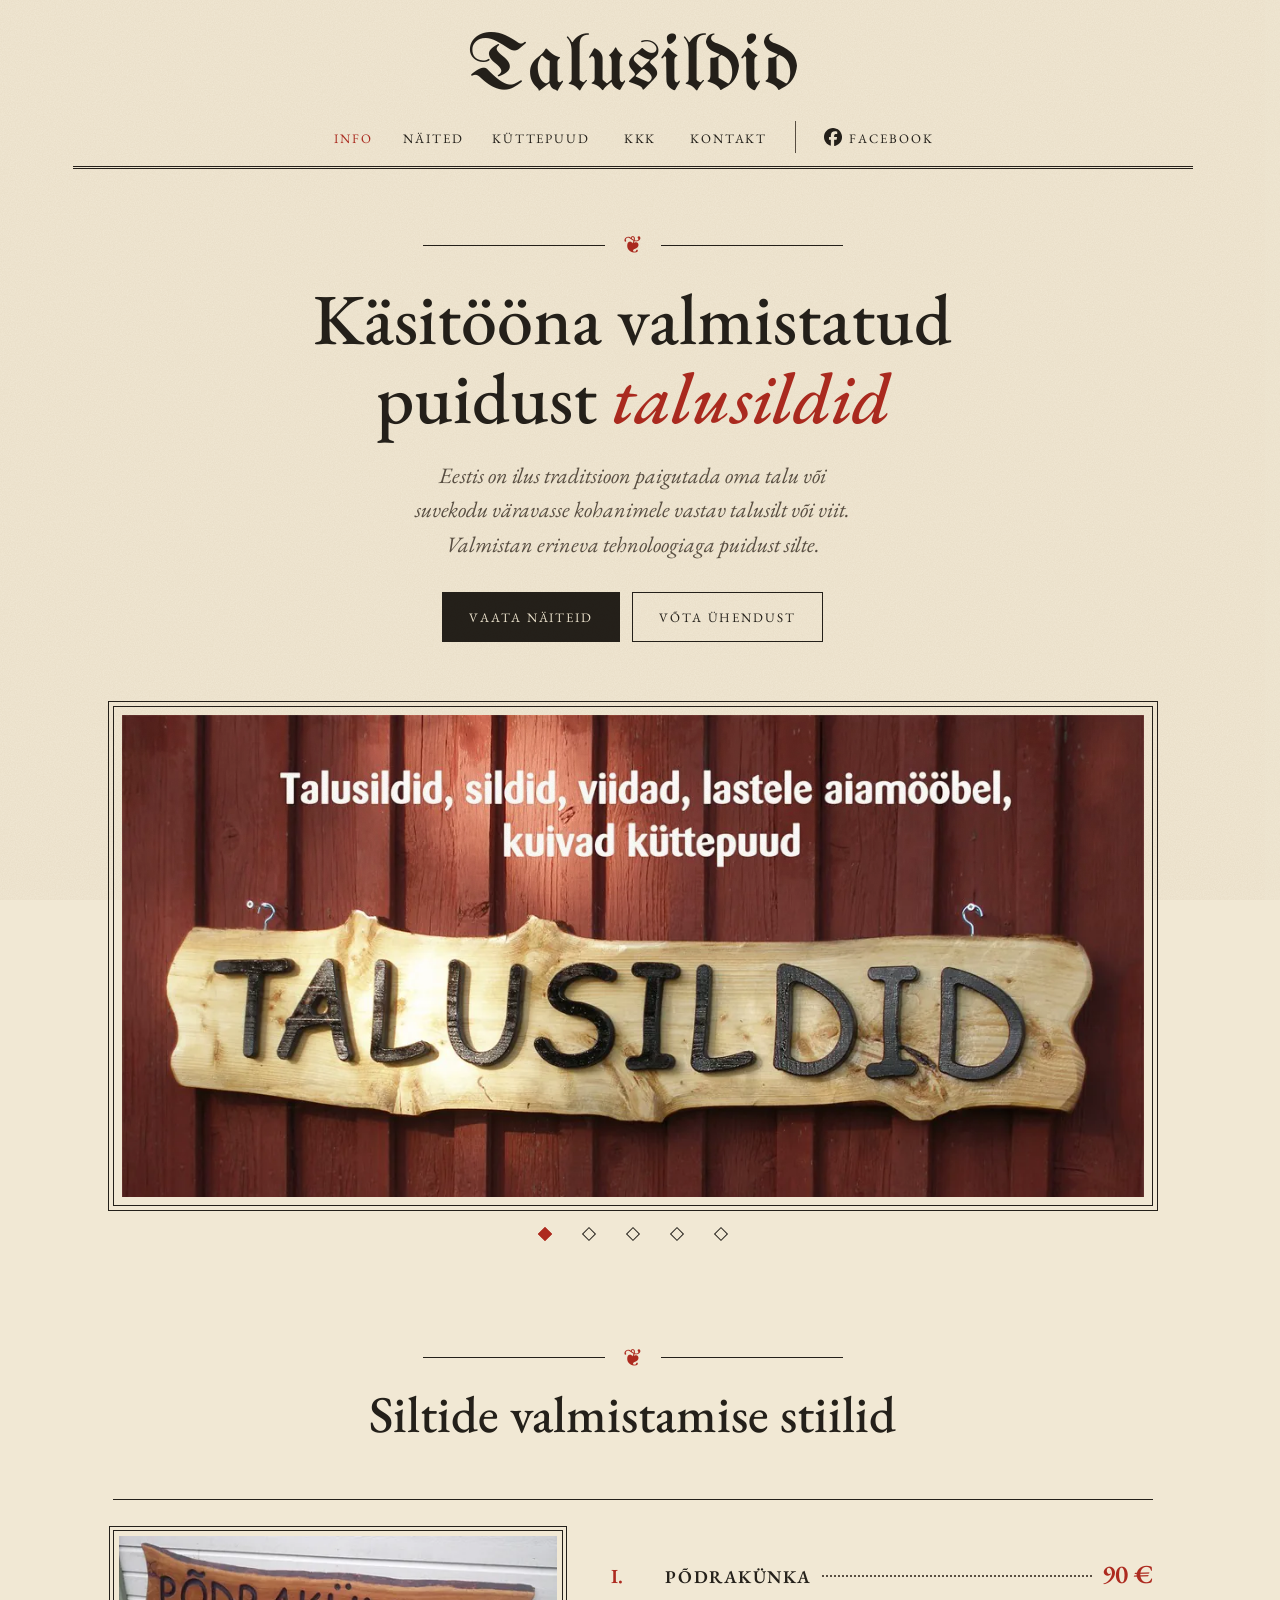
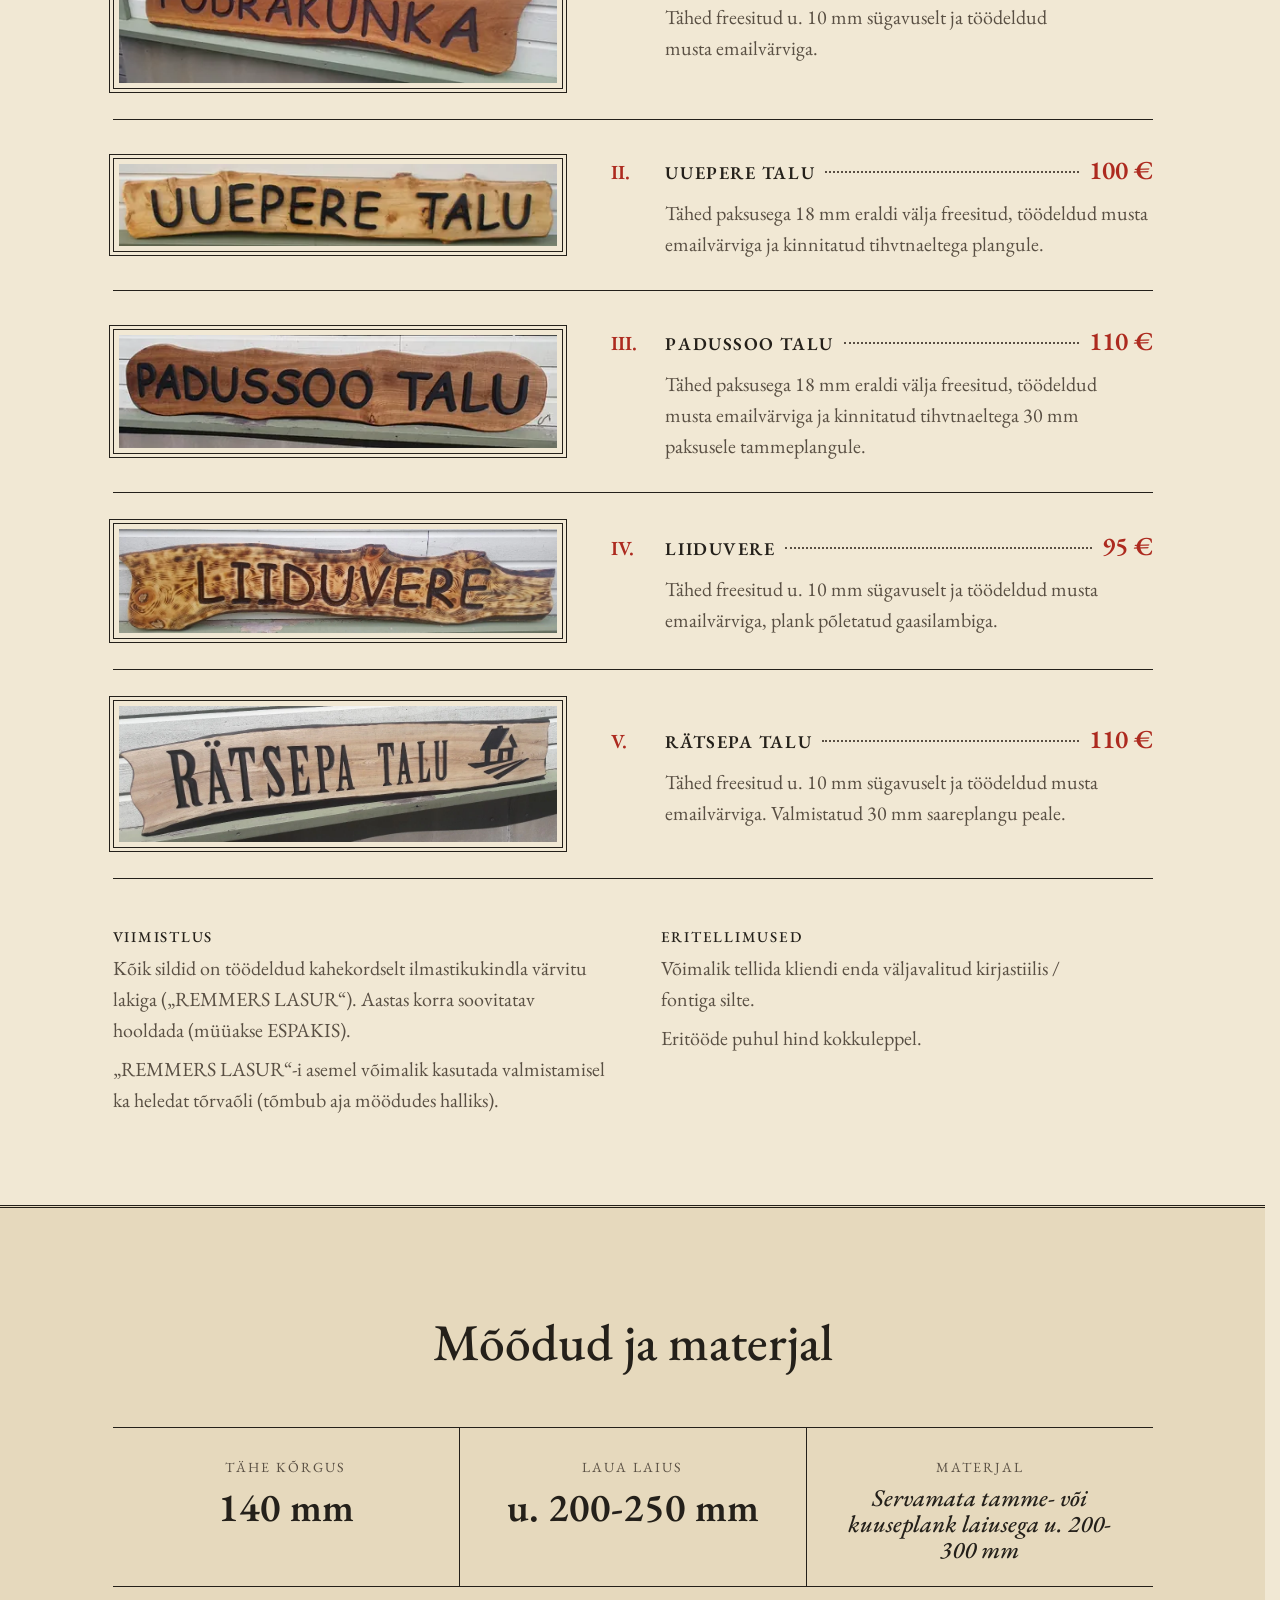
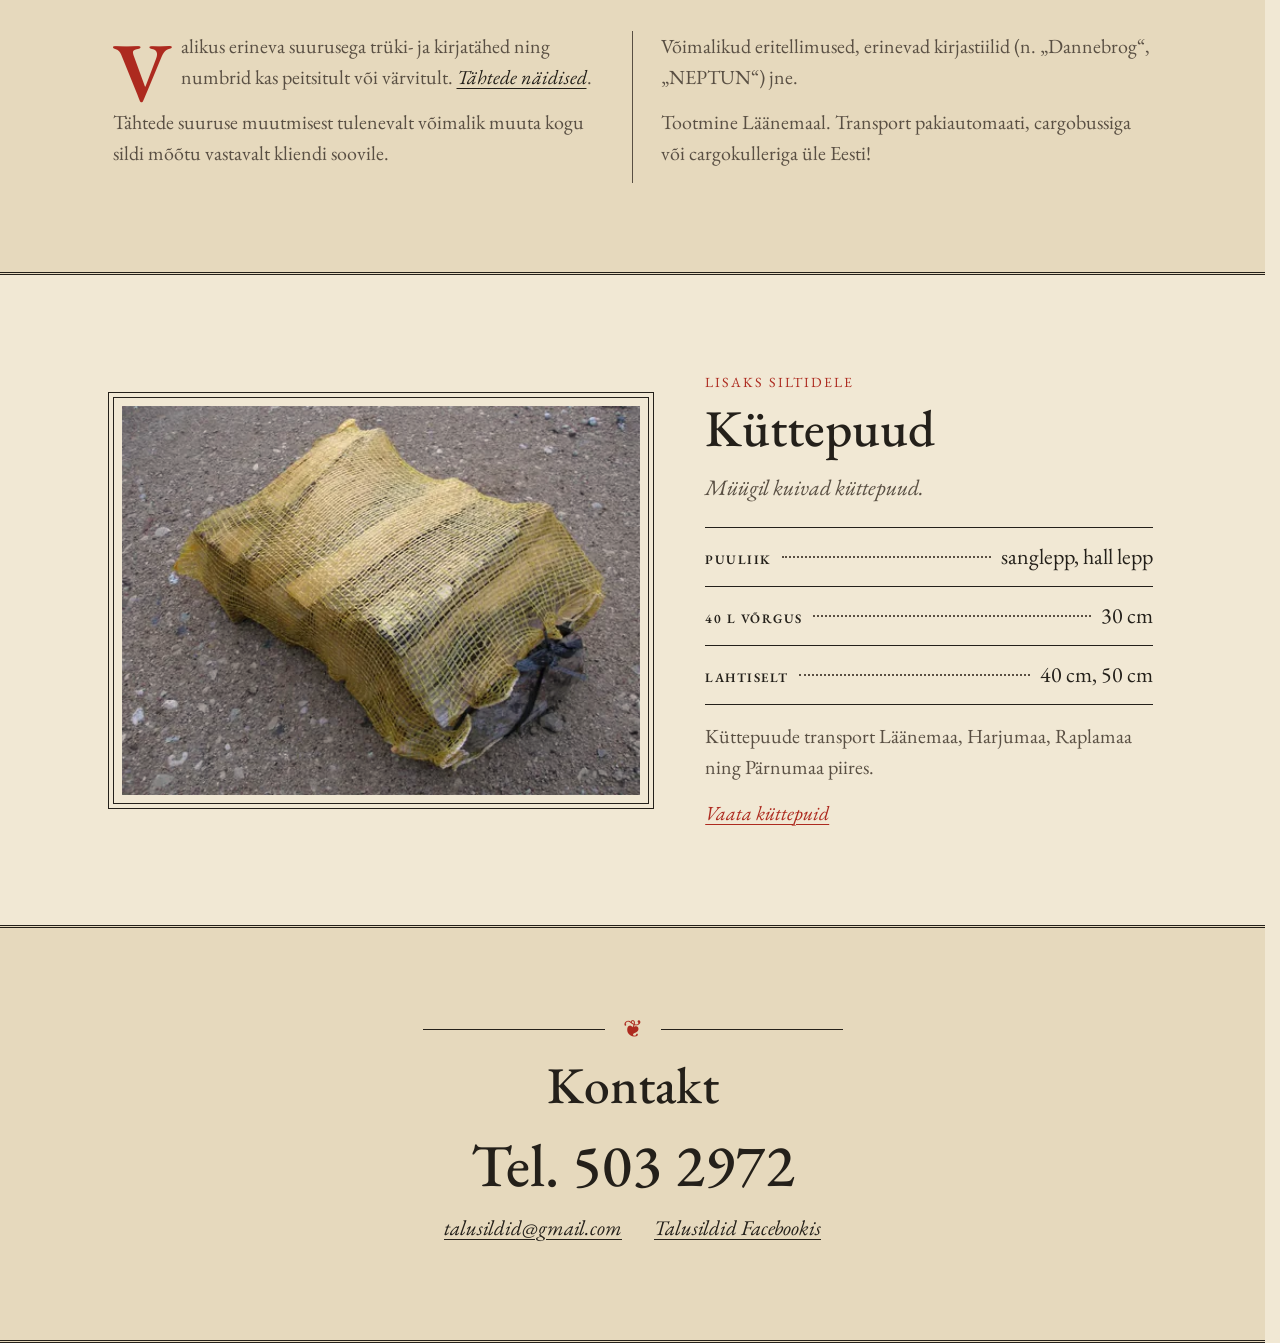
==== index.html @ 24dd22c2 "Apply the second audit fixes: carousel hold, menu divider, new hero - Carousel stops for good when a" ====
﻿<!DOCTYPE html>
<html lang="et">
	<head>
		<meta charset="UTF-8">
		<title>TALUSILDID :: Talusildid, sildid, viidad, kuivad küttepuud</title>
		<meta name="description" content="Käsitööna valmistatud puidust talusildid ja viidad freesitud tähtedega, hinnad 90–110 €. Eritellimused, tootmine Läänemaal, transport üle Eesti.">
		<meta name="keywords" content="puit,talusildid,viidad,puutöö,fassaadisildid,seinasildid,juhtmärgid,tänavasildid,hotellisildid,puhkemajasildid,talu,talud,saun,saunasildid,puu,lakitud,peitsitud,freesitud,värvitud,puustuudio,tehas,puutehas,käsitöö,hoonesildid,freesimine,peits,värv,õli,tõrvaõli,mänd,männilaud,suvekodu,talu,talud,küttepuud,logod">
		<meta name="viewport" content="width=device-width, initial-scale=1">
		<meta name="theme-color" content="#f1e8d4">
		<link rel="icon" href="favicon.ico" sizes="32x32">
		<link rel="icon" href="favicon.svg" type="image/svg+xml">
		<link rel="apple-touch-icon" href="apple-touch-icon.png">
		<link rel="preload" href="fonts/unifrakturmaguntia-latin.woff2" as="font" type="font/woff2" crossorigin>
		<link rel="preload" href="fonts/eb-garamond-latin.woff2" as="font" type="font/woff2" crossorigin>
		<link rel="preload" href="fonts/eb-garamond-italic-latin.woff2" as="font" type="font/woff2" crossorigin>
		<link rel="stylesheet" href="css/site.css">
	</head>
	<body>
		<a class="skip" href="#sisu">Liigu sisu juurde</a>

		<header class="masthead">
			<div class="wrap">
				<a class="wordmark" href="index.html" aria-label="Talusildid - avaleht">Talusildid</a>
				<nav class="nav" aria-label="Peamenüü">
					<ul>
						<li><a href="index.html" aria-current="page">Info</a></li>
						<li><a href="naited.html">Näited</a></li>
						<li><a href="kuttepuud.html">Küttepuud</a></li>
						<li><a href="kkk.html">KKK</a></li>
						<li><a href="kontakt.html">Kontakt</a></li>
						<li class="nav-aside"><a class="nav-fb" href="https://www.facebook.com/talusildid.net/"><svg viewBox="0 0 24 24" aria-hidden="true"><path fill="currentColor" d="M9.101 23.691v-7.98H6.627v-3.667h2.474v-1.58c0-4.085 1.848-5.978 5.858-5.978.401 0 .955.042 1.468.103a8.68 8.68 0 0 1 1.141.195v3.325a8.623 8.623 0 0 0-.653-.036 26.805 26.805 0 0 0-.733-.009c-.707 0-1.259.096-1.675.309a1.686 1.686 0 0 0-.679.622c-.258.42-.374.995-.374 1.752v1.297h3.919l-.386 2.103-.287 1.564h-3.246v8.245C19.396 23.238 24 18.179 24 12.044c0-6.627-5.373-12-12-12s-12 5.373-12 12c0 5.628 3.874 10.35 9.101 11.647Z"/></svg><span class="nav-fb-label">Facebook</span></a></li>
					</ul>
				</nav>
				<script>
				// Mark the Facebook item when it wraps onto a row of its own (see .nav-aside.is-alone in site.css).
				// Runs here, before the page paints; checks again whenever the menu changes size.
				(function () {
					var aside = document.querySelector('.nav-aside');
					if (!aside || !window.ResizeObserver) return;
					var prev = aside.previousElementSibling;
					function check() {
						aside.classList.remove('is-alone');
						if (aside.offsetTop > prev.offsetTop + 1) aside.classList.add('is-alone');
					}
					check();
					new ResizeObserver(check).observe(aside.parentNode);
					if (document.fonts) document.fonts.ready.then(check);
				})();
				</script>
			</div>
		</header>

		<main id="sisu">
			<section class="hero wrap">
				<div class="rise">
					<div class="orn" aria-hidden="true">❦</div>
					<h1>Käsitööna valmistatud puidust <em>talusildid</em></h1>
					<p>Eestis on ilus traditsioon paigutada oma talu või suvekodu väravasse kohanimele vastav talusilt või viit. Valmistan erineva tehnoloogiaga puidust silte.</p>
					<div class="hero-actions">
						<a class="btn btn-ink" href="naited.html">Vaata näiteid</a>
						<a class="btn btn-line" href="kontakt.html">Võta ühendust</a>
					</div>
				</div>
				<div class="carousel rise rise-2" aria-roledescription="karussell" aria-label="Valik töid">
					<div class="frame">
						<div class="slides">
							<img class="is-on" src="images/talusildid_welcome.webp" width="1158" height="751" srcset="images/t/talusildid_welcome-480.webp 480w, images/t/talusildid_welcome-960.webp 960w, images/talusildid_welcome.webp 1158w" sizes="(min-width: 1120px) 1022px, calc(100vw - 50px)" fetchpriority="high" alt="Talusildid silt punasel laudseinal">
							<img aria-hidden="true" data-src="images/naited/niine_3.webp" width="1500" height="766" data-srcset="images/naited/t/niine_3-480.webp 480w, images/naited/t/niine_3-960.webp 960w, images/naited/niine_3.webp 1500w" sizes="(min-width: 1120px) 1022px, calc(100vw - 50px)" decoding="async" alt="Servamata laudast talusilt Niine, gooti kirjas freesitud tähtedega">
							<img aria-hidden="true" data-src="images/naited/rosna.webp" width="2197" height="1183" data-srcset="images/naited/t/rosna-480.webp 480w, images/naited/t/rosna-960.webp 960w, images/naited/t/rosna-1400.webp 1400w, images/naited/rosna.webp 2197w" sizes="(min-width: 1120px) 1022px, calc(100vw - 50px)" decoding="async" alt="Rõsna Puhkekeskuse tammeplangust silt logoga">
							<img aria-hidden="true" data-src="images/naited/otsasilla.webp" width="1273" height="616" data-srcset="images/naited/t/otsasilla-480.webp 480w, images/naited/t/otsasilla-960.webp 960w, images/naited/otsasilla.webp 1273w" sizes="(min-width: 1120px) 1022px, calc(100vw - 50px)" decoding="async" alt="Otsasilla talu kahest plangust rippuv silt punasel seinal">
							<img aria-hidden="true" data-src="images/naited/neptun.webp" width="1146" height="560" data-srcset="images/naited/t/neptun-480.webp 480w, images/naited/t/neptun-960.webp 960w, images/naited/neptun.webp 1146w" sizes="(min-width: 1120px) 1022px, calc(100vw - 50px)" decoding="async" alt="Raamitud silt Neptun">
						</div>
					</div>
					<div class="dots" role="group" aria-label="Vali pilt">
						<button type="button" aria-label="Pilt 1" aria-current="true"></button>
						<button type="button" aria-label="Pilt 2"></button>
						<button type="button" aria-label="Pilt 3"></button>
						<button type="button" aria-label="Pilt 4"></button>
						<button type="button" aria-label="Pilt 5"></button>
					</div>
				</div>
			</section>

			<section class="section wrap flush-top" aria-labelledby="stiilid">
				<div class="section-head">
					<div class="orn" aria-hidden="true">❦</div>
					<h2 class="section-title" id="stiilid">Siltide valmistamise stiilid</h2>
				</div>
				<ol class="styles">
					<li class="style">
						<a class="frame" href="naited.html"><img src="images/naited/podrakunka.webp" width="1000" height="336" srcset="images/naited/t/podrakunka-480.webp 480w, images/naited/podrakunka.webp 1000w" sizes="(min-width: 1120px) 439px, (min-width: 761px) calc(40vw - 20px), calc(100vw - 44px)" loading="lazy" decoding="async" alt="„Põdrakünka“ stiilis talusilt – vaata kõiki näiteid"></a>
						<div>
							<div class="style-head"><h3>Põdrakünka</h3><span class="leader" aria-hidden="true"></span><span class="price">90 €</span></div>
							<p>Tähed freesitud u. 10 mm sügavuselt ja töödeldud musta emailvärviga.</p>
						</div>
					</li>
					<li class="style">
						<a class="frame" href="naited.html"><img src="images/naited/uuepere.webp" width="1000" height="188" srcset="images/naited/t/uuepere-480.webp 480w, images/naited/uuepere.webp 1000w" sizes="(min-width: 1120px) 439px, (min-width: 761px) calc(40vw - 20px), calc(100vw - 44px)" loading="lazy" decoding="async" alt="„Uuepere talu“ stiilis talusilt – vaata kõiki näiteid"></a>
						<div>
							<div class="style-head"><h3>Uuepere talu</h3><span class="leader" aria-hidden="true"></span><span class="price">100 €</span></div>
							<p>Tähed paksusega 18 mm eraldi välja freesitud, töödeldud musta emailvärviga ja kinnitatud tihvtnaeltega plangule.</p>
						</div>
					</li>
					<li class="style">
						<a class="frame" href="naited.html"><img src="images/naited/padussoo.webp" width="2088" height="535" srcset="images/naited/t/padussoo-480.webp 480w, images/naited/t/padussoo-960.webp 960w, images/naited/t/padussoo-1400.webp 1400w, images/naited/padussoo.webp 2088w" sizes="(min-width: 1120px) 439px, (min-width: 761px) calc(40vw - 20px), calc(100vw - 44px)" loading="lazy" decoding="async" alt="„Padussoo talu“ stiilis talusilt – vaata kõiki näiteid"></a>
						<div>
							<div class="style-head"><h3>Padussoo talu</h3><span class="leader" aria-hidden="true"></span><span class="price">110 €</span></div>
							<p>Tähed paksusega 18 mm eraldi välja freesitud, töödeldud musta emailvärviga ja kinnitatud tihvtnaeltega 30 mm paksusele tammeplangule.</p>
						</div>
					</li>
					<li class="style">
						<a class="frame" href="naited.html"><img src="images/Liiduvere-small.webp" width="1005" height="238" loading="lazy" decoding="async" alt="„Liiduvere“ stiilis talusilt – vaata kõiki näiteid"></a>
						<div>
							<div class="style-head"><h3>Liiduvere</h3><span class="leader" aria-hidden="true"></span><span class="price">95 €</span></div>
							<p>Tähed freesitud u. 10 mm sügavuselt ja töödeldud musta emailvärviga, plank põletatud gaasilambiga.</p>
						</div>
					</li>
					<li class="style">
						<a class="frame" href="naited.html"><img src="images/ratsepa_style.webp" width="1102" height="340" loading="lazy" decoding="async" alt="„Rätsepa talu“ stiilis talusilt – vaata kõiki näiteid"></a>
						<div>
							<div class="style-head"><h3>Rätsepa talu</h3><span class="leader" aria-hidden="true"></span><span class="price">110 €</span></div>
							<p>Tähed freesitud u. 10 mm sügavuselt ja töödeldud musta emailvärviga. Valmistatud 30 mm saareplangu peale.</p>
						</div>
					</li>
				</ol>
				<div class="notes">
					<div>
						<h3>Viimistlus</h3>
						<p>Kõik sildid on töödeldud kahekordselt ilmastikukindla värvitu lakiga („REMMERS LASUR“). Aastas korra soovitatav hooldada (müüakse ESPAKIS).</p>
						<p>„REMMERS LASUR“-i asemel võimalik kasutada valmistamisel ka heledat tõrvaõli (tõmbub aja möödudes halliks).</p>
					</div>
					<div>
						<h3>Eritellimused</h3>
						<p>Võimalik tellida kliendi enda väljavalitud kirjastiilis / fontiga silte.</p>
						<p>Eritööde puhul hind kokkuleppel.</p>
					</div>
				</div>
			</section>

			<section class="section band" aria-labelledby="moodud">
				<div class="wrap">
					<div class="section-head">
						<h2 class="section-title" id="moodud">Mõõdud ja materjal</h2>
					</div>
					<dl class="facts">
						<div><dt>Tähe kõrgus</dt><dd>140 mm</dd></div>
						<div><dt>Laua laius</dt><dd>u. 200-250 mm</dd></div>
						<div><dt>Materjal</dt><dd class="facts-text">Servamata tamme- või kuuseplank laiusega u. 200-300 mm</dd></div>
					</dl>
					<div class="details">
						<p>Valikus erineva suurusega trüki- ja kirjatähed ning numbrid kas peitsitult või värvitult. <a href="tahed.html">Tähtede näidised</a>.</p>
						<p>Tähtede suuruse muutmisest tulenevalt võimalik muuta kogu sildi mõõtu vastavalt kliendi soovile.</p>
						<p>Võimalikud eritellimused, erinevad kirjastiilid (n. „Dannebrog“, „NEPTUN“) jne.</p>
						<p>Tootmine Läänemaal. Transport pakiautomaati, cargobussiga või cargokulleriga üle Eesti!</p>
					</div>
				</div>
			</section>

			<section class="section wrap" id="kuttepuud" aria-labelledby="kuttepuud-pealkiri">
				<div class="firewood">
					<a class="frame" href="kuttepuud.html"><img src="images/naited/kuttepuud2.webp" width="1014" height="760" srcset="images/naited/t/kuttepuud2-480.webp 480w, images/naited/kuttepuud2.webp 1014w" sizes="(min-width: 1120px) 519px, (min-width: 761px) calc(50vw - 40px), calc(100vw - 50px)" loading="lazy" decoding="async" alt="Kuivad küttepuud võrkudes"></a>
					<div>
						<p class="kicker">Lisaks siltidele</p>
						<h2 class="section-title" id="kuttepuud-pealkiri">Küttepuud</h2>
						<p class="firewood-lead">Müügil kuivad küttepuud.</p>
						<dl class="ledger ledger-sm">
							<div><dt>Puuliik</dt><dd>sanglepp, hall lepp</dd></div>
							<div><dt>40 L võrgus</dt><dd>30 cm</dd></div>
							<div><dt>Lahtiselt</dt><dd>40 cm, 50 cm</dd></div>
						</dl>
						<p class="firewood-note">Küttepuude transport Läänemaa, Harjumaa, Raplamaa ning Pärnumaa piires.</p>
						<a class="tile-link" href="kuttepuud.html">Vaata küttepuid</a>
					</div>
				</div>
			</section>

			<section class="section band contact" id="kontakt" aria-labelledby="kontakt-pealkiri">
				<div class="wrap">
					<div class="orn" aria-hidden="true">❦</div>
					<h2 class="section-title" id="kontakt-pealkiri">Kontakt</h2>
					<a class="contact-phone" href="tel:+3725032972">Tel. 503 2972</a>
					<ul class="contact-list">
						<li><a href="mailto:talusildid@gmail.com">talusildid@gmail.com</a></li>
						<li><a href="https://www.facebook.com/talusildid.net/">Talusildid Facebookis</a></li>
					</ul>
				</div>
			</section>
		</main>

		<script>
		// Hero carousel: crossfade every 5 s; pauses on hover/focus and stays put for reduced motion.
		// Pressing a dot or the picture stops it for good, so a phone user can hold a slide too.
		// Only the first slide loads with the page; the rest wait in data-src so they don't hold it up.
		// A slide that fails to load drops out with its dot, so a broken picture never fades in.
		// Slides that aren't showing are hidden from screen readers, so only the visible one is read.
		(function () {
			var root = document.querySelector('.carousel');
			if (!root) return;
			var slides = root.querySelectorAll('.slides img');
			var dots = root.querySelectorAll('.dots button');
			var dotRow = root.querySelector('.dots');
			var i = 0, timer = null, hovered = false, focused = false, held = false;
			var still = window.matchMedia('(prefers-reduced-motion: reduce)').matches;
			function fetchSlide(img) {
				if (!img.dataset.src) return;
				if (img.dataset.srcset) img.srcset = img.dataset.srcset;
				img.src = img.dataset.src;
				img.removeAttribute('data-src');
			}
			function fetchAll() { slides.forEach(fetchSlide); }
			function usable(n) { return !slides[n].classList.contains('is-broken'); }
			function drop(n) {
				slides[n].classList.add('is-broken');
				dots[n].hidden = true;
				var left = 0;
				slides.forEach(function (s, k) { if (usable(k)) left++; });
				if (left < 2) { dotRow.hidden = true; stop(); }
				if (n === i) show(i + 1);
			}
			function show(n) {
				// Skip past dropped slides; if none is left, stay where we are
				for (var tries = 0; tries < slides.length && !usable((n + slides.length) % slides.length); tries++) n++;
				n = (n + slides.length) % slides.length;
				if (!usable(n)) return;
				slides[i].classList.remove('is-on'); slides[i].setAttribute('aria-hidden', 'true'); dots[i].removeAttribute('aria-current');
				i = n;
				fetchSlide(slides[i]);
				slides[i].classList.add('is-on'); slides[i].removeAttribute('aria-hidden'); dots[i].setAttribute('aria-current', 'true');
			}
			function play() {
				if (still || held || timer || hovered || focused || document.hidden || dotRow.hidden) return;
				timer = setInterval(function () { show(i + 1); }, 5000);
			}
			function stop() { clearInterval(timer); timer = null; }
			function hold() { held = true; stop(); }
			slides.forEach(function (s, n) {
				s.addEventListener('error', function () { drop(n); });
				if (s.complete && s.getAttribute('src') && !s.naturalWidth) drop(n);   // failed before this ran
			});
			if (document.readyState === 'complete') fetchAll(); else window.addEventListener('load', fetchAll);
			dots.forEach(function (d, n) { d.addEventListener('click', function () { hold(); show(n); }); });
			root.querySelector('.slides').addEventListener('click', hold);
			root.addEventListener('mouseenter', function () { hovered = true; stop(); });
			root.addEventListener('mouseleave', function () { hovered = false; play(); });
			root.addEventListener('focusin', function () { focused = true; stop(); });
			root.addEventListener('focusout', function (e) { focused = root.contains(e.relatedTarget); play(); });
			document.addEventListener('visibilitychange', function () { document.hidden ? stop() : play(); });
			play();
		})();
		</script>
	</body>
</html>
---- css/site.css ----
/* Talusildid: heritage almanac look.
   An old farm calendar / letterpress print: paper grain, ink, one stamp red.
   Fraktur only for the wordmark (the shop routes Fraktur signs too), EB Garamond for the rest.
   Shape rule: everything square; photos sit in a thin double frame.
   Used by every page; the masthead and contact band markup is copied into each one. */

/* Self-hosted fonts (from Google Fonts, OFL). The latin files are preloaded in each page's <head>
   so they are ready before first paint; latin-ext (š, ž…) only loads if a page uses it. */
@font-face { font-family: "EB Garamond"; font-style: normal; font-weight: 400 800; font-display: swap; src: url("../fonts/eb-garamond-latin.woff2") format("woff2"); unicode-range: U+0000-00FF, U+0131, U+0152-0153, U+02BB-02BC, U+02C6, U+02DA, U+02DC, U+0304, U+0308, U+0329, U+2000-206F, U+20AC, U+2122, U+2191, U+2193, U+2212, U+2215, U+FEFF, U+FFFD; }
@font-face { font-family: "EB Garamond"; font-style: normal; font-weight: 400 800; font-display: swap; src: url("../fonts/eb-garamond-latin-ext.woff2") format("woff2"); unicode-range: U+0100-02BA, U+02BD-02C5, U+02C7-02CC, U+02CE-02D7, U+02DD-02FF, U+0304, U+0308, U+0329, U+1D00-1DBF, U+1E00-1E9F, U+1EF2-1EFF, U+2020, U+20A0-20AB, U+20AD-20C4, U+2113, U+2C60-2C7F, U+A720-A7FF; }
@font-face { font-family: "EB Garamond"; font-style: italic; font-weight: 400 600; font-display: swap; src: url("../fonts/eb-garamond-italic-latin.woff2") format("woff2"); unicode-range: U+0000-00FF, U+0131, U+0152-0153, U+02BB-02BC, U+02C6, U+02DA, U+02DC, U+0304, U+0308, U+0329, U+2000-206F, U+20AC, U+2122, U+2191, U+2193, U+2212, U+2215, U+FEFF, U+FFFD; }
@font-face { font-family: "EB Garamond"; font-style: italic; font-weight: 400 600; font-display: swap; src: url("../fonts/eb-garamond-italic-latin-ext.woff2") format("woff2"); unicode-range: U+0100-02BA, U+02BD-02C5, U+02C7-02CC, U+02CE-02D7, U+02DD-02FF, U+0304, U+0308, U+0329, U+1D00-1DBF, U+1E00-1E9F, U+1EF2-1EFF, U+2020, U+20A0-20AB, U+20AD-20C4, U+2113, U+2C60-2C7F, U+A720-A7FF; }
@font-face { font-family: "UnifrakturMaguntia"; font-style: normal; font-weight: 400; font-display: swap; src: url("../fonts/unifrakturmaguntia-latin.woff2") format("woff2"); }

/* Georgia tuned to the real fonts' width and line metrics (measured in the browser), so text keeps
   its wrapping and position if the fallback ever paints before the font arrives. */
@font-face { font-family: "EB Garamond Fallback"; font-style: normal; src: local("Georgia"); size-adjust: 85.75%; ascent-override: 117.8%; descent-override: 35%; line-gap-override: 0%; }
@font-face { font-family: "EB Garamond Fallback"; font-style: italic; src: local("Georgia Italic"); size-adjust: 83.76%; ascent-override: 120.6%; descent-override: 35.8%; line-gap-override: 0%; }
@font-face { font-family: "UnifrakturMaguntia Fallback"; src: local("Georgia"); size-adjust: 93.1%; ascent-override: 83.8%; descent-override: 26.9%; line-gap-override: 0%; }

/* Page changes crossfade instead of cutting (Chrome, Edge, Safari; others just cut) */
@view-transition { navigation: auto; }
::view-transition-group(root) { animation-duration: 0.2s; }
@media (prefers-reduced-motion: reduce) {
	@view-transition { navigation: none; }
}

:root {
	--paper: #f1e8d4;
	--paper-2: #e6d9bd;
	--ink: #24201a;
	--ink-soft: #594f43;
	--red: #ad2a1f;
	--red-on-dark: #e0766b;          /* the stamp red lifted for the dark lightbox */
	--shade: rgb(28 24 19 / 0.94);   /* lightbox backdrop, a shade under the ink */
	--wrap: 1120px;
	--gutter: clamp(16px, 4vw, 40px);
	--ease-out: cubic-bezier(0.16, 1, 0.3, 1);
	color-scheme: light;
}

*, *::before, *::after { box-sizing: border-box; }

/* Always reserve the scrollbar's space, so short pages (Küttepuud) don't shift sideways against long ones */
html { scrollbar-gutter: stable; }

body {
	margin: 0;
	background: var(--paper);
	color: var(--ink);
	font-family: "EB Garamond", "EB Garamond Fallback", Georgia, serif;
	font-size: 1.25rem;
	line-height: 1.55;
}

/* Paper grain on a fixed, non-scrolling layer */
body::before {
	content: "";
	position: fixed; inset: 0; z-index: 100; pointer-events: none;
	opacity: 0.22; mix-blend-mode: multiply;
	background-image: url("data:image/svg+xml,%3Csvg xmlns='http://www.w3.org/2000/svg' width='220' height='220'%3E%3Cfilter id='n'%3E%3CfeTurbulence type='fractalNoise' baseFrequency='0.85' numOctaves='3' stitchTiles='stitch'/%3E%3CfeColorMatrix values='0 0 0 0 0.45 0 0 0 0 0.35 0 0 0 0 0.2 0 0 0 0.55 0'/%3E%3C/filter%3E%3Crect width='100%25' height='100%25' filter='url(%23n)'/%3E%3C/svg%3E");
}

img { display: block; max-width: 100%; height: auto; }
a { color: inherit; text-decoration-thickness: 1px; text-underline-offset: 4px; }
a:focus-visible { outline: 2px solid var(--red); outline-offset: 3px; }
h1, h2, h3 { margin: 0; font-weight: 500; line-height: 1.1; text-wrap: balance; }
p { margin: 0; text-wrap: pretty; }

.wrap { max-width: var(--wrap); margin-inline: auto; padding-inline: var(--gutter); }
.sc { font-variant-caps: all-small-caps; letter-spacing: 0.08em; }
/* Visually hidden, still read by screen readers */
.vh { position: absolute; width: 1px; height: 1px; overflow: hidden; clip-path: inset(50%); white-space: nowrap; }

.skip { position: absolute; left: var(--gutter); top: -100px; padding: 8px 14px; background: var(--ink); color: var(--paper); z-index: 110; }
.skip:focus { top: 12px; }

/* Masthead */
.masthead { text-align: center; padding-top: 28px; }
.masthead .wrap { border-bottom: 3px double var(--ink); padding-bottom: 7px; }
/* The 18vw cap only bites with a large phone text setting, where the one-word mark would run off the screen */
.wordmark { display: inline-block; font-family: "UnifrakturMaguntia", "UnifrakturMaguntia Fallback", serif; font-size: min(clamp(3rem, 2rem + 4vw, 5rem), 18vw); line-height: 1; text-decoration: none; }
/* Each link is a 44 px tap target around its small-caps word; the margins are trimmed by the extra
   height, so the menu sits where the bare words did (on phones the second row moves down a little) */
.nav ul { display: flex; flex-wrap: wrap; justify-content: center; gap: 0 28px; margin: 7px 0 0; padding: 0; list-style: none; font-size: 1.1875rem; }
.nav a { display: inline-flex; align-items: center; justify-content: center; gap: 7px; min-width: 44px; min-height: 44px; text-decoration: none; font-variant-caps: all-small-caps; letter-spacing: 0.1em; }
.nav a:hover { text-decoration: underline; }
.nav a[aria-current="page"] { color: var(--red); }
.nav-fb svg { width: 0.95em; height: 0.95em; flex: none; }
/* Facebook leaves the site, so it sits apart behind a hairline; icon only on phones to keep the rows short.
   When it wraps onto a row of its own the hairline has nothing to divide: the script after the menu marks it
   .is-alone, and it takes the whole row with the link centred (the full row also stops it hopping back up). */
.nav-aside { display: flex; align-items: center; gap: 28px; }
.nav-aside::before { content: ""; height: 1.7em; border-left: 1px solid var(--ink-soft); }
.nav-aside.is-alone { flex-basis: 100%; justify-content: center; }
.nav-aside.is-alone::before { content: none; }
@media (max-width: 480px) {
	.nav ul { column-gap: 14px; }
	.nav-fb-label { position: absolute; width: 1px; height: 1px; overflow: hidden; clip-path: inset(50%); white-space: nowrap; }
	/* The bare icon sits centred in its 44 px tap target; take that padding off both sides of the hairline
	   gap so the icon stands as far from the hairline as the word before it does */
	.nav-aside { --pad: max(0px, (44px - 0.95em) / 2); column-gap: calc(14px - var(--pad)); }
	.nav-aside:not(.is-alone) .nav-fb { margin-inline-end: calc(-1 * var(--pad)); }
}

/* Ornamental rule: two hairlines and a fleuron */
.orn { display: flex; align-items: center; gap: 18px; margin: 0 auto; max-width: 420px; color: var(--red); font-size: 1.5rem; line-height: 1; }
.orn::before, .orn::after { content: ""; flex: 1; border-top: 1px solid var(--ink); }

/* Buttons */
.btn {
	display: inline-flex; align-items: center; justify-content: center;
	min-height: 50px; padding: 10px 26px;
	border: 1.5px solid var(--ink);
	font: inherit; font-size: 1.1875rem; line-height: 1.2; white-space: nowrap; text-decoration: none;
	font-variant-caps: all-small-caps; letter-spacing: 0.1em;
	transition: background-color 150ms ease-out, color 150ms ease-out, transform 100ms ease-out;
}
.btn:active { transform: translateY(1px); }
.btn-ink { background: var(--ink); color: var(--paper); }
.btn-ink:hover { background: var(--red); border-color: var(--red); }
.btn-line:hover { background: var(--paper-2); }

/* Hero */
.hero { text-align: center; padding-block: clamp(36px, 5vw, 64px) clamp(56px, 7vw, 96px); }
/* Like the wordmark, the vw caps only bite with a large phone text setting, where a long word would run off the screen */
.hero h1 { font-size: min(clamp(2.5rem, 1.4rem + 4vw, 4.5rem), 13vw); max-width: 16em; margin: 22px auto 0; }
.hero h1 em { color: var(--red); }
.hero p { max-width: 40ch; margin: 22px auto 0; font-size: 1.375rem; color: var(--ink-soft); font-style: italic; }
.hero-actions { display: flex; flex-wrap: wrap; justify-content: center; gap: 12px; margin-top: 30px; }
.frame { display: block; margin: 0; padding: 8px; border: 1px solid var(--ink); outline: 1px solid var(--ink); outline-offset: 4px; background: var(--paper); }
/* Hero carousel: stacked slides crossfade in one frame; the welcome photo keeps its top caption */
.carousel { margin-top: clamp(40px, 5vw, 64px); }
.slides { display: grid; }
.slides img { grid-area: 1 / 1; width: 100%; aspect-ratio: 900 / 425; object-fit: cover; opacity: 0; transition: opacity 900ms ease-in-out; }
.slides img:first-child { object-position: top; }
.slides img.is-on { opacity: 1; }
/* Small diamonds on 44 px buttons, so a thumb can hit them; the margin is trimmed to match */
.dots { display: flex; justify-content: center; margin-top: 6px; }
.dots button { width: 44px; height: 44px; padding: 0; border: 0; background: none; cursor: pointer; }
.dots button::before { content: ""; display: block; width: 10px; height: 10px; margin: auto; border: 1px solid var(--ink); transform: rotate(45deg); transition: background-color 200ms ease-out; }
.dots button[aria-current="true"]::before { background: var(--red); border-color: var(--red); }
.dots button:hover::before { background: var(--ink); }
.dots button:focus-visible { outline: 2px solid var(--red); outline-offset: 0; }
/* A slide that failed to load keeps the frame's size but never shows its broken-image box; with fewer
   than two slides left, or no script to work them, the dots go too */
.slides img.is-broken { visibility: hidden; }
.dots[hidden] { display: none; }
@media (scripting: none) { .dots { display: none; } }

@media (prefers-reduced-motion: no-preference) {
	.rise { animation: rise 800ms var(--ease-out) both; }
	.rise-2 { animation-delay: 140ms; }
	@keyframes rise { from { opacity: 0; transform: translateY(10px); } }
}

.section { padding-block: clamp(56px, 7vw, 104px); }
.section-head { text-align: center; margin-bottom: clamp(36px, 5vw, 56px); }
.section-title { font-size: clamp(2rem, 1.3rem + 2.4vw, 3.25rem); margin-top: 16px; }

/* Styles as almanac entries with a dotted leader to the price */
.styles { margin: 0; padding: 0; list-style: none; counter-reset: stiil; }
.style { display: grid; grid-template-columns: 5fr 6fr; gap: 20px 48px; align-items: center; padding-block: 30px; border-top: 1px solid var(--ink); counter-increment: stiil; }
.style:last-child { border-bottom: 1px solid var(--ink); }
.style .frame { padding: 5px; outline-offset: 3px; }
/* Wraps (price under the name) only when a large text setting leaves no room on one line */
.style > * { min-width: 0; }
.style-head { display: flex; flex-wrap: wrap; align-items: baseline; gap: 0 10px; margin-bottom: 8px; }
.style-head::before { content: counter(stiil, upper-roman) "."; color: var(--red); font-weight: 600; min-width: 2.2em; }
.style h3 { font-size: 1.625rem; font-weight: 600; font-variant-caps: all-small-caps; letter-spacing: 0.06em; }
.leader { flex: 1; border-bottom: 2px dotted var(--ink-soft); transform: translateY(-6px); min-width: 24px; }
.price { flex: none; font-size: 1.625rem; font-weight: 600; color: var(--red); font-variant-numeric: oldstyle-nums; }
.style p { color: var(--ink-soft); padding-left: calc(2.2em + 10px); }
@media (max-width: 760px) {
	.style { grid-template-columns: 1fr; }
	.style p { padding-left: 0; }
}

.notes { display: grid; grid-template-columns: 1fr 1fr; column-gap: 56px; row-gap: 28px; margin-top: 44px; }
.notes :is(h2, h3) { font-size: 1.375rem; font-variant-caps: all-small-caps; letter-spacing: 0.08em; margin-bottom: 6px; }
.notes p { color: var(--ink-soft); }
.notes p + p { margin-top: 8px; }
@media (max-width: 760px) { .notes { grid-template-columns: 1fr; } }

/* Sizes: a ruled table and two newspaper columns with a drop cap */
.band { background: var(--paper-2); border-block: 3px double var(--ink); }
.facts { display: grid; grid-template-columns: repeat(3, 1fr); margin: 0 0 44px; border-block: 1px solid var(--ink); }
.facts div { padding: 22px 24px; text-align: center; }
.facts div + div { border-left: 1px solid var(--ink); }
.facts dt { font-variant-caps: all-small-caps; letter-spacing: 0.1em; color: var(--ink-soft); }
.facts dd { margin: 4px 0 0; font-size: clamp(1.75rem, 1.2rem + 1.8vw, 2.5rem); font-weight: 600; line-height: 1.1; }
.facts dd.facts-text { font-size: clamp(1.25rem, 1.1rem + 0.6vw, 1.5rem); font-style: italic; font-weight: 500; }
.details { columns: 2; column-gap: 56px; column-rule: 1px solid var(--ink-soft); color: var(--ink-soft); hyphens: auto; }
.details p { margin-bottom: 14px; }
.details p:first-child::first-letter { float: left; font-size: 4.2em; line-height: 0.82; padding: 6px 10px 0 0; color: var(--red); font-weight: 600; }
.details a { color: var(--ink); font-style: italic; }
@media (max-width: 760px) {
	.facts { grid-template-columns: 1fr; }
	.facts div + div { border-left: 0; border-top: 1px solid var(--ink); }
	.details { columns: 1; }
}

/* Firewood: one framed photo beside a short ledger, under a "besides signs" kicker */
.firewood { display: grid; grid-template-columns: 6fr 5fr; gap: 36px 56px; align-items: center; }
.firewood .frame { overflow: hidden; }
.firewood img { width: 100%; aspect-ratio: 4 / 3; object-fit: cover; filter: sepia(0.15); transition: filter 400ms ease-out; }
.kicker { color: var(--red); font-variant-caps: all-small-caps; letter-spacing: 0.1em; }
.firewood .section-title { margin-top: 4px; }
.firewood-lead { margin-top: 14px; font-size: 1.375rem; font-style: italic; color: var(--ink-soft); }
.firewood .ledger { margin-top: 22px; }
.firewood-note { margin-top: 16px; color: var(--ink-soft); }
/* Standalone links get a 44 px tall tap target; the margins are trimmed so the text sits where it did */
.tile-link { display: inline-flex; align-items: center; min-height: 44px; margin-top: 8px; color: var(--red); font-style: italic; }
.tile-link:hover { text-decoration: underline; }
@media (hover: hover) { .firewood:has(a:hover) img { filter: none; } }
@media (max-width: 760px) { .firewood { grid-template-columns: 1fr; } }

/* Contact */
.contact { text-align: center; }
.contact-phone { display: inline-block; margin-top: 18px; font-size: clamp(2.5rem, 1.6rem + 3vw, 3.75rem); font-weight: 500; line-height: 1.1; text-decoration: none; font-variant-numeric: lining-nums; }
.contact-phone:hover { color: var(--red); }
.contact-list { display: flex; flex-wrap: wrap; justify-content: center; gap: 0 32px; margin: 8px 0 0; padding: 0; list-style: none; font-size: 1.3125rem; font-style: italic; overflow-wrap: anywhere; }
.contact-list a { display: inline-flex; align-items: center; min-height: 44px; }

/* Kontakt page: a ruled ledger with dotted leaders, like the style entries */
.ledger { max-width: 760px; margin: 0 auto; border-top: 1px solid var(--ink); }
.ledger div { display: flex; align-items: baseline; gap: 10px; padding-block: 24px; border-bottom: 1px solid var(--ink); }
.ledger dt { flex: 1; display: flex; align-items: baseline; gap: 10px; font-size: 1.375rem; font-weight: 600; font-variant-caps: all-small-caps; letter-spacing: 0.08em; }
.ledger dt::after { content: ""; flex: 1; min-width: 24px; border-bottom: 2px dotted var(--ink-soft); transform: translateY(-6px); }
.ledger dd { margin: 0; font-size: clamp(1.5rem, 1.2rem + 1.2vw, 2.125rem); font-variant-numeric: lining-nums; }
.ledger a { display: inline-block; padding-block: 7px; margin-block: -7px; text-decoration: none; }
.ledger a:hover { color: var(--red); text-decoration: underline; }
.ledger .ledger-big { font-size: clamp(2rem, 1.4rem + 2.4vw, 3rem); font-weight: 500; }
@media (max-width: 600px) {
	.ledger div { flex-direction: column; gap: 2px; }
	.ledger dt::after { content: none; }
	.ledger dd { overflow-wrap: anywhere; }
}
.ledger + .notes { max-width: 760px; margin-inline: auto; }
/* Compact ledger for short spec lists (front-page firewood) */
.ledger-sm div { padding-block: 12px; }
.ledger-sm dt { font-size: 1.1875rem; }
.ledger-sm dd { font-size: 1.375rem; }
/* Values are short, so the leader row holds even on phones */
@media (max-width: 600px) {
	.ledger-sm div { flex-direction: row; gap: 10px; }
	.ledger-sm dt::after { content: ""; }
}

@media (prefers-reduced-motion: reduce) { *, *::before, *::after { transition: none !important; } }

/* Windows high contrast: the system drops fills and the grain, so the current dot gets the system
   highlight and the grain layer steps aside */
@media (forced-colors: active) {
	body::before { display: none; }
	.dots button::before { border-color: CanvasText; }
	.dots button[aria-current="true"]::before { background: Highlight; border-color: Highlight; forced-color-adjust: none; }
}

/* Print: the page on paper, without the grain, the carousel controls or the jump links */
@media print {
	body { font-size: 12pt; background: none; }
	body::before, .skip, .dots, .nav-aside, .to-top, .lightbox { display: none; }
	.rise { animation: none; }
	.band { background: none; }
	.section { padding-block: 24pt; }
	.style, .plate, .facts, .notes > div, .faq details { break-inside: avoid; }
	/* KKK answers print even when their question is closed (Chrome, Edge, Safari) */
	.faq details::details-content { content-visibility: visible; }
	.faq summary::after { content: none; }
	/* Contact lines print as what they are */
	.contact-list a[href^="http"]::after { content: "\a0(" attr(href) ")"; font-size: 0.85em; }
}

.flush-top { padding-top: 0; }

/* Inner pages: a centred title block, then the work */
.page-head { text-align: center; padding-block: clamp(36px, 5vw, 64px) clamp(36px, 5vw, 56px); }
.page-head h1 { font-size: min(clamp(2.5rem, 1.5rem + 3.4vw, 4rem), 13vw); margin-top: 22px; }
.page-head p { max-width: 44ch; margin: 18px auto 0; font-size: 1.375rem; font-style: italic; color: var(--ink-soft); }
.wrap-narrow { max-width: 1000px; }

/* Gallery: one column on phones. On wider screens wide signs take the whole row
   and the rest pair up in equal mounts (contain, so no sign loses letters).
   Plates fill in markup order (no dense packing), so the Tab key meets them as the eye does;
   a lone paired plate between two wide ones leaves a gap beside it. */
.gallery { display: grid; gap: 36px; align-items: start; }
.plate { margin: 0; }
.plate .frame { padding: 5px; outline-offset: 3px; }
.plate img { width: 100%; }
.plate figcaption, .photo-note { margin-top: 14px; text-align: center; font-style: italic; color: var(--ink-soft); }
@media (min-width: 761px) {
	.gallery { grid-template-columns: 1fr 1fr; gap: 48px 40px; }
	.plate-wide { grid-column: 1 / -1; }
	.plate:not(.plate-wide) img { aspect-ratio: 16 / 9; object-fit: contain; }
}
/* Näited: each sign links to its full picture (a bigger file can go in the href later);
   the script on that page opens it in the lightbox below instead of leaving the page. */
.zoom { display: block; cursor: zoom-in; }
html.lb-open { overflow: hidden; }
.lightbox {
	position: fixed; inset: 0; width: 100%; height: 100%; max-width: none; max-height: none;
	margin: 0; padding: 0; border: 0; background: transparent; color: var(--paper);
	overflow: hidden; cursor: zoom-out;
}
.lightbox[open] { display: flex; flex-direction: column; align-items: center; justify-content: center; gap: 14px; }
.lightbox::backdrop { background: transparent; }
.lb-shade { position: absolute; inset: 0; background: var(--shade); }
.lb-frame { position: relative; padding: 8px; outline-offset: 4px; }
.lb-frame img { width: 100%; height: 100%; }
.lb-caption, .lb-nav { position: relative; }
.lb-caption { max-width: 60ch; padding-inline: 16px; text-align: center; font-style: italic; color: var(--paper-2); }
.lb-caption:empty { display: none; }
.lb-nav { display: flex; align-items: center; gap: 6px; font-variant-caps: all-small-caps; letter-spacing: 0.1em; font-variant-numeric: lining-nums; color: var(--paper-2); }
.lb-count { min-width: 5.5em; text-align: center; }
.lightbox button {
	display: grid; place-items: center; width: 44px; height: 44px; padding: 0;
	border: 0; background: none; color: var(--paper); font: inherit; font-size: 2rem; line-height: 1; cursor: pointer;
	transition: color 150ms ease-out;
}
.lightbox button:hover { color: var(--red-on-dark); }
.lightbox button:focus-visible { outline: 2px solid var(--paper); outline-offset: -2px; }
.lb-close { position: absolute; top: 8px; right: 8px; }
.lb-nav button { font-size: 2.5rem; padding-bottom: 6px; }

.to-top { margin-top: 56px; text-align: center; font-style: italic; }
.to-top a { color: var(--red); }

@media (min-width: 761px) {
	.gallery-photos .plate:not(.plate-wide) img { aspect-ratio: 4 / 3; object-fit: cover; }
	/* An odd photo out sits centred on the last row */
	.gallery-photos .plate:last-child:nth-child(odd) { grid-column: 1 / -1; justify-self: center; width: calc(50% - 20px); }
	/* Sample sheets: pair up but keep the whole photo */
	.gallery-uncropped .plate img { aspect-ratio: auto; }
}

/* KKK page: ruled question rows that open in place, Estonian first, English below */
.lang-switch { font-size: 1.1875rem; }
.page-head .lang-switch { margin-top: 14px; font-style: normal; }
.section-head .lang-switch { margin-top: 12px; }
.lang-switch a { color: var(--red); font-style: italic; }
.faq-group { max-width: 760px; margin-inline: auto; }
.faq-group + .faq-group { margin-top: clamp(40px, 5vw, 56px); }
.faq-title { margin-bottom: 10px; font-size: 1.375rem; font-weight: 600; font-variant-caps: all-small-caps; letter-spacing: 0.08em; color: var(--red); }
.faq details { border-bottom: 1px solid var(--ink); }
.faq-title + details { border-top: 1px solid var(--ink); }
.faq summary { display: flex; align-items: baseline; gap: 16px; padding-block: 16px; cursor: pointer; list-style: none; font-size: 1.375rem; line-height: 1.3; }
.faq summary::-webkit-details-marker { display: none; }
.faq summary::after { content: "+"; flex: none; margin-left: auto; color: var(--red); font-size: 1.625rem; line-height: 1; transition: transform 200ms var(--ease-out); }
.faq details[open] summary::after { transform: rotate(45deg); }
.faq summary:hover { color: var(--red); }
.faq summary:focus-visible { outline: 2px solid var(--red); outline-offset: 3px; }
.faq details p { max-width: 62ch; padding-bottom: 20px; color: var(--ink-soft); }
.faq details a { color: var(--ink); }
.faq-en { border-top: 3px double var(--ink); }
.contact-note { margin-top: 14px; font-style: italic; color: var(--ink-soft); }
.contact-note span { display: block; }
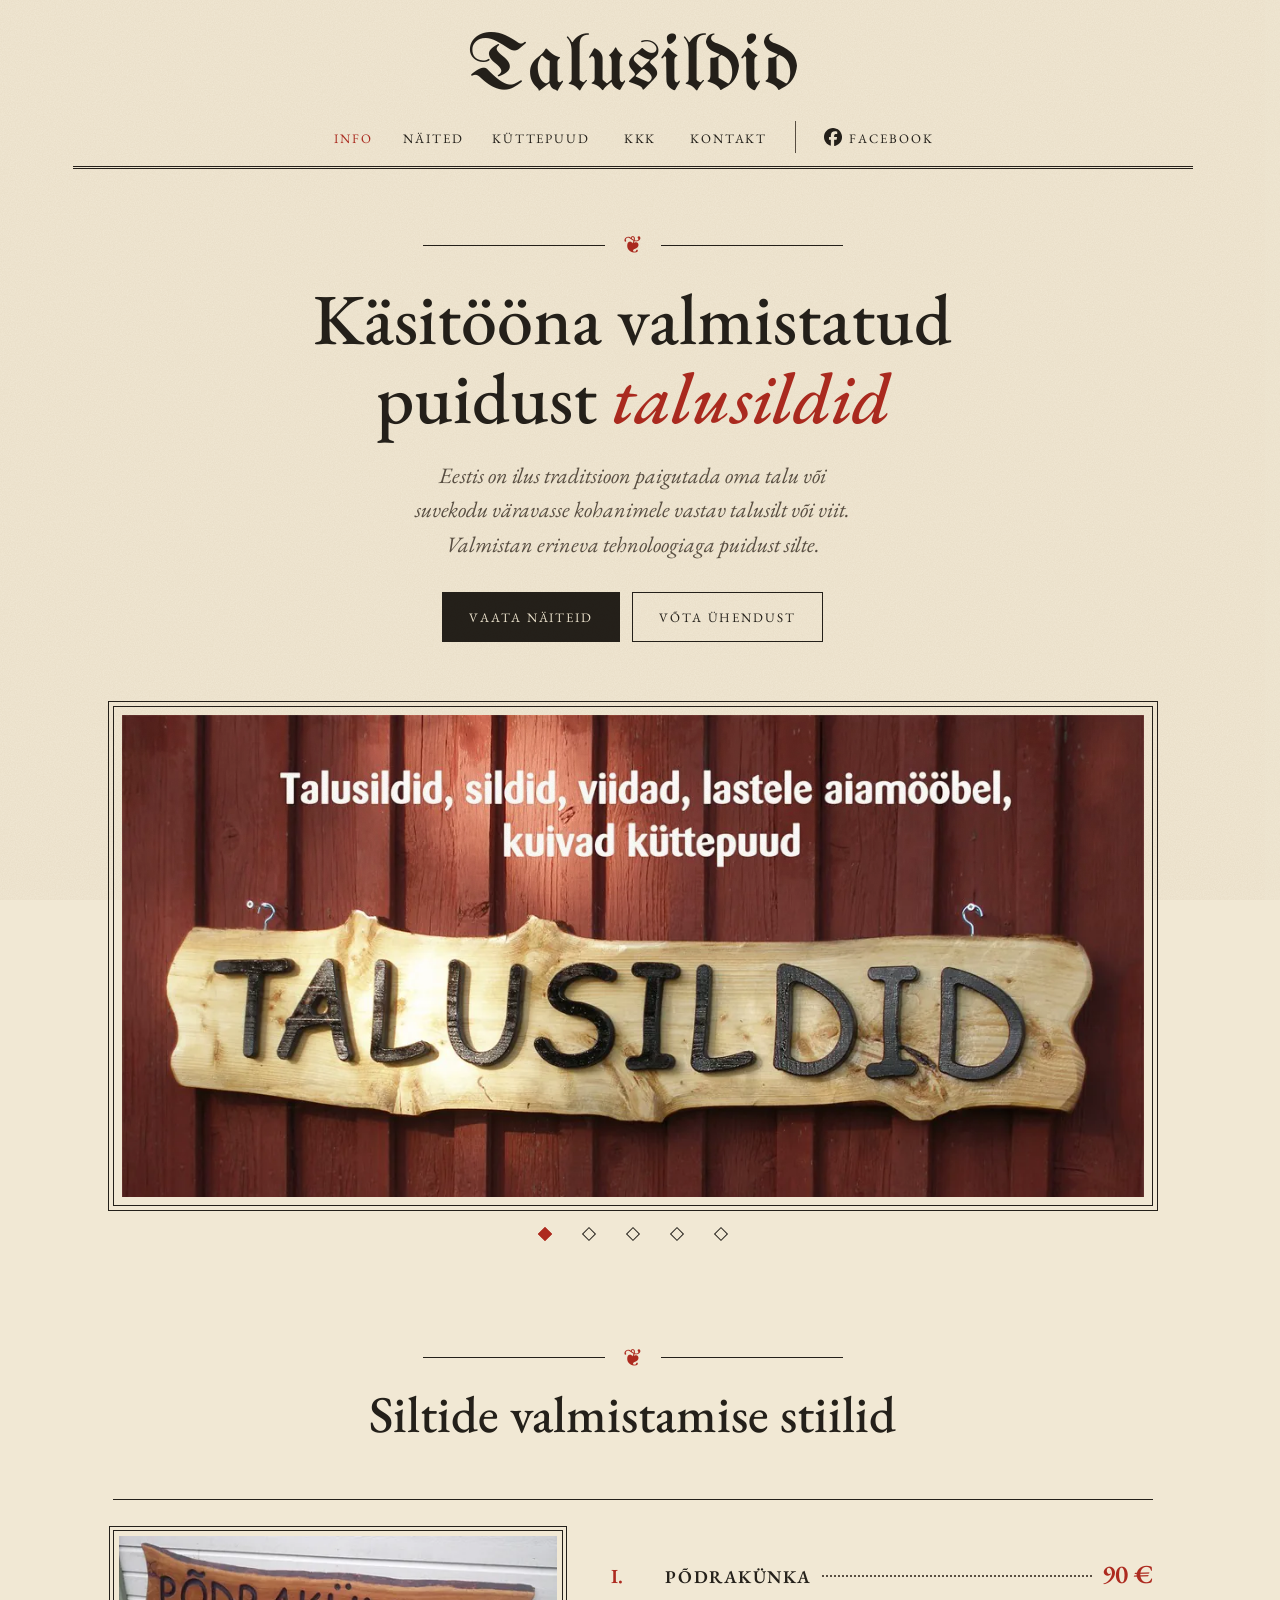
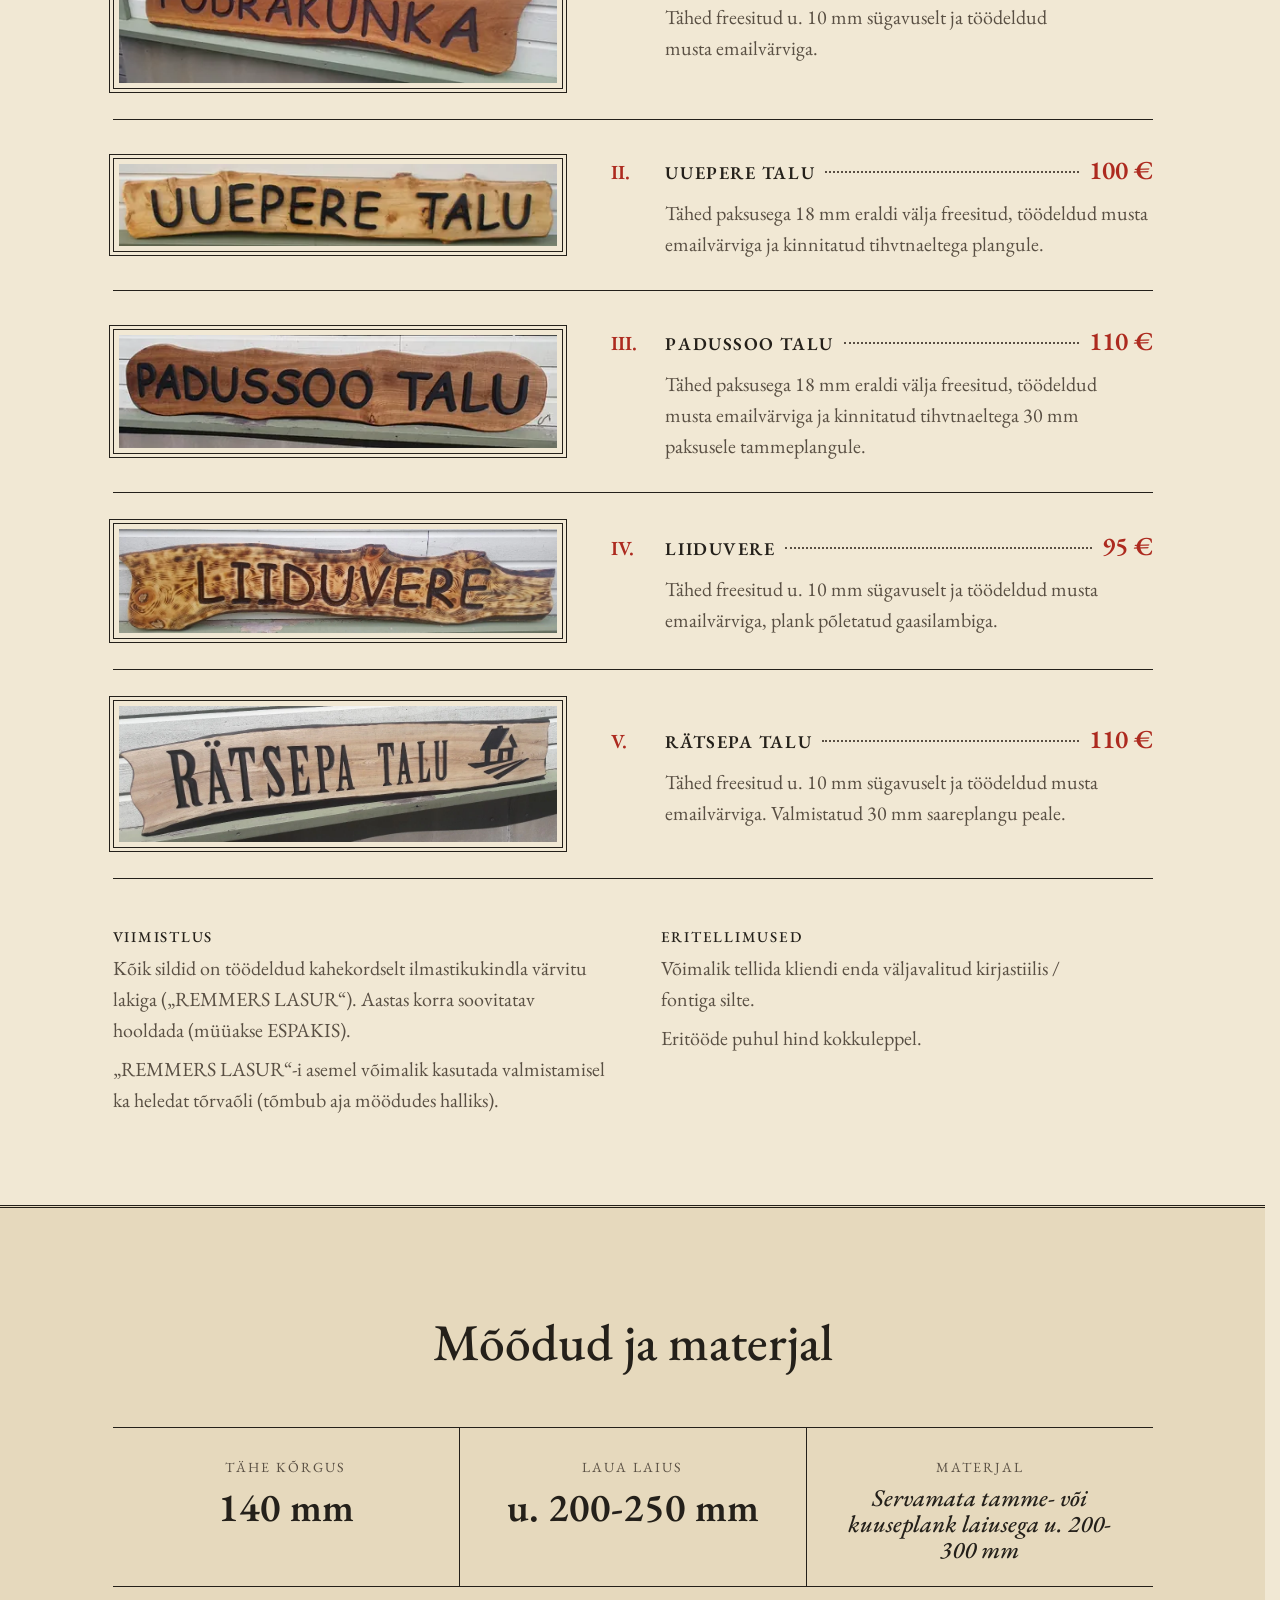
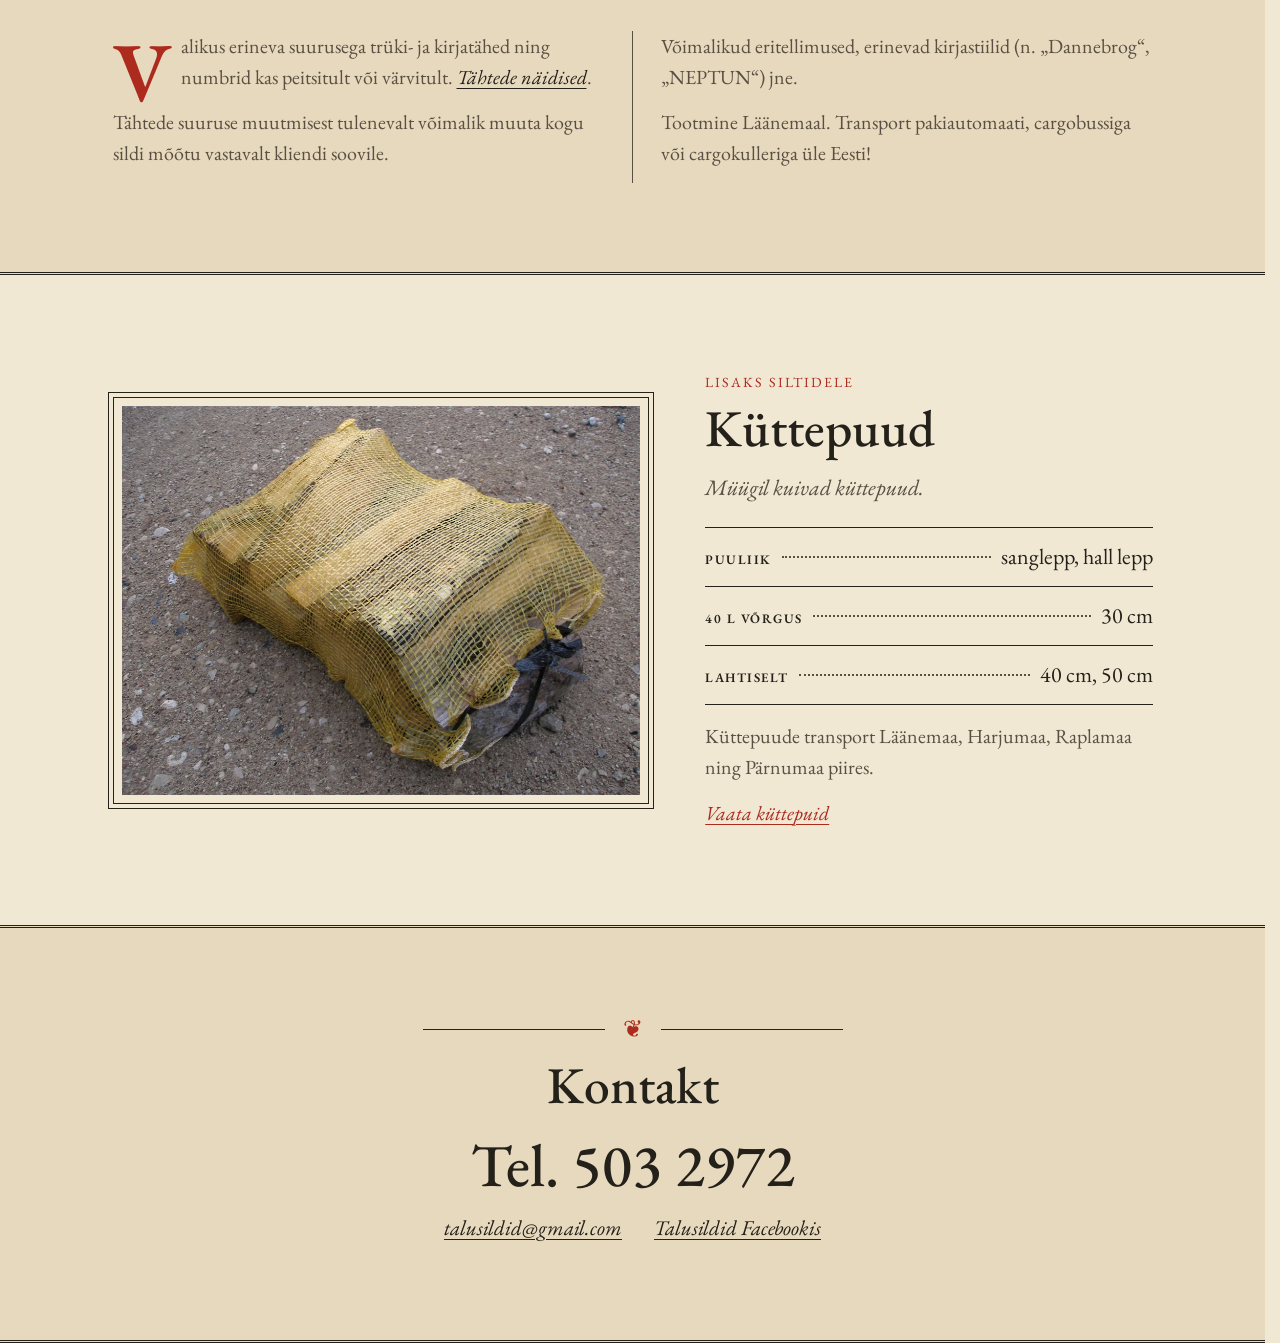
==== commit b295eb72: "Add SEO and AI-search basics: canonicals, share tags, business data Give every page a canonical link" ====
--- a/index.html
+++ b/index.html
@@ -2,8 +2,20 @@
 <html lang="et">
 	<head>
 		<meta charset="UTF-8">
-		<title>TALUSILDID :: Talusildid, sildid, viidad, kuivad küttepuud</title>
+		<title>Talusildid – käsitööna valmistatud puidust talusildid ja viidad</title>
 		<meta name="description" content="Käsitööna valmistatud puidust talusildid ja viidad freesitud tähtedega, hinnad 90–110 €. Eritellimused, tootmine Läänemaal, transport üle Eesti.">
+		<link rel="canonical" href="https://talusildid.net/">
+		<meta property="og:type" content="website">
+		<meta property="og:site_name" content="Talusildid">
+		<meta property="og:locale" content="et_EE">
+		<meta property="og:title" content="Talusildid – käsitööna valmistatud puidust talusildid ja viidad">
+		<meta property="og:description" content="Käsitööna valmistatud puidust talusildid ja viidad freesitud tähtedega, hinnad 90–110 €. Eritellimused, tootmine Läänemaal, transport üle Eesti.">
+		<meta property="og:url" content="https://talusildid.net/">
+		<meta property="og:image" content="https://talusildid.net/images/og-talusildid.jpg">
+		<meta property="og:image:width" content="1200">
+		<meta property="og:image:height" content="630">
+		<meta property="og:image:alt" content="Servamata laudast talusilt Niine, gooti kirjas freesitud tähtedega">
+		<meta name="twitter:card" content="summary_large_image">
 		<meta name="keywords" content="puit,talusildid,viidad,puutöö,fassaadisildid,seinasildid,juhtmärgid,tänavasildid,hotellisildid,puhkemajasildid,talu,talud,saun,saunasildid,puu,lakitud,peitsitud,freesitud,värvitud,puustuudio,tehas,puutehas,käsitöö,hoonesildid,freesimine,peits,värv,õli,tõrvaõli,mänd,männilaud,suvekodu,talu,talud,küttepuud,logod">
 		<meta name="viewport" content="width=device-width, initial-scale=1">
 		<meta name="theme-color" content="#f1e8d4">
@@ -14,6 +26,120 @@
 		<link rel="preload" href="fonts/eb-garamond-latin.woff2" as="font" type="font/woff2" crossorigin>
 		<link rel="preload" href="fonts/eb-garamond-italic-latin.woff2" as="font" type="font/woff2" crossorigin>
 		<link rel="stylesheet" href="css/site.css">
+
+		<!-- Business and price structured data for search engines and AI search. Prices and facts must match the page. -->
+		<script type="application/ld+json">
+		{
+		  "@context": "https://schema.org",
+		  "@graph": [
+		    {
+		      "@type": "WebSite",
+		      "@id": "https://talusildid.net/#website",
+		      "url": "https://talusildid.net/",
+		      "name": "Talusildid",
+		      "inLanguage": "et",
+		      "publisher": { "@id": "https://talusildid.net/#business" }
+		    },
+		    {
+		      "@type": "LocalBusiness",
+		      "@id": "https://talusildid.net/#business",
+		      "name": "Talusildid",
+		      "url": "https://talusildid.net/",
+		      "description": "Käsitööna valmistatud puidust talusildid, viidad, saunasildid ja logoga sildid ning kuivad küttepuud. Tootmine Läänemaal, transport üle Eesti.",
+		      "logo": "https://talusildid.net/apple-touch-icon.png",
+		      "image": "https://talusildid.net/images/og-talusildid.jpg",
+		      "telephone": "+372 503 2972",
+		      "email": "talusildid@gmail.com",
+		      "address": {
+		        "@type": "PostalAddress",
+		        "addressRegion": "Läänemaa",
+		        "addressCountry": "EE"
+		      },
+		      "areaServed": { "@type": "Country", "name": "Eesti" },
+		      "priceRange": "90–110 €",
+		      "sameAs": [ "https://www.facebook.com/talusildid.net/" ],
+		      "hasOfferCatalog": {
+		        "@type": "OfferCatalog",
+		        "name": "Talusildid ja küttepuud",
+		        "itemListElement": [
+		          {
+		            "@type": "Product",
+		            "name": "Talusilt „Põdrakünka“ stiilis",
+		            "description": "Tähed freesitud u. 10 mm sügavuselt ja töödeldud musta emailvärviga.",
+		            "image": "https://talusildid.net/images/naited/podrakunka.webp",
+		            "offers": {
+		              "@type": "Offer",
+		              "price": "90",
+		              "priceCurrency": "EUR",
+		              "availability": "https://schema.org/MadeToOrder"
+		            }
+		          },
+		          {
+		            "@type": "Product",
+		            "name": "Talusilt „Liiduvere“ stiilis",
+		            "description": "Tähed freesitud u. 10 mm sügavuselt ja töödeldud musta emailvärviga, plank põletatud gaasilambiga.",
+		            "image": "https://talusildid.net/images/Liiduvere-small.webp",
+		            "offers": {
+		              "@type": "Offer",
+		              "price": "95",
+		              "priceCurrency": "EUR",
+		              "availability": "https://schema.org/MadeToOrder"
+		            }
+		          },
+		          {
+		            "@type": "Product",
+		            "name": "Talusilt „Uuepere talu“ stiilis",
+		            "description": "Tähed paksusega 18 mm eraldi välja freesitud, töödeldud musta emailvärviga ja kinnitatud tihvtnaeltega plangule.",
+		            "image": "https://talusildid.net/images/naited/uuepere.webp",
+		            "offers": {
+		              "@type": "Offer",
+		              "price": "100",
+		              "priceCurrency": "EUR",
+		              "availability": "https://schema.org/MadeToOrder"
+		            }
+		          },
+		          {
+		            "@type": "Product",
+		            "name": "Talusilt „Padussoo talu“ stiilis",
+		            "description": "Tähed paksusega 18 mm eraldi välja freesitud, töödeldud musta emailvärviga ja kinnitatud tihvtnaeltega 30 mm paksusele tammeplangule.",
+		            "image": "https://talusildid.net/images/naited/padussoo.webp",
+		            "offers": {
+		              "@type": "Offer",
+		              "price": "110",
+		              "priceCurrency": "EUR",
+		              "availability": "https://schema.org/MadeToOrder"
+		            }
+		          },
+		          {
+		            "@type": "Product",
+		            "name": "Talusilt „Rätsepa talu“ stiilis",
+		            "description": "Tähed freesitud u. 10 mm sügavuselt ja töödeldud musta emailvärviga. Valmistatud 30 mm saareplangu peale.",
+		            "image": "https://talusildid.net/images/ratsepa_style.webp",
+		            "offers": {
+		              "@type": "Offer",
+		              "price": "110",
+		              "priceCurrency": "EUR",
+		              "availability": "https://schema.org/MadeToOrder"
+		            }
+		          },
+		          {
+		            "@type": "Offer",
+		            "name": "Kuivad küttepuud",
+		            "description": "Sanglepp ja hall lepp, 40 L võrgus (30 cm) või lahtiselt (40 cm, 50 cm).",
+		            "url": "https://talusildid.net/kuttepuud.html",
+		            "areaServed": [
+		              { "@type": "AdministrativeArea", "name": "Läänemaa" },
+		              { "@type": "AdministrativeArea", "name": "Harjumaa" },
+		              { "@type": "AdministrativeArea", "name": "Raplamaa" },
+		              { "@type": "AdministrativeArea", "name": "Pärnumaa" }
+		            ]
+		          }
+		        ]
+		      }
+		    }
+		  ]
+		}
+		</script>
 	</head>
 	<body>
 		<a class="skip" href="#sisu">Liigu sisu juurde</a>
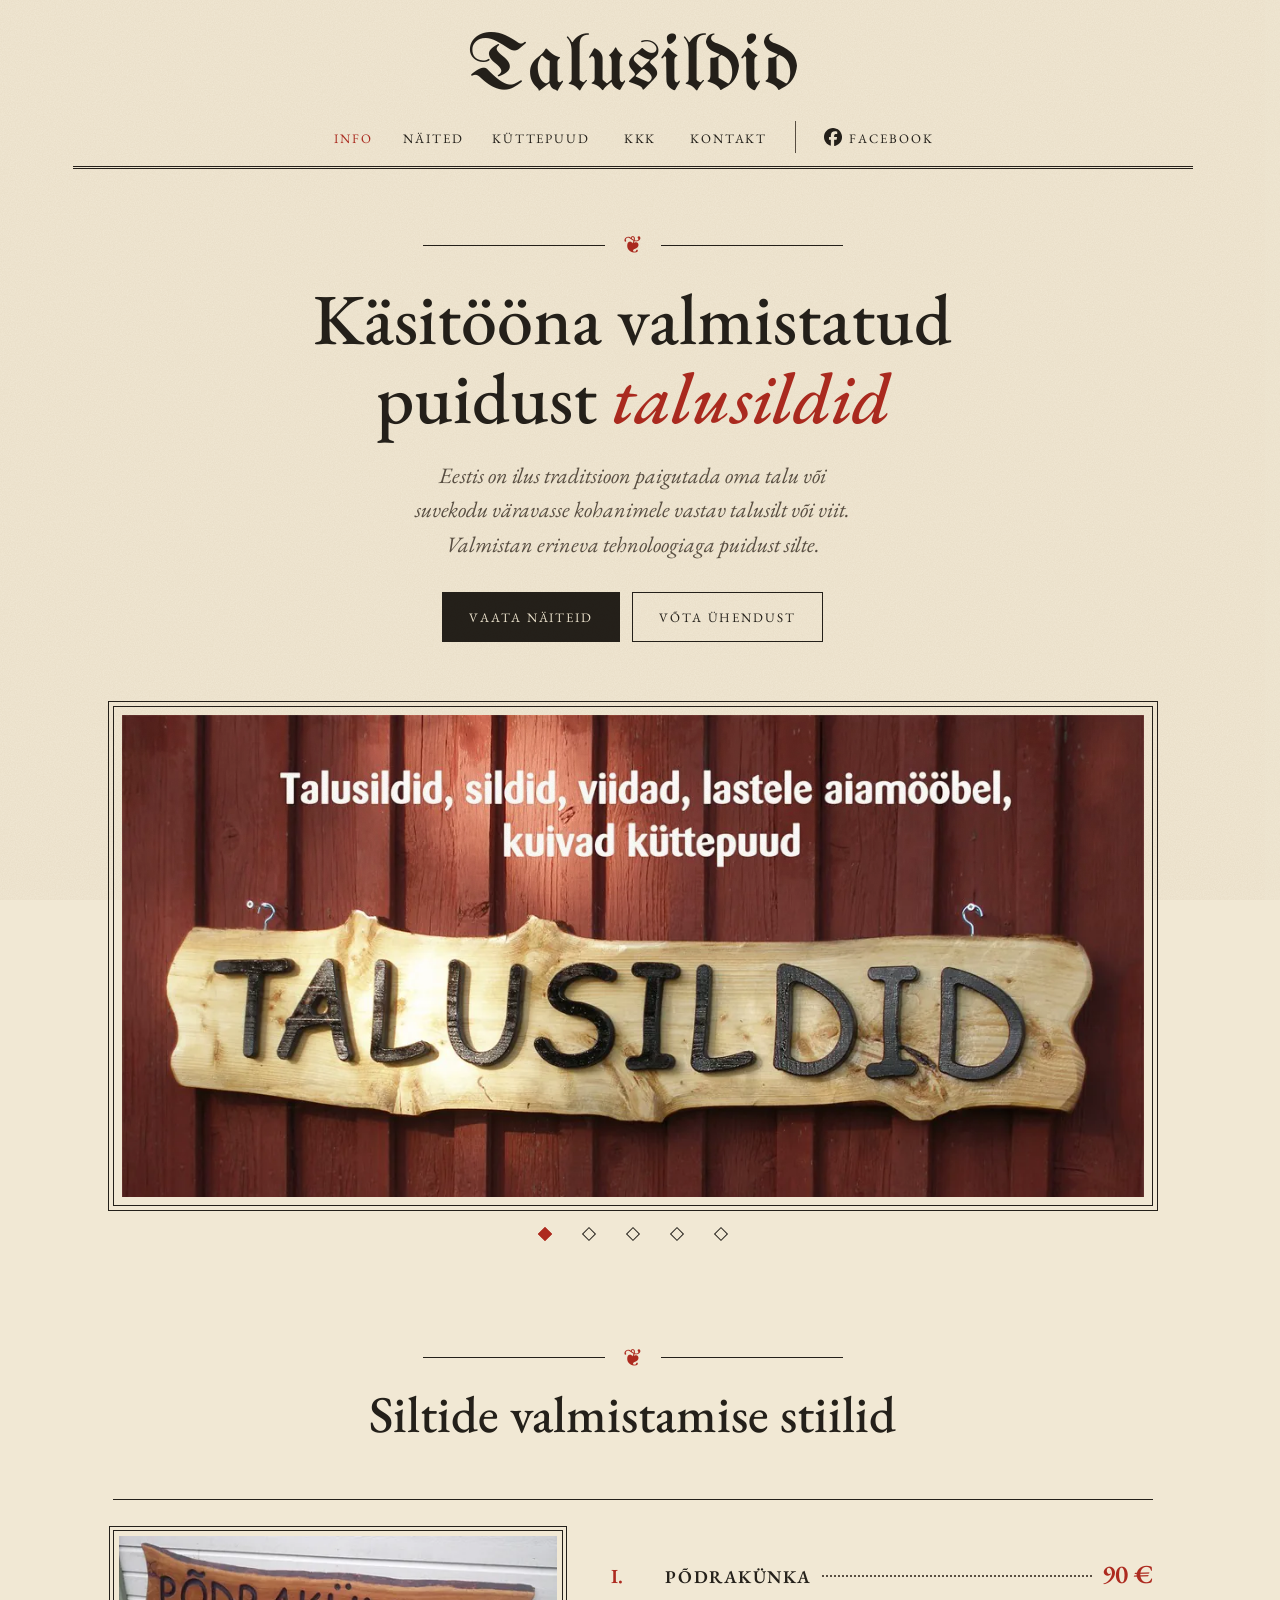
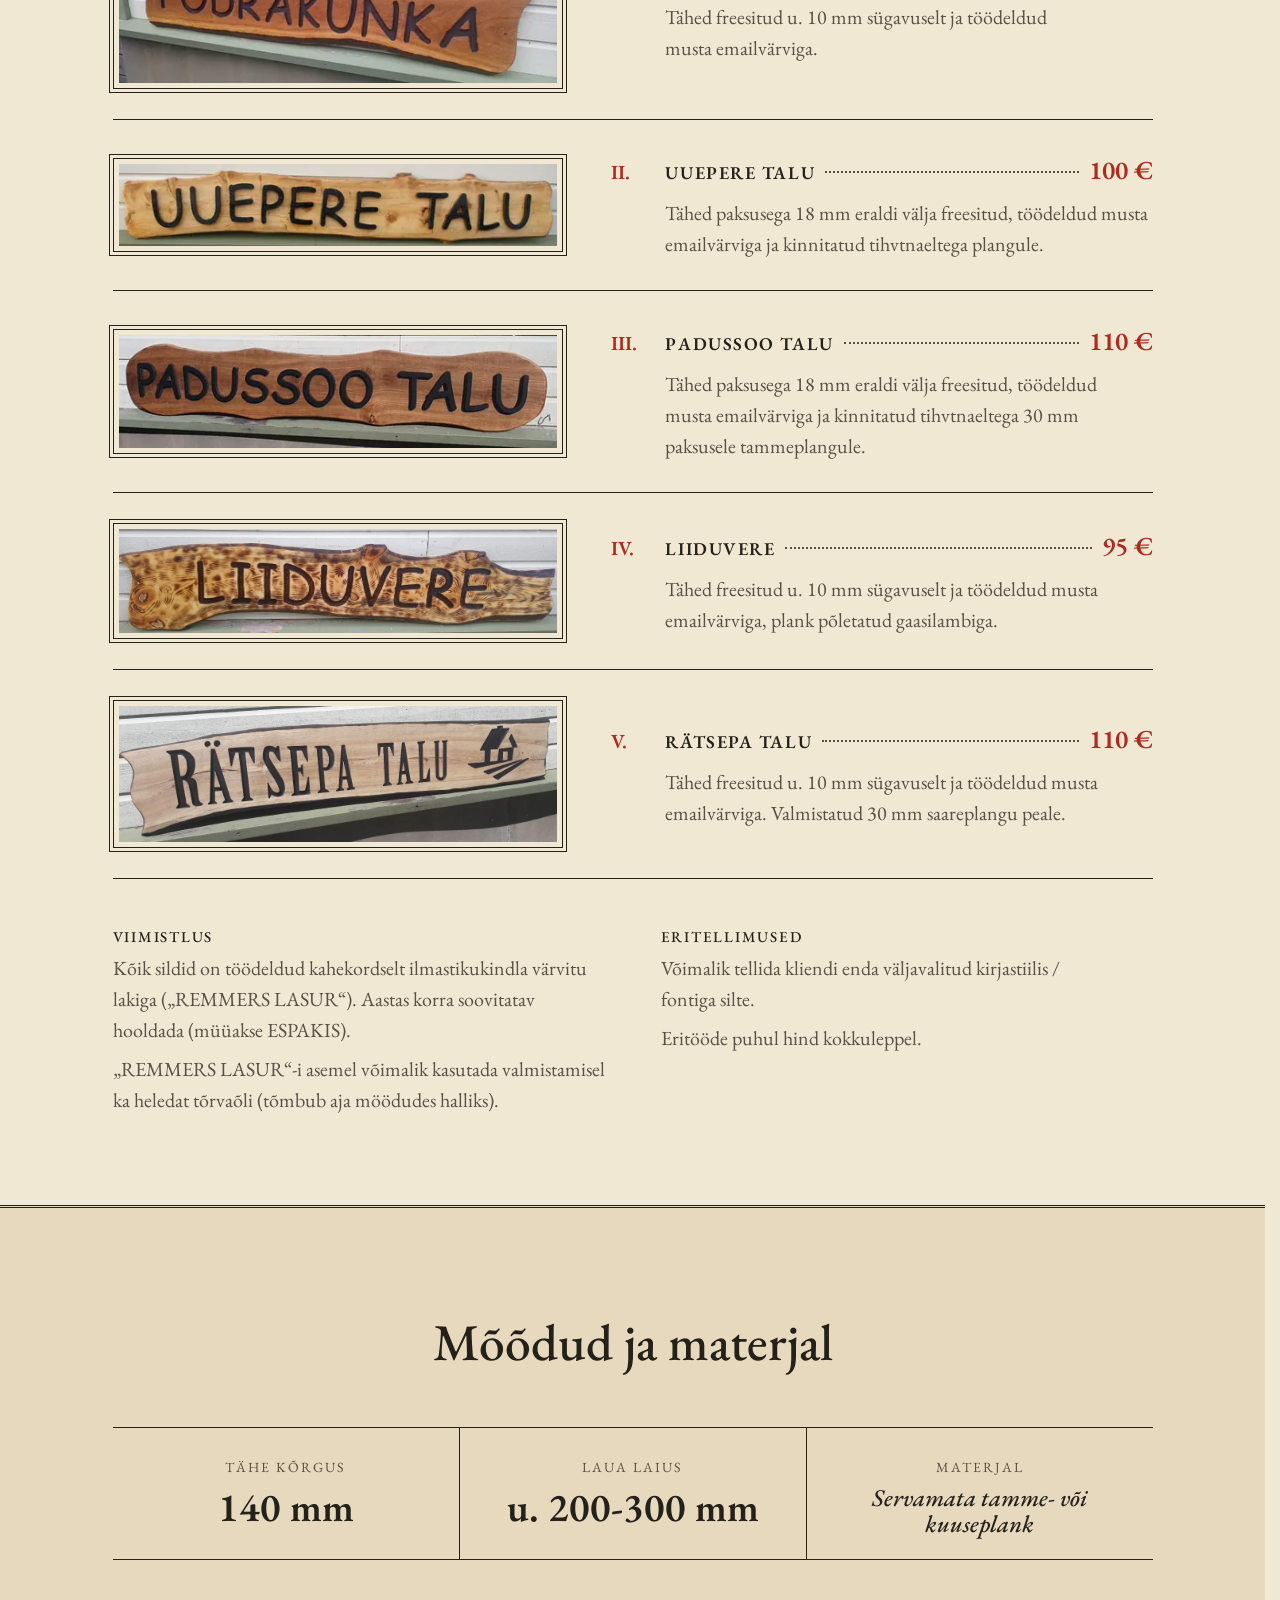
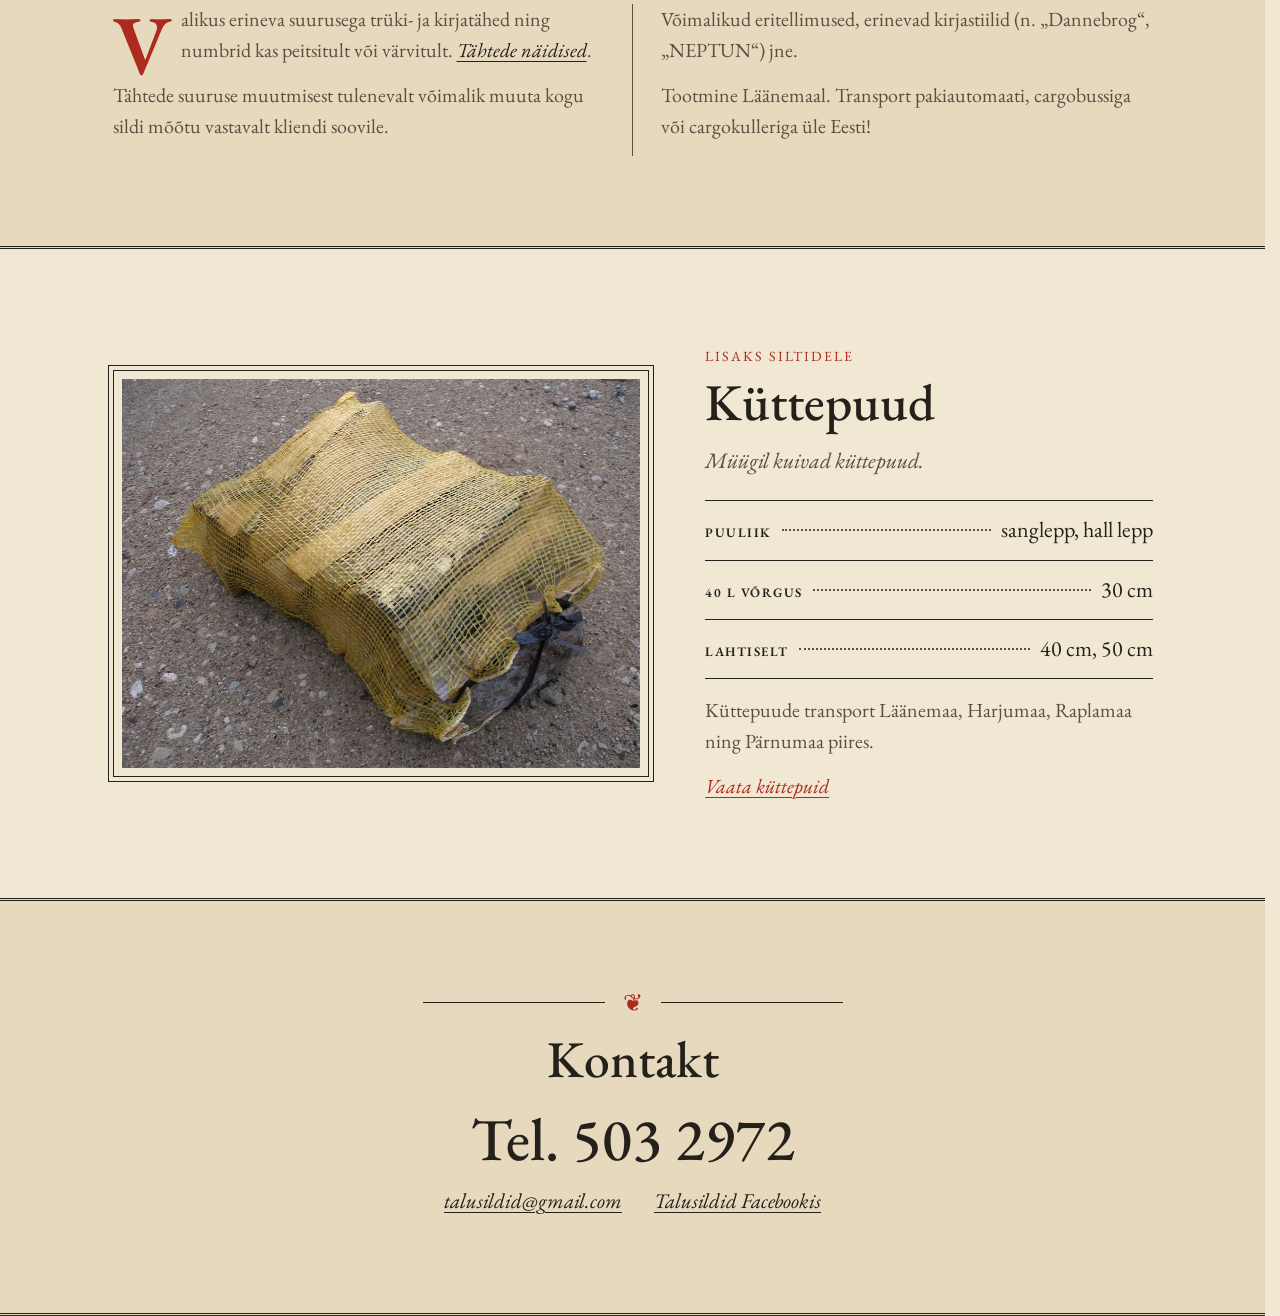
==== commit 082be340: "Update width info" ====
--- a/index.html
+++ b/index.html
@@ -270,8 +270,8 @@
 					</div>
 					<dl class="facts">
 						<div><dt>Tähe kõrgus</dt><dd>140 mm</dd></div>
-						<div><dt>Laua laius</dt><dd>u. 200-250 mm</dd></div>
-						<div><dt>Materjal</dt><dd class="facts-text">Servamata tamme- või kuuseplank laiusega u. 200-300 mm</dd></div>
+						<div><dt>Laua laius</dt><dd>u. 200-300 mm</dd></div>
+						<div><dt>Materjal</dt><dd class="facts-text">Servamata tamme- või kuuseplank</dd></div>
 					</dl>
 					<div class="details">
 						<p>Valikus erineva suurusega trüki- ja kirjatähed ning numbrid kas peitsitult või värvitult. <a href="tahed.html">Tähtede näidised</a>.</p>
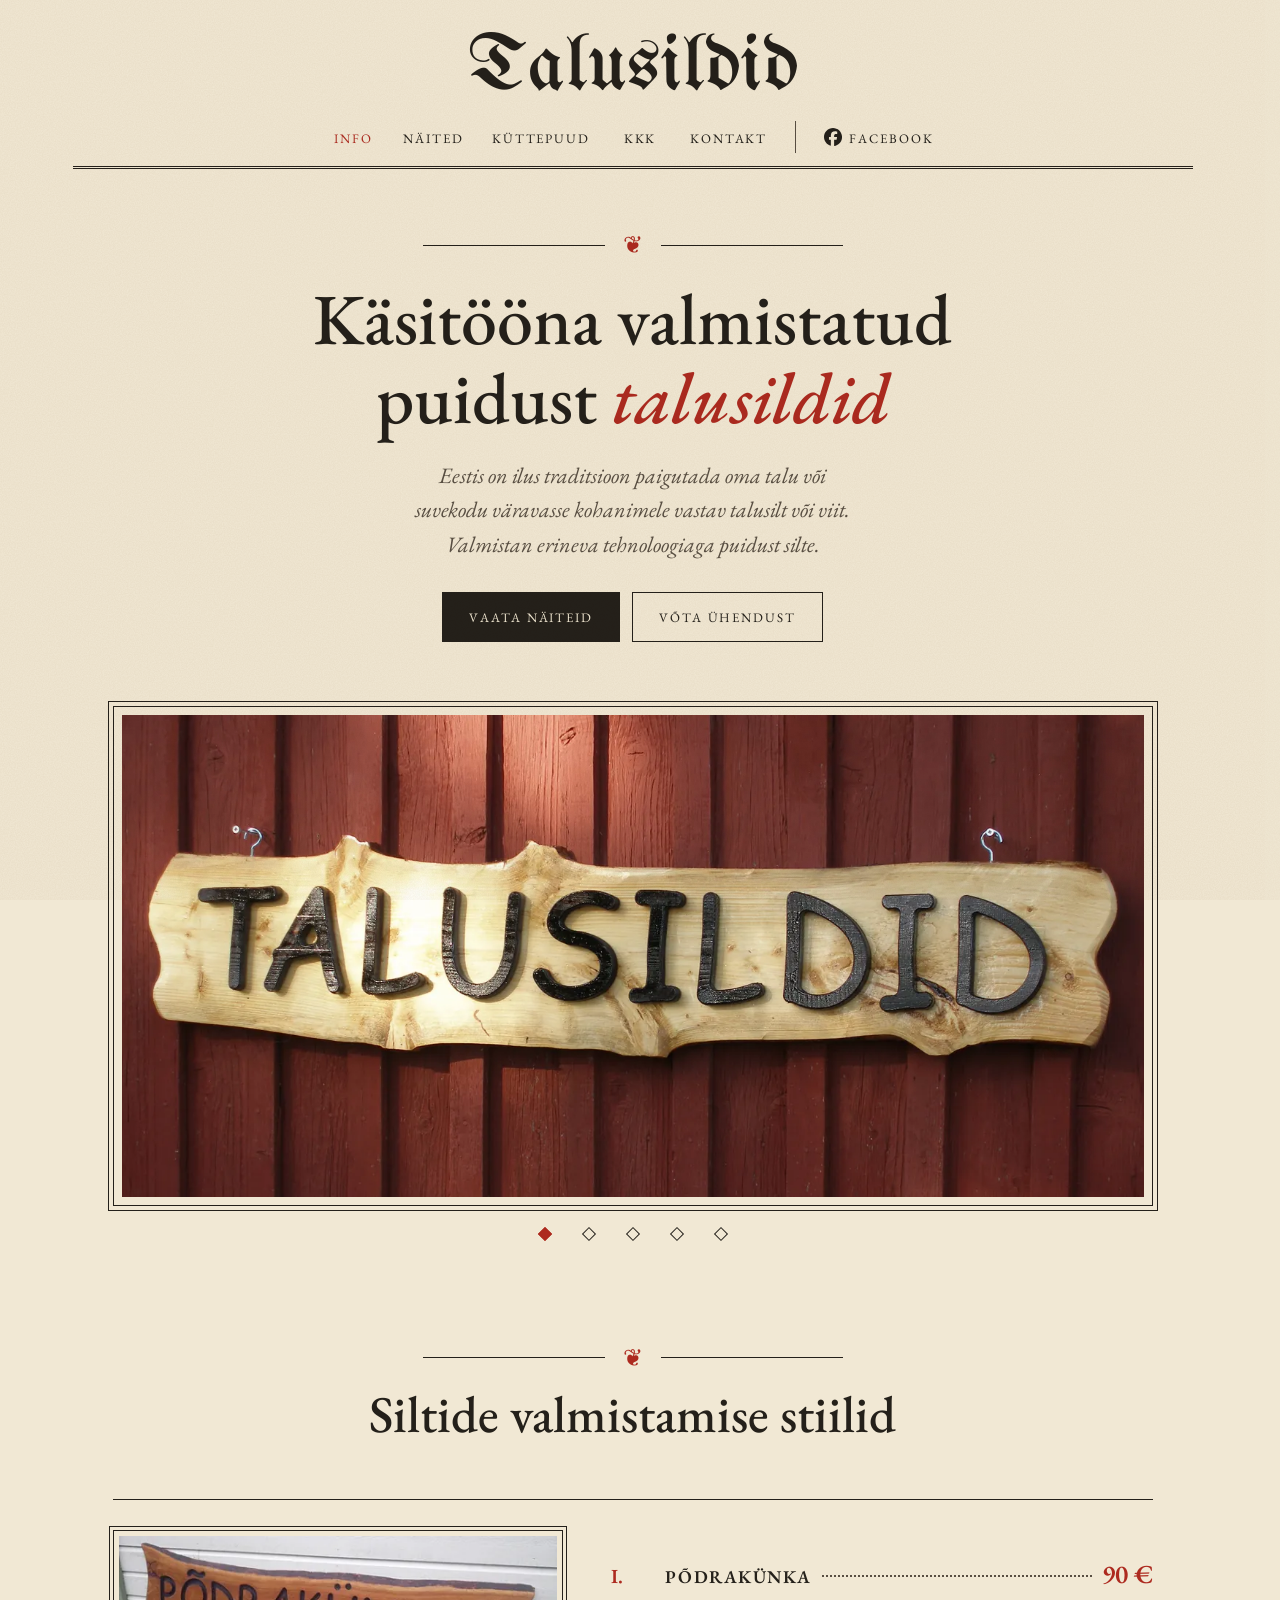
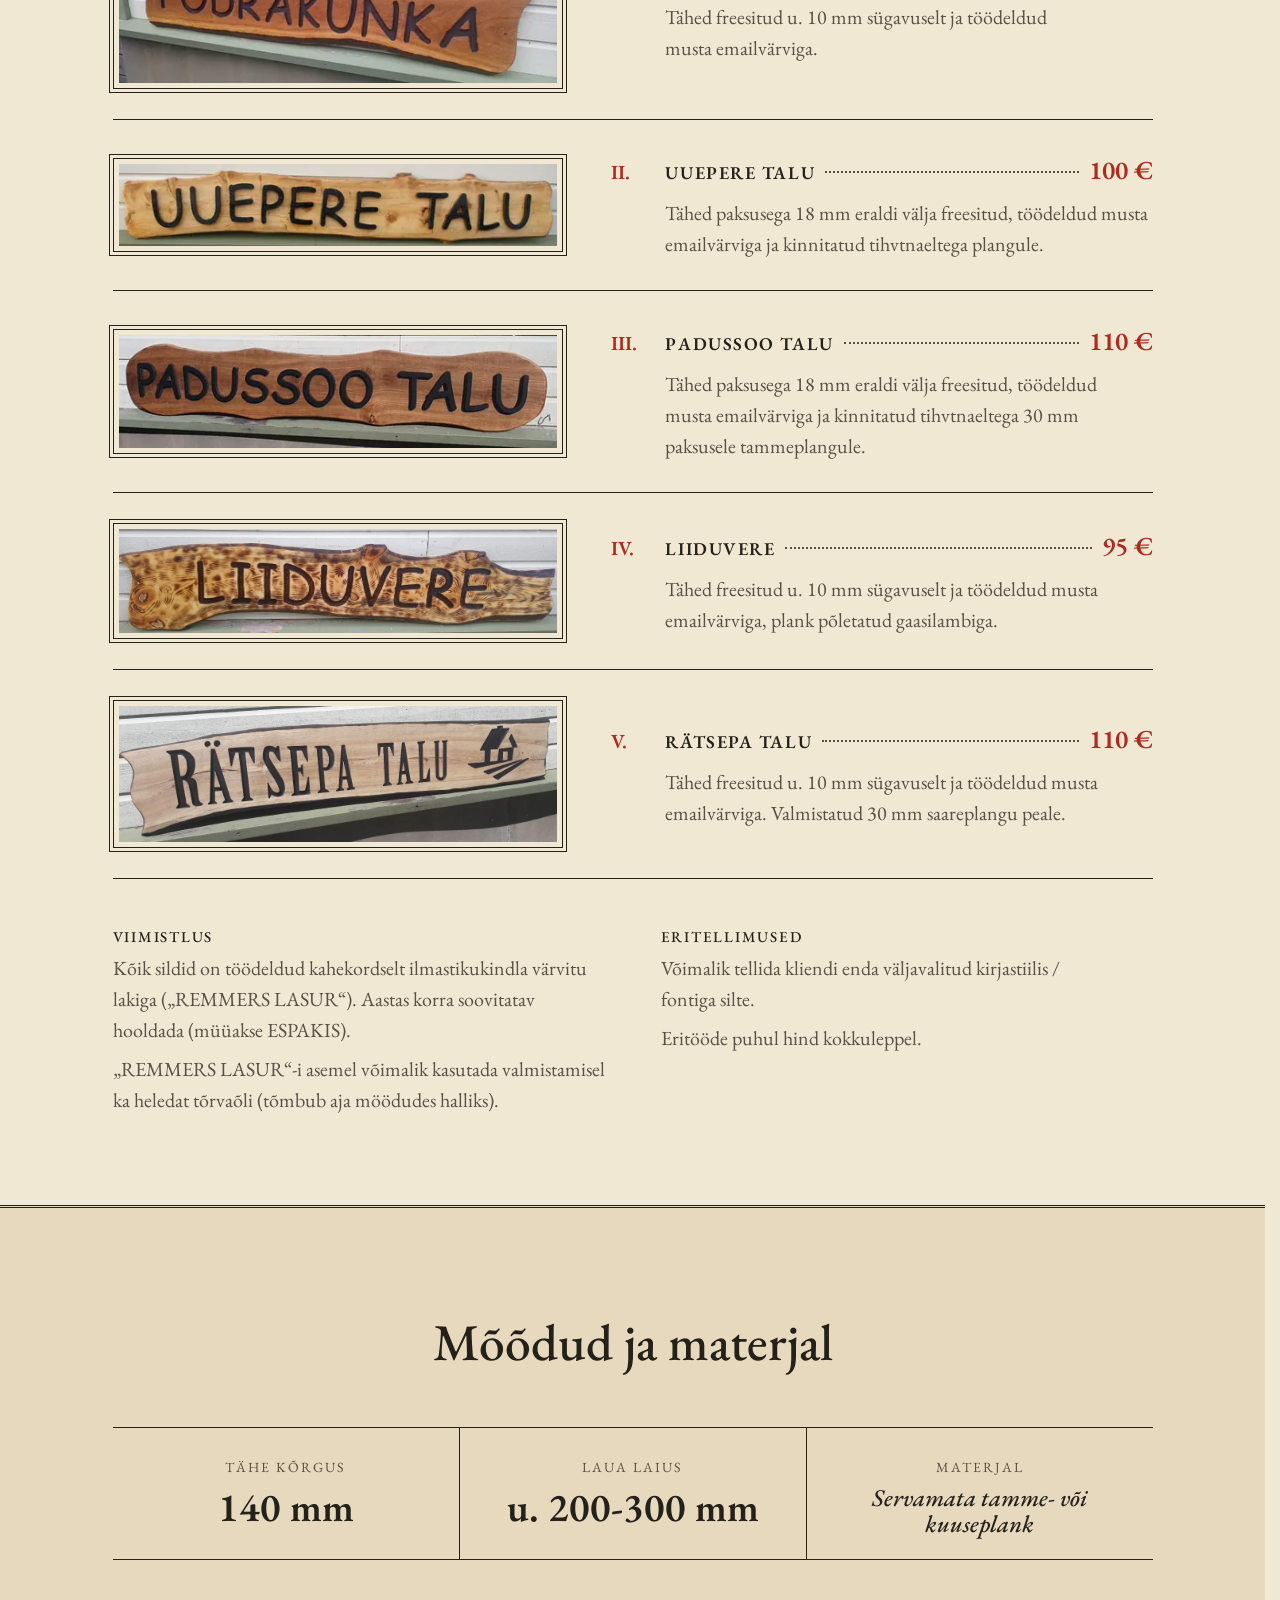
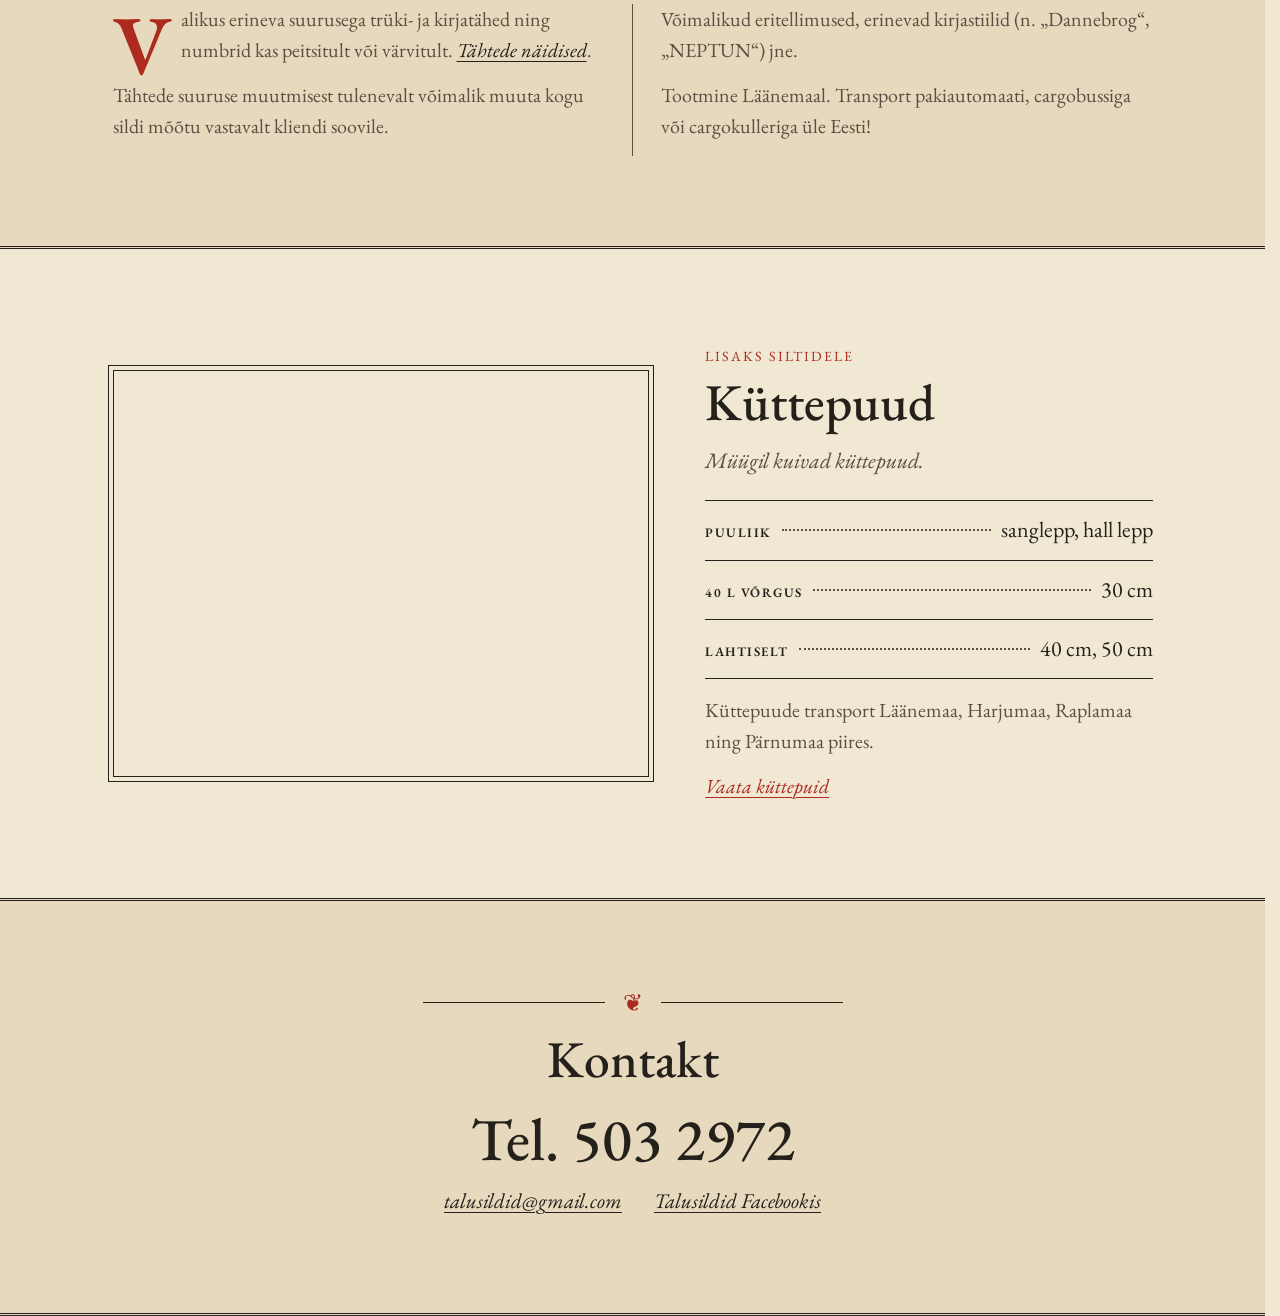
==== commit d8775196: "Use the full-resolution sign photo as the hero slide Cropped to the carousel's 900:425 frame with no" ====
--- a/index.html
+++ b/index.html
@@ -190,7 +190,7 @@
 				<div class="carousel rise rise-2" aria-roledescription="karussell" aria-label="Valik töid">
 					<div class="frame">
 						<div class="slides">
-							<img class="is-on" src="images/talusildid_welcome.webp" width="1158" height="751" srcset="images/t/talusildid_welcome-480.webp 480w, images/t/talusildid_welcome-960.webp 960w, images/talusildid_welcome.webp 1158w" sizes="(min-width: 1120px) 1022px, calc(100vw - 50px)" fetchpriority="high" alt="Talusildid silt punasel laudseinal">
+							<img class="is-on" src="images/talusildid_hero.webp" width="2044" height="965" srcset="images/t/talusildid_hero-480.webp 480w, images/t/talusildid_hero-960.webp 960w, images/t/talusildid_hero-1400.webp 1400w, images/talusildid_hero.webp 2044w" sizes="(min-width: 1120px) 1022px, calc(100vw - 50px)" fetchpriority="high" alt="Talusildid silt punasel laudseinal">
 							<img aria-hidden="true" data-src="images/naited/niine_3.webp" width="1500" height="766" data-srcset="images/naited/t/niine_3-480.webp 480w, images/naited/t/niine_3-960.webp 960w, images/naited/niine_3.webp 1500w" sizes="(min-width: 1120px) 1022px, calc(100vw - 50px)" decoding="async" alt="Servamata laudast talusilt Niine, gooti kirjas freesitud tähtedega">
 							<img aria-hidden="true" data-src="images/naited/rosna.webp" width="2197" height="1183" data-srcset="images/naited/t/rosna-480.webp 480w, images/naited/t/rosna-960.webp 960w, images/naited/t/rosna-1400.webp 1400w, images/naited/rosna.webp 2197w" sizes="(min-width: 1120px) 1022px, calc(100vw - 50px)" decoding="async" alt="Rõsna Puhkekeskuse tammeplangust silt logoga">
 							<img aria-hidden="true" data-src="images/naited/otsasilla.webp" width="1273" height="616" data-srcset="images/naited/t/otsasilla-480.webp 480w, images/naited/t/otsasilla-960.webp 960w, images/naited/otsasilla.webp 1273w" sizes="(min-width: 1120px) 1022px, calc(100vw - 50px)" decoding="async" alt="Otsasilla talu kahest plangust rippuv silt punasel seinal">
--- a/css/site.css
+++ b/css/site.css
@@ -129,11 +129,10 @@
 .hero p { max-width: 40ch; margin: 22px auto 0; font-size: 1.375rem; color: var(--ink-soft); font-style: italic; }
 .hero-actions { display: flex; flex-wrap: wrap; justify-content: center; gap: 12px; margin-top: 30px; }
 .frame { display: block; margin: 0; padding: 8px; border: 1px solid var(--ink); outline: 1px solid var(--ink); outline-offset: 4px; background: var(--paper); }
-/* Hero carousel: stacked slides crossfade in one frame; the welcome photo keeps its top caption */
+/* Hero carousel: stacked slides crossfade in one frame */
 .carousel { margin-top: clamp(40px, 5vw, 64px); }
 .slides { display: grid; }
 .slides img { grid-area: 1 / 1; width: 100%; aspect-ratio: 900 / 425; object-fit: cover; opacity: 0; transition: opacity 900ms ease-in-out; }
-.slides img:first-child { object-position: top; }
 .slides img.is-on { opacity: 1; }
 /* Small diamonds on 44 px buttons, so a thumb can hit them; the margin is trimmed to match */
 .dots { display: flex; justify-content: center; margin-top: 6px; }
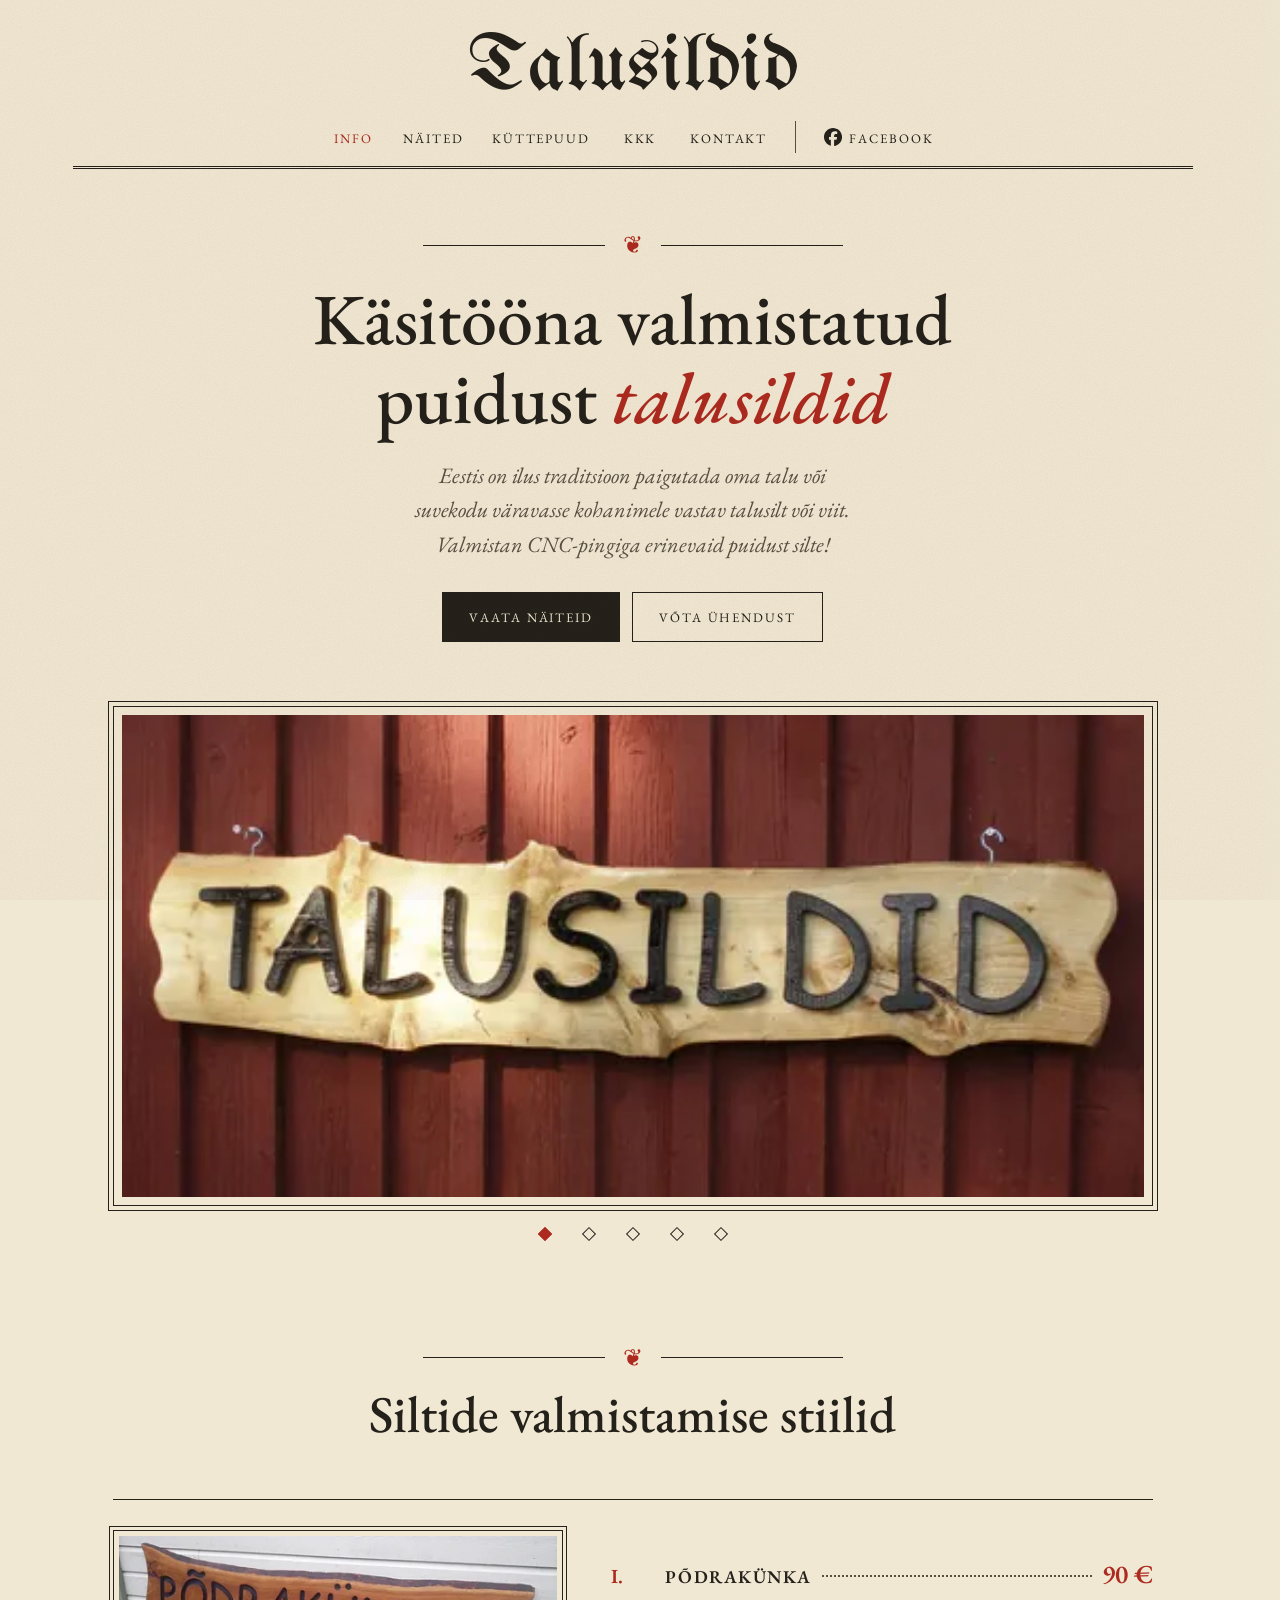
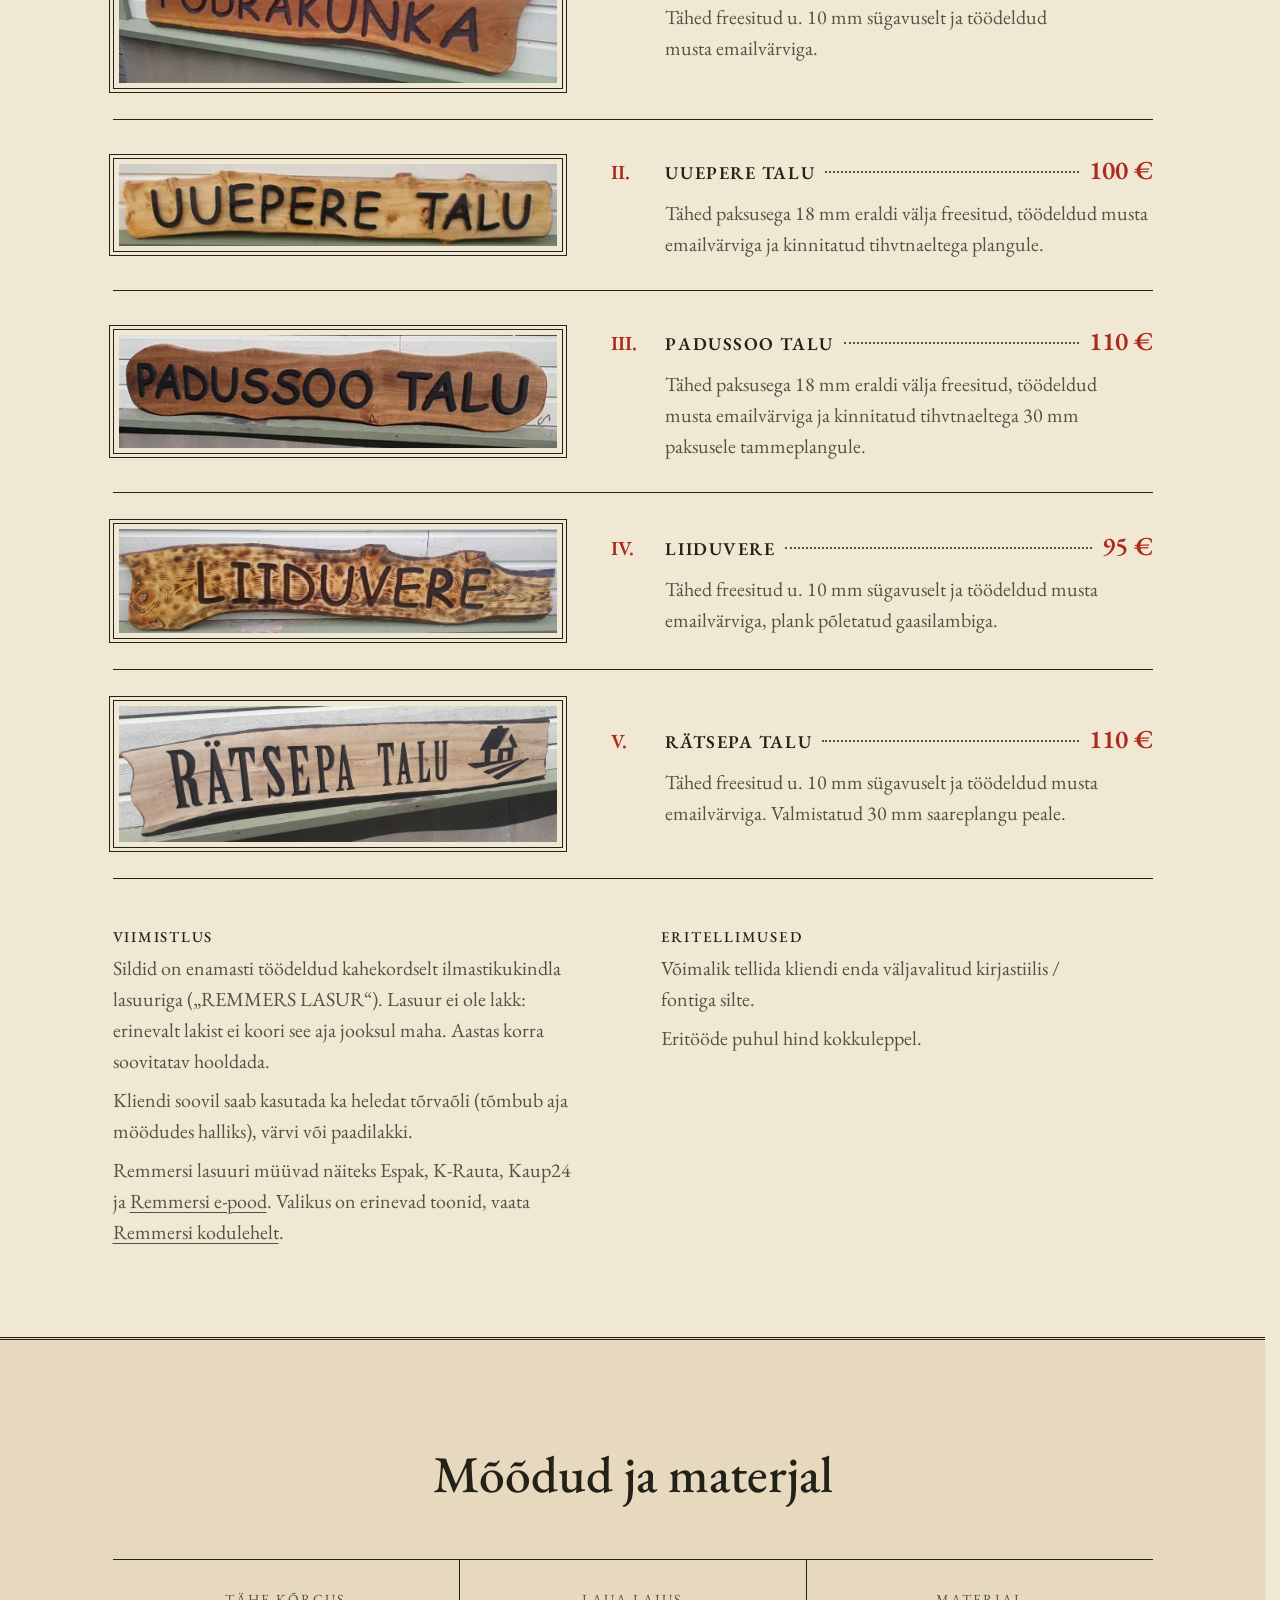
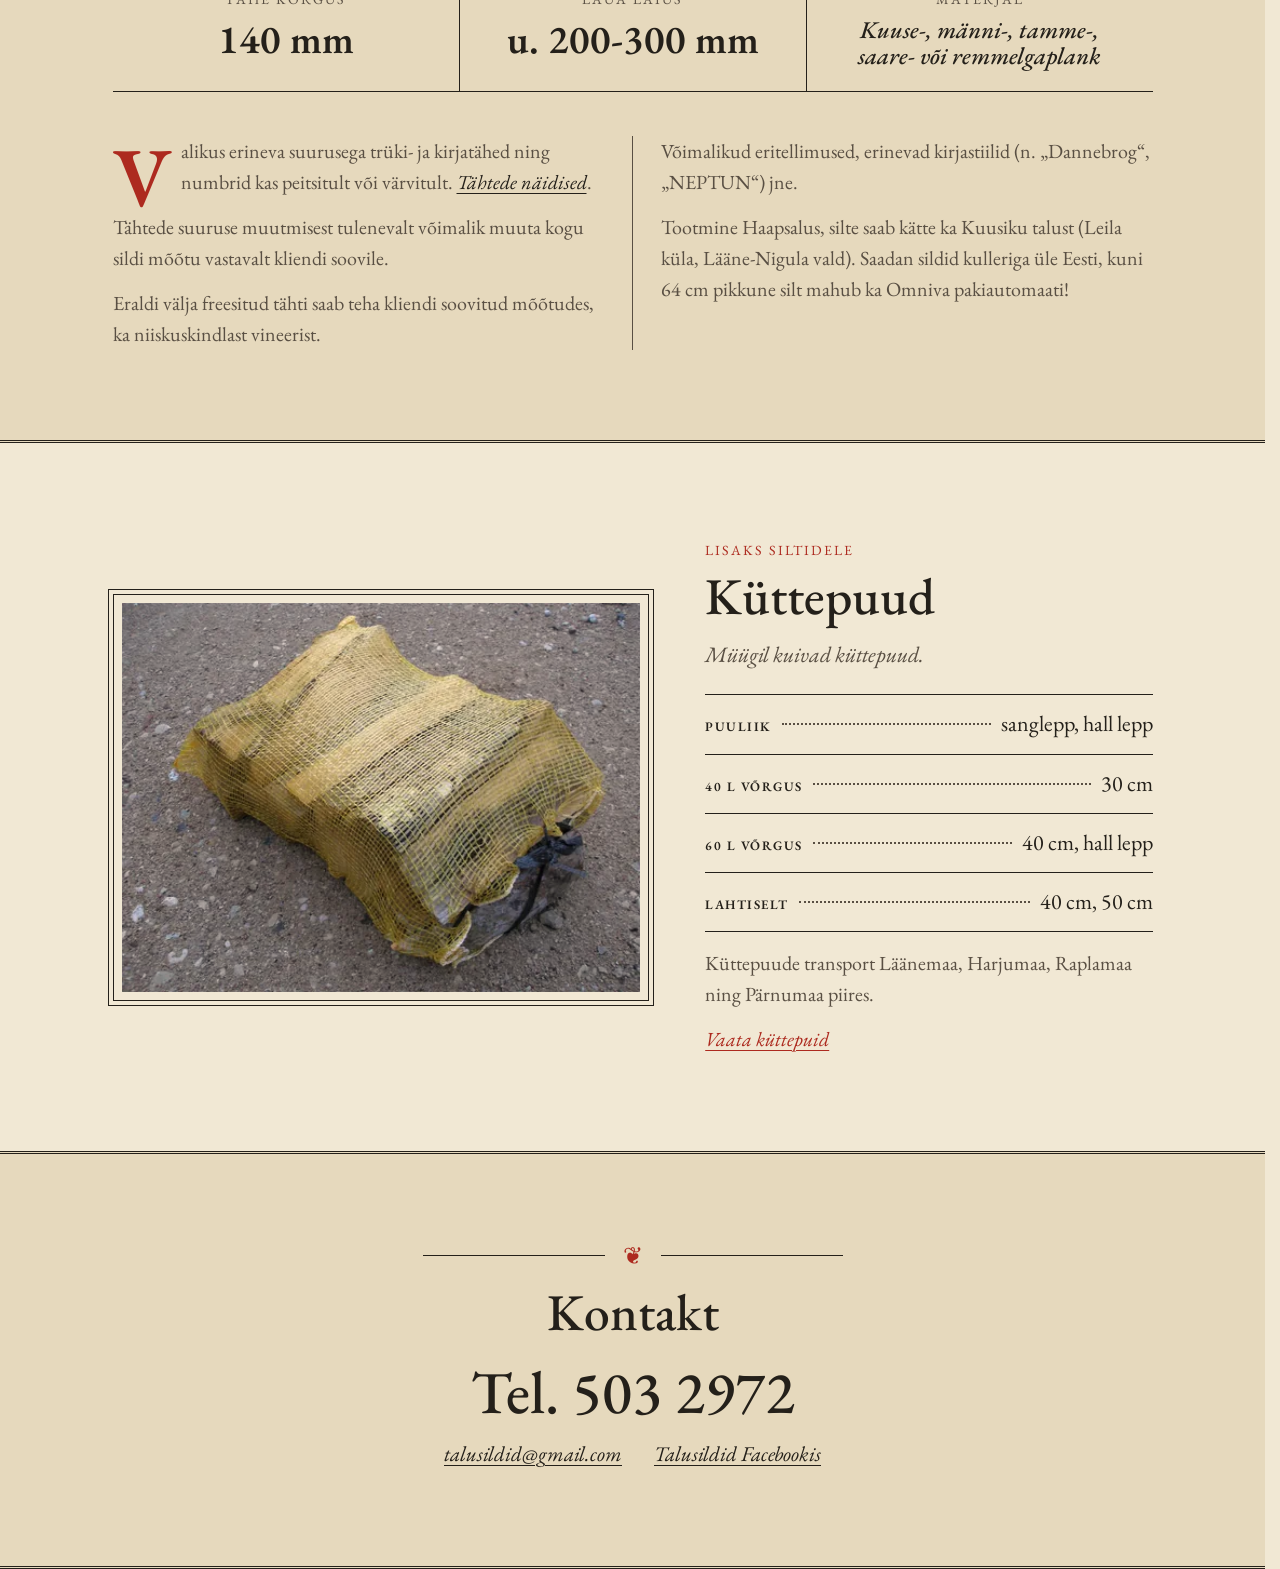
==== commit 6afa952f: "Update texts and FAQ, fix Merchant Center product data Products now use InStock availability, a Talu" ====
--- a/index.html
+++ b/index.html
@@ -3,13 +3,13 @@
 	<head>
 		<meta charset="UTF-8">
 		<title>Talusildid – käsitööna valmistatud puidust talusildid ja viidad</title>
-		<meta name="description" content="Käsitööna valmistatud puidust talusildid ja viidad freesitud tähtedega, hinnad 90–110 €. Eritellimused, tootmine Läänemaal, transport üle Eesti.">
+		<meta name="description" content="Käsitööna valmistatud puidust talusildid ja viidad freesitud tähtedega, hinnad 90–110 €. Eritellimused, tootmine Haapsalus, transport üle Eesti.">
 		<link rel="canonical" href="https://talusildid.net/">
 		<meta property="og:type" content="website">
 		<meta property="og:site_name" content="Talusildid">
 		<meta property="og:locale" content="et_EE">
 		<meta property="og:title" content="Talusildid – käsitööna valmistatud puidust talusildid ja viidad">
-		<meta property="og:description" content="Käsitööna valmistatud puidust talusildid ja viidad freesitud tähtedega, hinnad 90–110 €. Eritellimused, tootmine Läänemaal, transport üle Eesti.">
+		<meta property="og:description" content="Käsitööna valmistatud puidust talusildid ja viidad freesitud tähtedega, hinnad 90–110 €. Eritellimused, tootmine Haapsalus, transport üle Eesti.">
 		<meta property="og:url" content="https://talusildid.net/">
 		<meta property="og:image" content="https://talusildid.net/images/og-talusildid.jpg">
 		<meta property="og:image:width" content="1200">
@@ -45,13 +45,14 @@
 		      "@id": "https://talusildid.net/#business",
 		      "name": "Talusildid",
 		      "url": "https://talusildid.net/",
-		      "description": "Käsitööna valmistatud puidust talusildid, viidad, saunasildid ja logoga sildid ning kuivad küttepuud. Tootmine Läänemaal, transport üle Eesti.",
+		      "description": "Käsitööna valmistatud puidust talusildid, viidad, saunasildid ja logoga sildid ning kuivad küttepuud. Tootmine Haapsalus, transport üle Eesti.",
 		      "logo": "https://talusildid.net/apple-touch-icon.png",
 		      "image": "https://talusildid.net/images/og-talusildid.jpg",
 		      "telephone": "+372 503 2972",
 		      "email": "talusildid@gmail.com",
 		      "address": {
 		        "@type": "PostalAddress",
+		        "addressLocality": "Haapsalu",
 		        "addressRegion": "Läänemaa",
 		        "addressCountry": "EE"
 		      },
@@ -67,11 +68,17 @@
 		            "name": "Talusilt „Põdrakünka“ stiilis",
 		            "description": "Tähed freesitud u. 10 mm sügavuselt ja töödeldud musta emailvärviga.",
 		            "image": "https://talusildid.net/images/naited/podrakunka.webp",
+		            "brand": { "@type": "Brand", "name": "Talusildid" },
 		            "offers": {
 		              "@type": "Offer",
 		              "price": "90",
 		              "priceCurrency": "EUR",
-		              "availability": "https://schema.org/MadeToOrder"
+		              "availability": "https://schema.org/InStock",
+		              "hasMerchantReturnPolicy": {
+		                "@type": "MerchantReturnPolicy",
+		                "applicableCountry": "EE",
+		                "returnPolicyCategory": "https://schema.org/MerchantReturnNotPermitted"
+		              }
 		            }
 		          },
 		          {
@@ -79,11 +86,17 @@
 		            "name": "Talusilt „Liiduvere“ stiilis",
 		            "description": "Tähed freesitud u. 10 mm sügavuselt ja töödeldud musta emailvärviga, plank põletatud gaasilambiga.",
 		            "image": "https://talusildid.net/images/Liiduvere-small.webp",
+		            "brand": { "@type": "Brand", "name": "Talusildid" },
 		            "offers": {
 		              "@type": "Offer",
 		              "price": "95",
 		              "priceCurrency": "EUR",
-		              "availability": "https://schema.org/MadeToOrder"
+		              "availability": "https://schema.org/InStock",
+		              "hasMerchantReturnPolicy": {
+		                "@type": "MerchantReturnPolicy",
+		                "applicableCountry": "EE",
+		                "returnPolicyCategory": "https://schema.org/MerchantReturnNotPermitted"
+		              }
 		            }
 		          },
 		          {
@@ -91,11 +104,17 @@
 		            "name": "Talusilt „Uuepere talu“ stiilis",
 		            "description": "Tähed paksusega 18 mm eraldi välja freesitud, töödeldud musta emailvärviga ja kinnitatud tihvtnaeltega plangule.",
 		            "image": "https://talusildid.net/images/naited/uuepere.webp",
+		            "brand": { "@type": "Brand", "name": "Talusildid" },
 		            "offers": {
 		              "@type": "Offer",
 		              "price": "100",
 		              "priceCurrency": "EUR",
-		              "availability": "https://schema.org/MadeToOrder"
+		              "availability": "https://schema.org/InStock",
+		              "hasMerchantReturnPolicy": {
+		                "@type": "MerchantReturnPolicy",
+		                "applicableCountry": "EE",
+		                "returnPolicyCategory": "https://schema.org/MerchantReturnNotPermitted"
+		              }
 		            }
 		          },
 		          {
@@ -103,11 +122,17 @@
 		            "name": "Talusilt „Padussoo talu“ stiilis",
 		            "description": "Tähed paksusega 18 mm eraldi välja freesitud, töödeldud musta emailvärviga ja kinnitatud tihvtnaeltega 30 mm paksusele tammeplangule.",
 		            "image": "https://talusildid.net/images/naited/padussoo.webp",
+		            "brand": { "@type": "Brand", "name": "Talusildid" },
 		            "offers": {
 		              "@type": "Offer",
 		              "price": "110",
 		              "priceCurrency": "EUR",
-		              "availability": "https://schema.org/MadeToOrder"
+		              "availability": "https://schema.org/InStock",
+		              "hasMerchantReturnPolicy": {
+		                "@type": "MerchantReturnPolicy",
+		                "applicableCountry": "EE",
+		                "returnPolicyCategory": "https://schema.org/MerchantReturnNotPermitted"
+		              }
 		            }
 		          },
 		          {
@@ -115,17 +140,23 @@
 		            "name": "Talusilt „Rätsepa talu“ stiilis",
 		            "description": "Tähed freesitud u. 10 mm sügavuselt ja töödeldud musta emailvärviga. Valmistatud 30 mm saareplangu peale.",
 		            "image": "https://talusildid.net/images/ratsepa_style.webp",
+		            "brand": { "@type": "Brand", "name": "Talusildid" },
 		            "offers": {
 		              "@type": "Offer",
 		              "price": "110",
 		              "priceCurrency": "EUR",
-		              "availability": "https://schema.org/MadeToOrder"
+		              "availability": "https://schema.org/InStock",
+		              "hasMerchantReturnPolicy": {
+		                "@type": "MerchantReturnPolicy",
+		                "applicableCountry": "EE",
+		                "returnPolicyCategory": "https://schema.org/MerchantReturnNotPermitted"
+		              }
 		            }
 		          },
 		          {
 		            "@type": "Offer",
 		            "name": "Kuivad küttepuud",
-		            "description": "Sanglepp ja hall lepp, 40 L võrgus (30 cm) või lahtiselt (40 cm, 50 cm).",
+		            "description": "Sanglepp ja hall lepp 40 L võrgus (30 cm), hall lepp 60 L võrgus (40 cm) või lahtiselt (40 cm, 50 cm).",
 		            "url": "https://talusildid.net/kuttepuud.html",
 		            "areaServed": [
 		              { "@type": "AdministrativeArea", "name": "Läänemaa" },
@@ -181,7 +212,7 @@
 				<div class="rise">
 					<div class="orn" aria-hidden="true">❦</div>
 					<h1>Käsitööna valmistatud puidust <em>talusildid</em></h1>
-					<p>Eestis on ilus traditsioon paigutada oma talu või suvekodu väravasse kohanimele vastav talusilt või viit. Valmistan erineva tehnoloogiaga puidust silte.</p>
+					<p>Eestis on ilus traditsioon paigutada oma talu või suvekodu väravasse kohanimele vastav talusilt või viit. Valmistan CNC-pingiga erinevaid puidust silte!</p>
 					<div class="hero-actions">
 						<a class="btn btn-ink" href="naited.html">Vaata näiteid</a>
 						<a class="btn btn-line" href="kontakt.html">Võta ühendust</a>
@@ -252,8 +283,9 @@
 				<div class="notes">
 					<div>
 						<h3>Viimistlus</h3>
-						<p>Kõik sildid on töödeldud kahekordselt ilmastikukindla värvitu lakiga („REMMERS LASUR“). Aastas korra soovitatav hooldada (müüakse ESPAKIS).</p>
-						<p>„REMMERS LASUR“-i asemel võimalik kasutada valmistamisel ka heledat tõrvaõli (tõmbub aja möödudes halliks).</p>
+						<p>Sildid on enamasti töödeldud kahekordselt ilmastikukindla lasuuriga („REMMERS LASUR“). Lasuur ei ole lakk: erinevalt lakist ei koori see aja jooksul maha. Aastas korra soovitatav hooldada.</p>
+						<p>Kliendi soovil saab kasutada ka heledat tõrvaõli (tõmbub aja möödudes halliks), värvi või paadilakki.</p>
+						<p>Remmersi lasuuri müüvad näiteks Espak, K-Rauta, Kaup24 ja <a href="https://www.shop.remmers.ee/">Remmersi e-pood</a>. Valikus on erinevad toonid, vaata <a href="https://www.remmers.ee/et_EE/puidust-katted/klaasid-vaervid-ja-muud-puitkatted/vaeljas-3in1-puidukaitseplekk/c/c9281">Remmersi kodulehelt</a>.</p>
 					</div>
 					<div>
 						<h3>Eritellimused</h3>
@@ -271,13 +303,14 @@
 					<dl class="facts">
 						<div><dt>Tähe kõrgus</dt><dd>140 mm</dd></div>
 						<div><dt>Laua laius</dt><dd>u. 200-300 mm</dd></div>
-						<div><dt>Materjal</dt><dd class="facts-text">Servamata tamme- või kuuseplank</dd></div>
+						<div><dt>Materjal</dt><dd class="facts-text">Kuuse-, männi-, tamme-, saare- või remmelgaplank</dd></div>
 					</dl>
 					<div class="details">
 						<p>Valikus erineva suurusega trüki- ja kirjatähed ning numbrid kas peitsitult või värvitult. <a href="tahed.html">Tähtede näidised</a>.</p>
 						<p>Tähtede suuruse muutmisest tulenevalt võimalik muuta kogu sildi mõõtu vastavalt kliendi soovile.</p>
+						<p>Eraldi välja freesitud tähti saab teha kliendi soovitud mõõtudes, ka niiskuskindlast vineerist.</p>
 						<p>Võimalikud eritellimused, erinevad kirjastiilid (n. „Dannebrog“, „NEPTUN“) jne.</p>
-						<p>Tootmine Läänemaal. Transport pakiautomaati, cargobussiga või cargokulleriga üle Eesti!</p>
+						<p>Tootmine Haapsalus, silte saab kätte ka Kuusiku talust (Leila küla, Lääne-Nigula vald). Saadan sildid kulleriga üle Eesti, kuni 64 cm pikkune silt mahub ka Omniva pakiautomaati!</p>
 					</div>
 				</div>
 			</section>
@@ -292,6 +325,7 @@
 						<dl class="ledger ledger-sm">
 							<div><dt>Puuliik</dt><dd>sanglepp, hall lepp</dd></div>
 							<div><dt>40 L võrgus</dt><dd>30 cm</dd></div>
+							<div><dt>60 L võrgus</dt><dd>40 cm, hall lepp</dd></div>
 							<div><dt>Lahtiselt</dt><dd>40 cm, 50 cm</dd></div>
 						</dl>
 						<p class="firewood-note">Küttepuude transport Läänemaa, Harjumaa, Raplamaa ning Pärnumaa piires.</p>
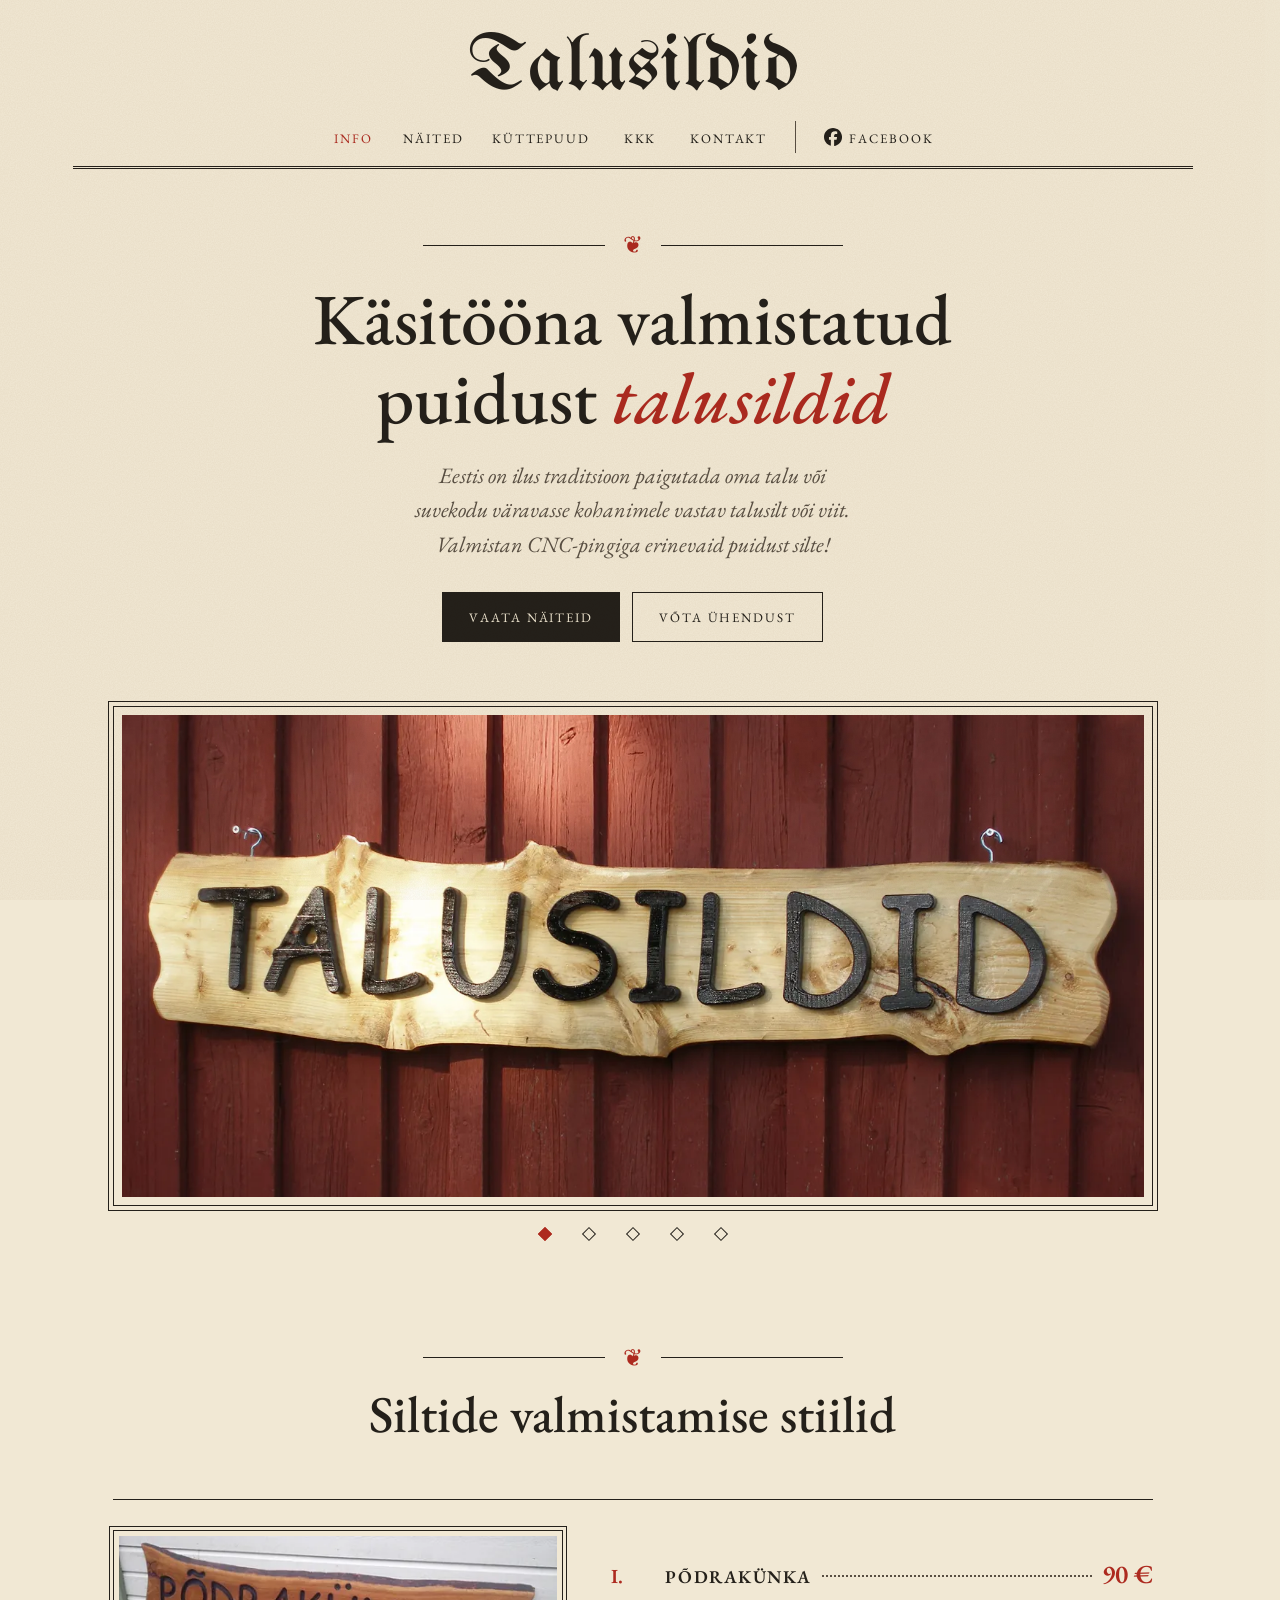
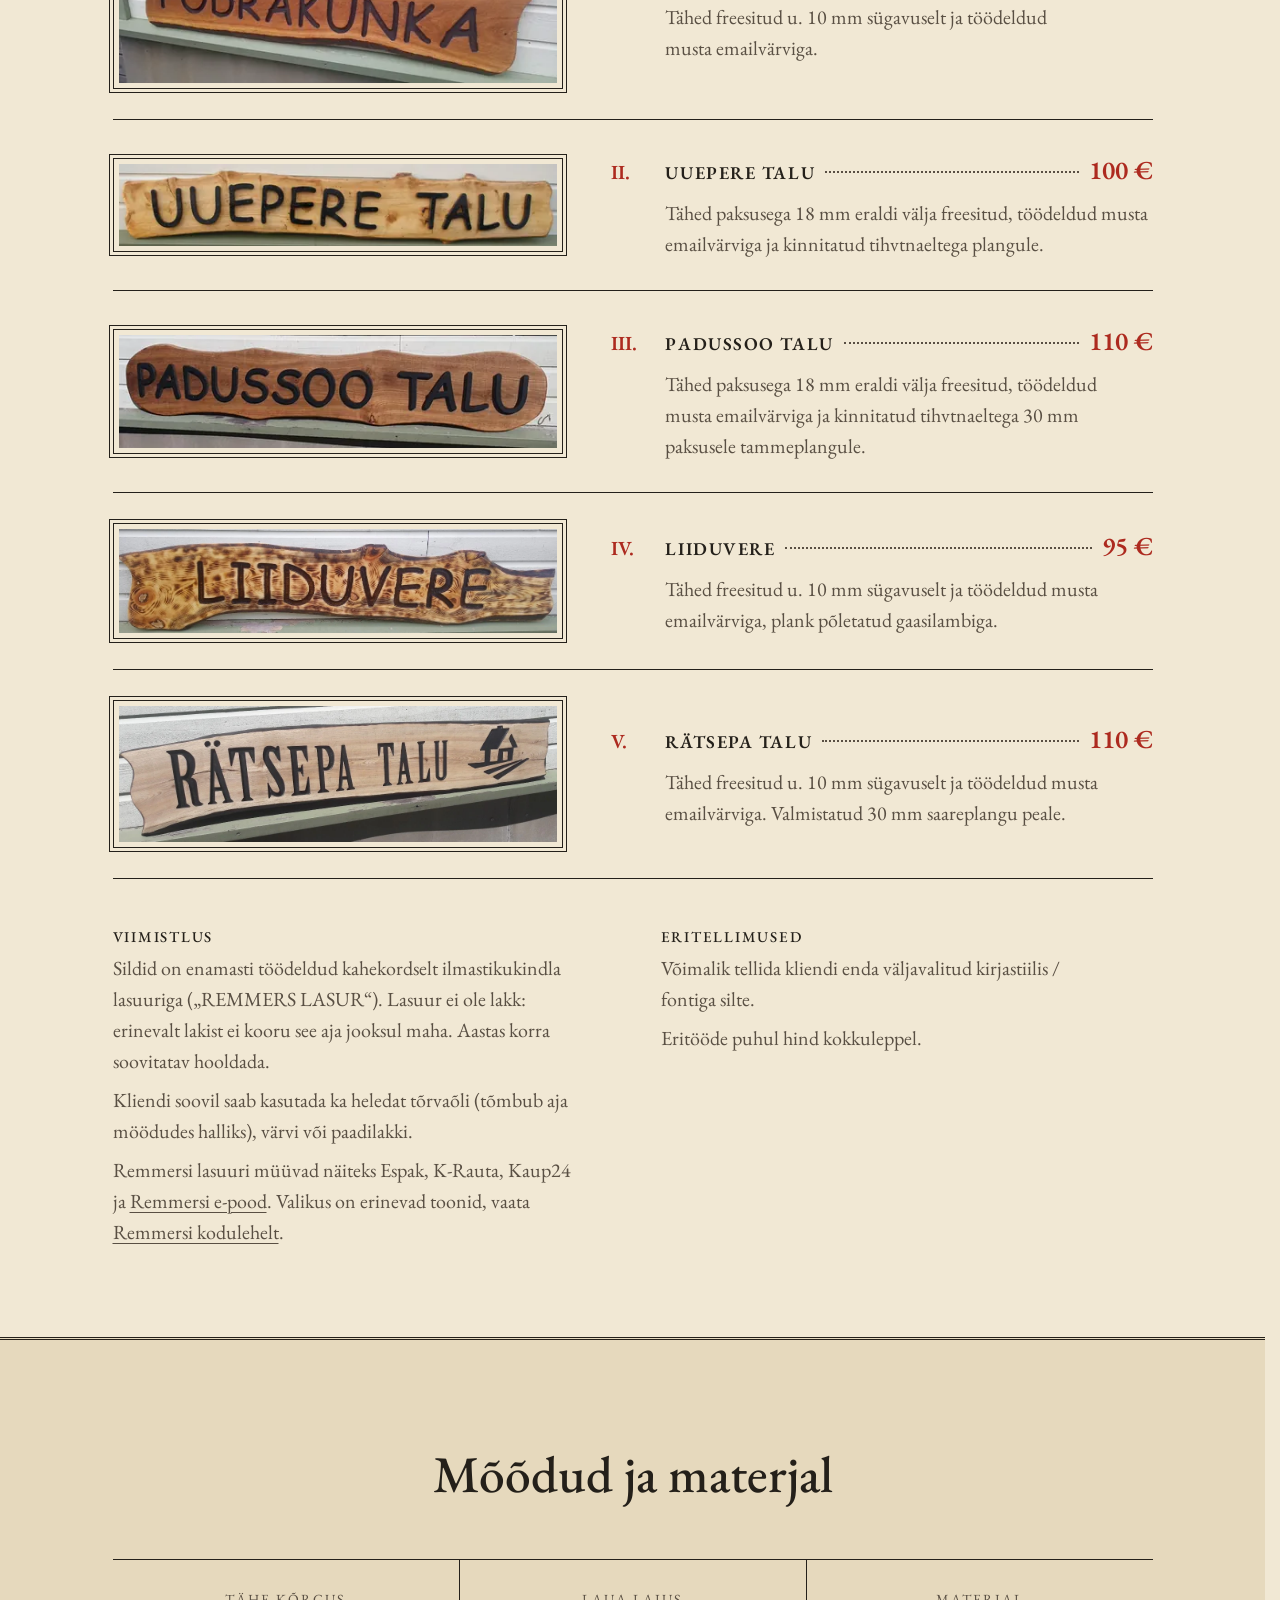
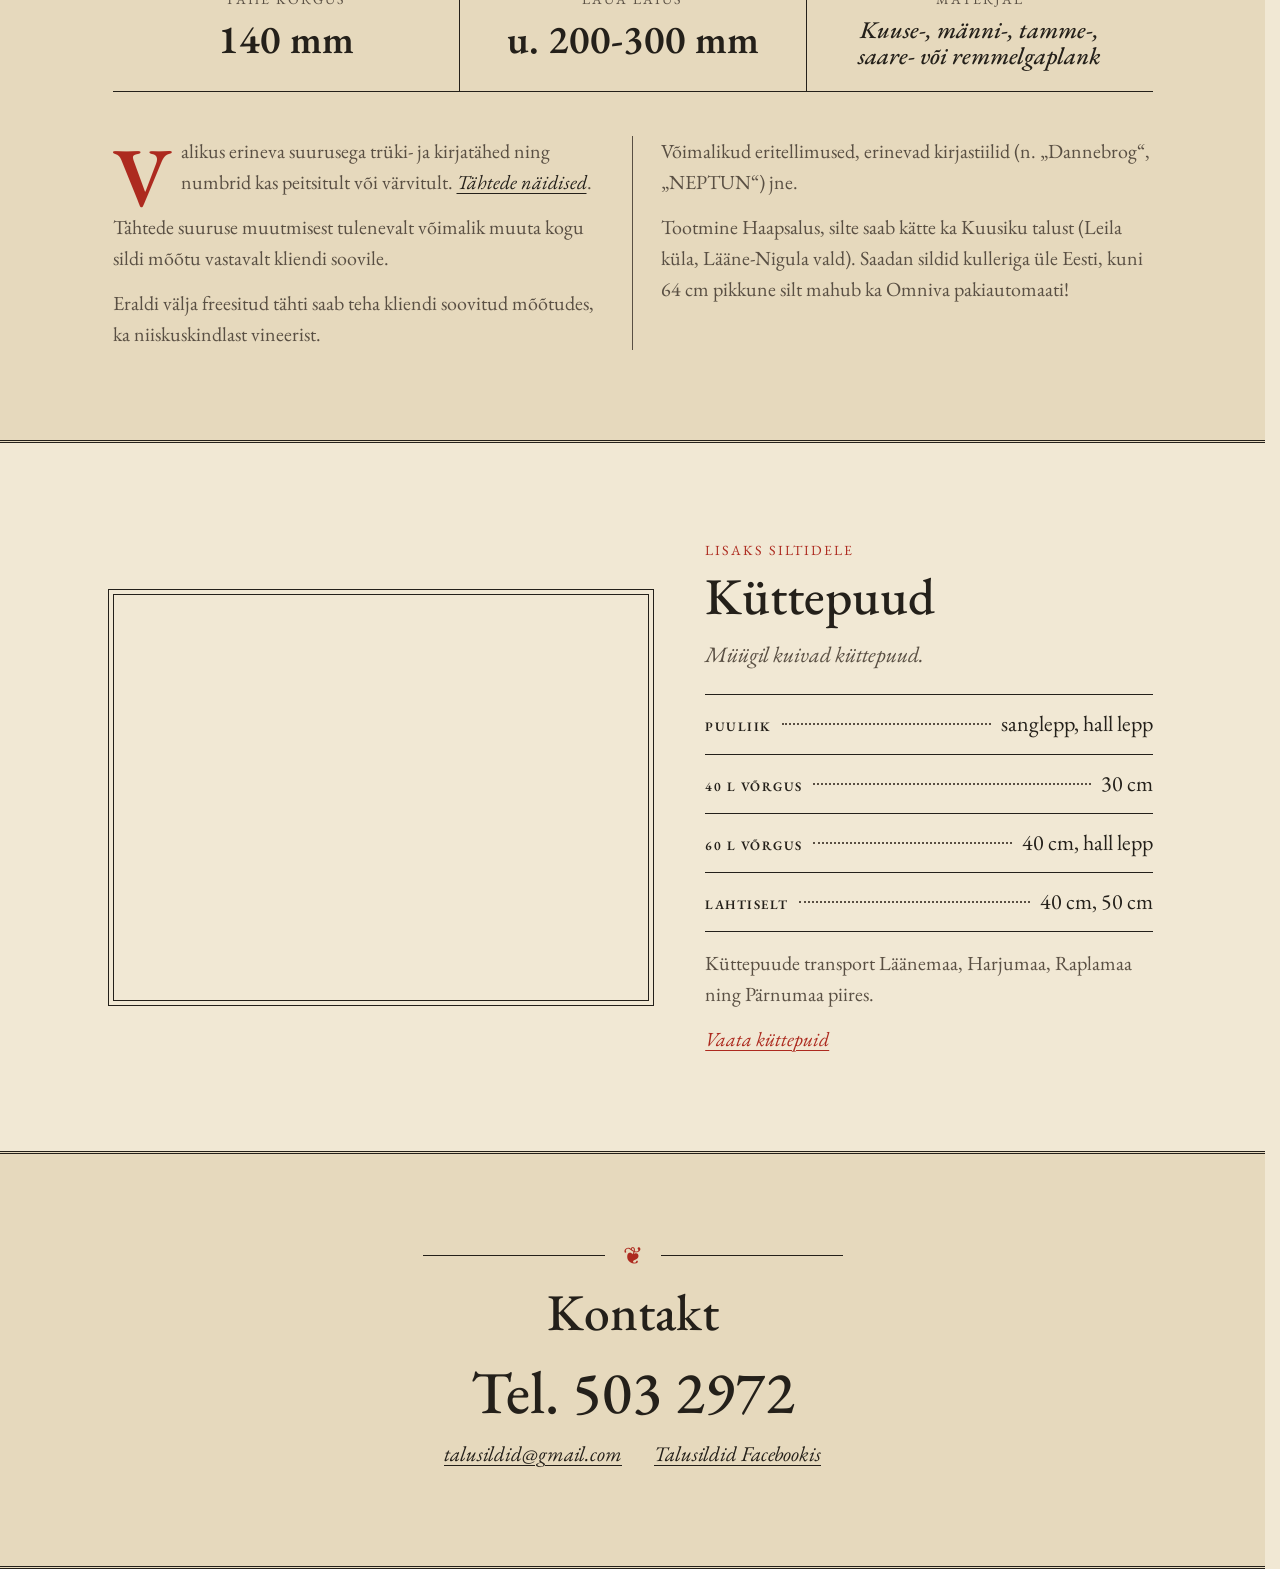
==== commit 68bd259f: "Update text" ====
--- a/index.html
+++ b/index.html
@@ -283,7 +283,7 @@
 				<div class="notes">
 					<div>
 						<h3>Viimistlus</h3>
-						<p>Sildid on enamasti töödeldud kahekordselt ilmastikukindla lasuuriga („REMMERS LASUR“). Lasuur ei ole lakk: erinevalt lakist ei koori see aja jooksul maha. Aastas korra soovitatav hooldada.</p>
+						<p>Sildid on enamasti töödeldud kahekordselt ilmastikukindla lasuuriga („REMMERS LASUR“). Lasuur ei ole lakk: erinevalt lakist ei kooru see aja jooksul maha. Aastas korra soovitatav hooldada.</p>
 						<p>Kliendi soovil saab kasutada ka heledat tõrvaõli (tõmbub aja möödudes halliks), värvi või paadilakki.</p>
 						<p>Remmersi lasuuri müüvad näiteks Espak, K-Rauta, Kaup24 ja <a href="https://www.shop.remmers.ee/">Remmersi e-pood</a>. Valikus on erinevad toonid, vaata <a href="https://www.remmers.ee/et_EE/puidust-katted/klaasid-vaervid-ja-muud-puitkatted/vaeljas-3in1-puidukaitseplekk/c/c9281">Remmersi kodulehelt</a>.</p>
 					</div>
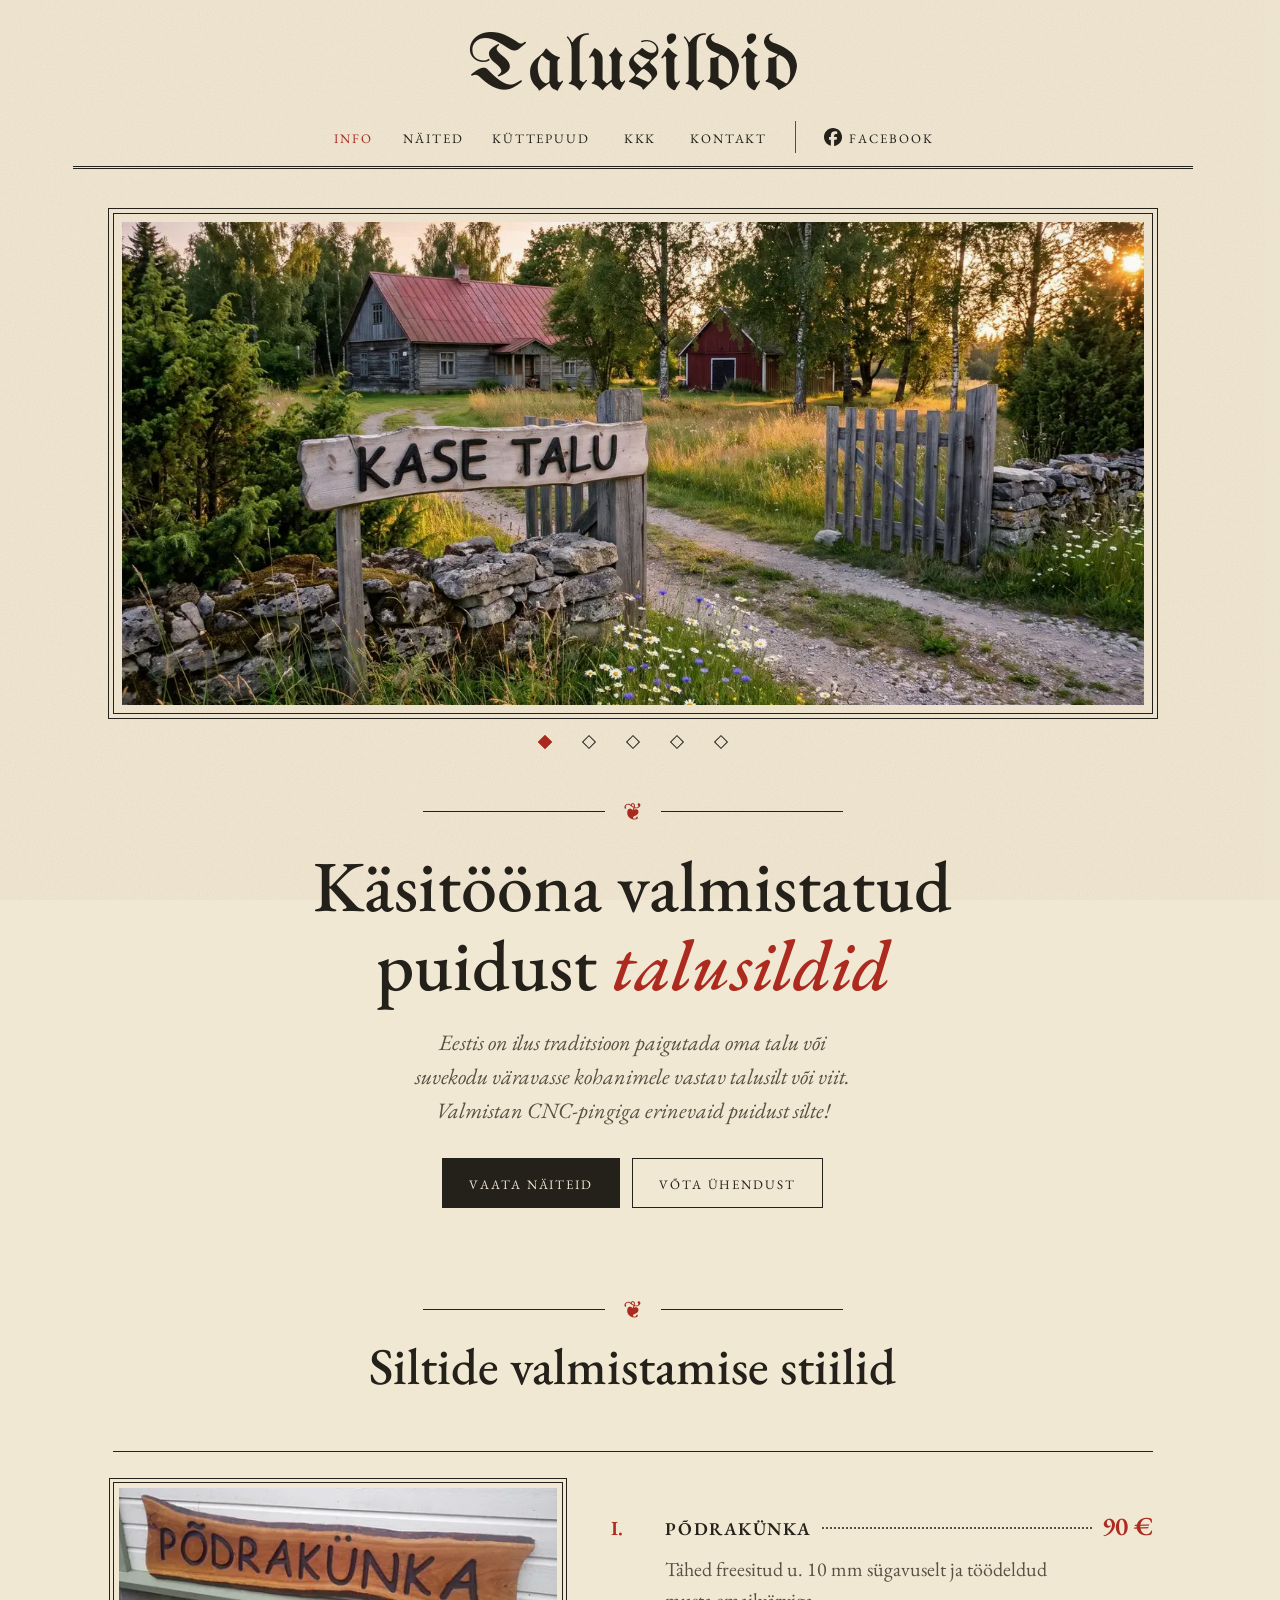
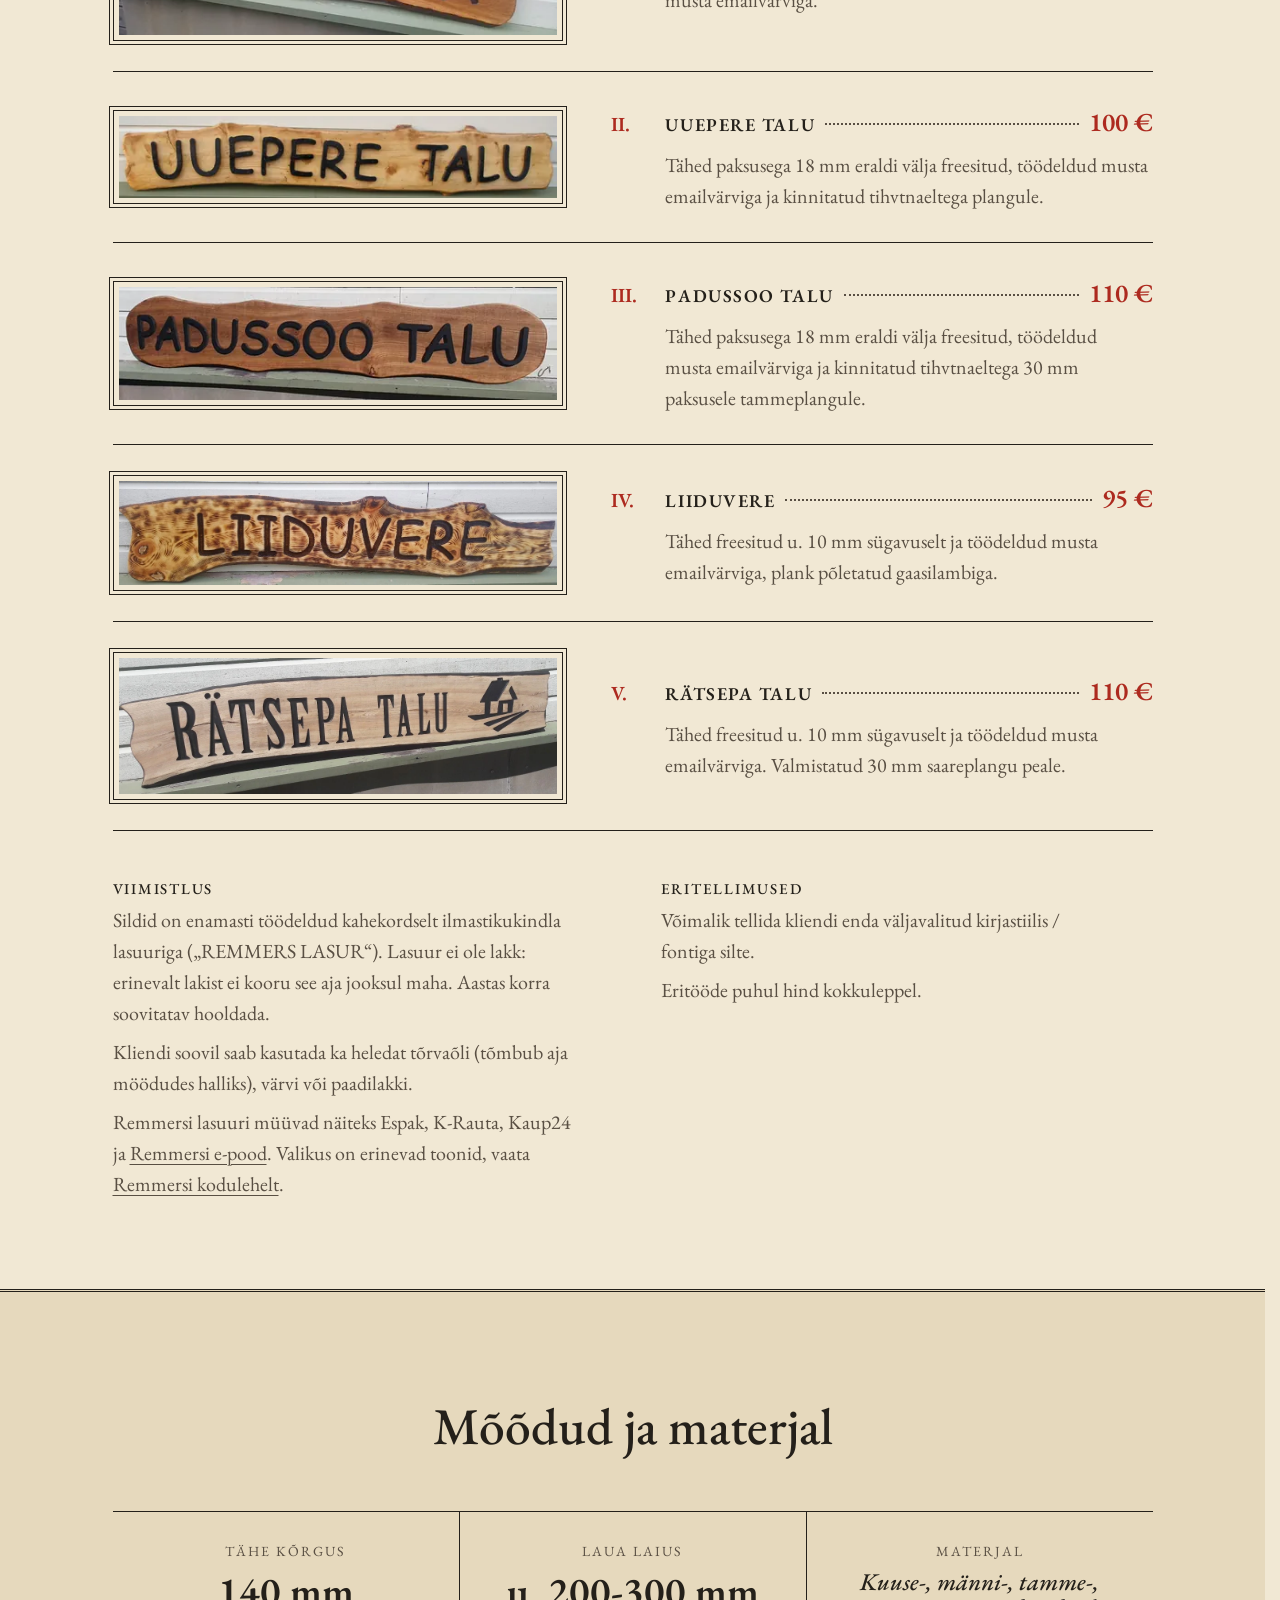
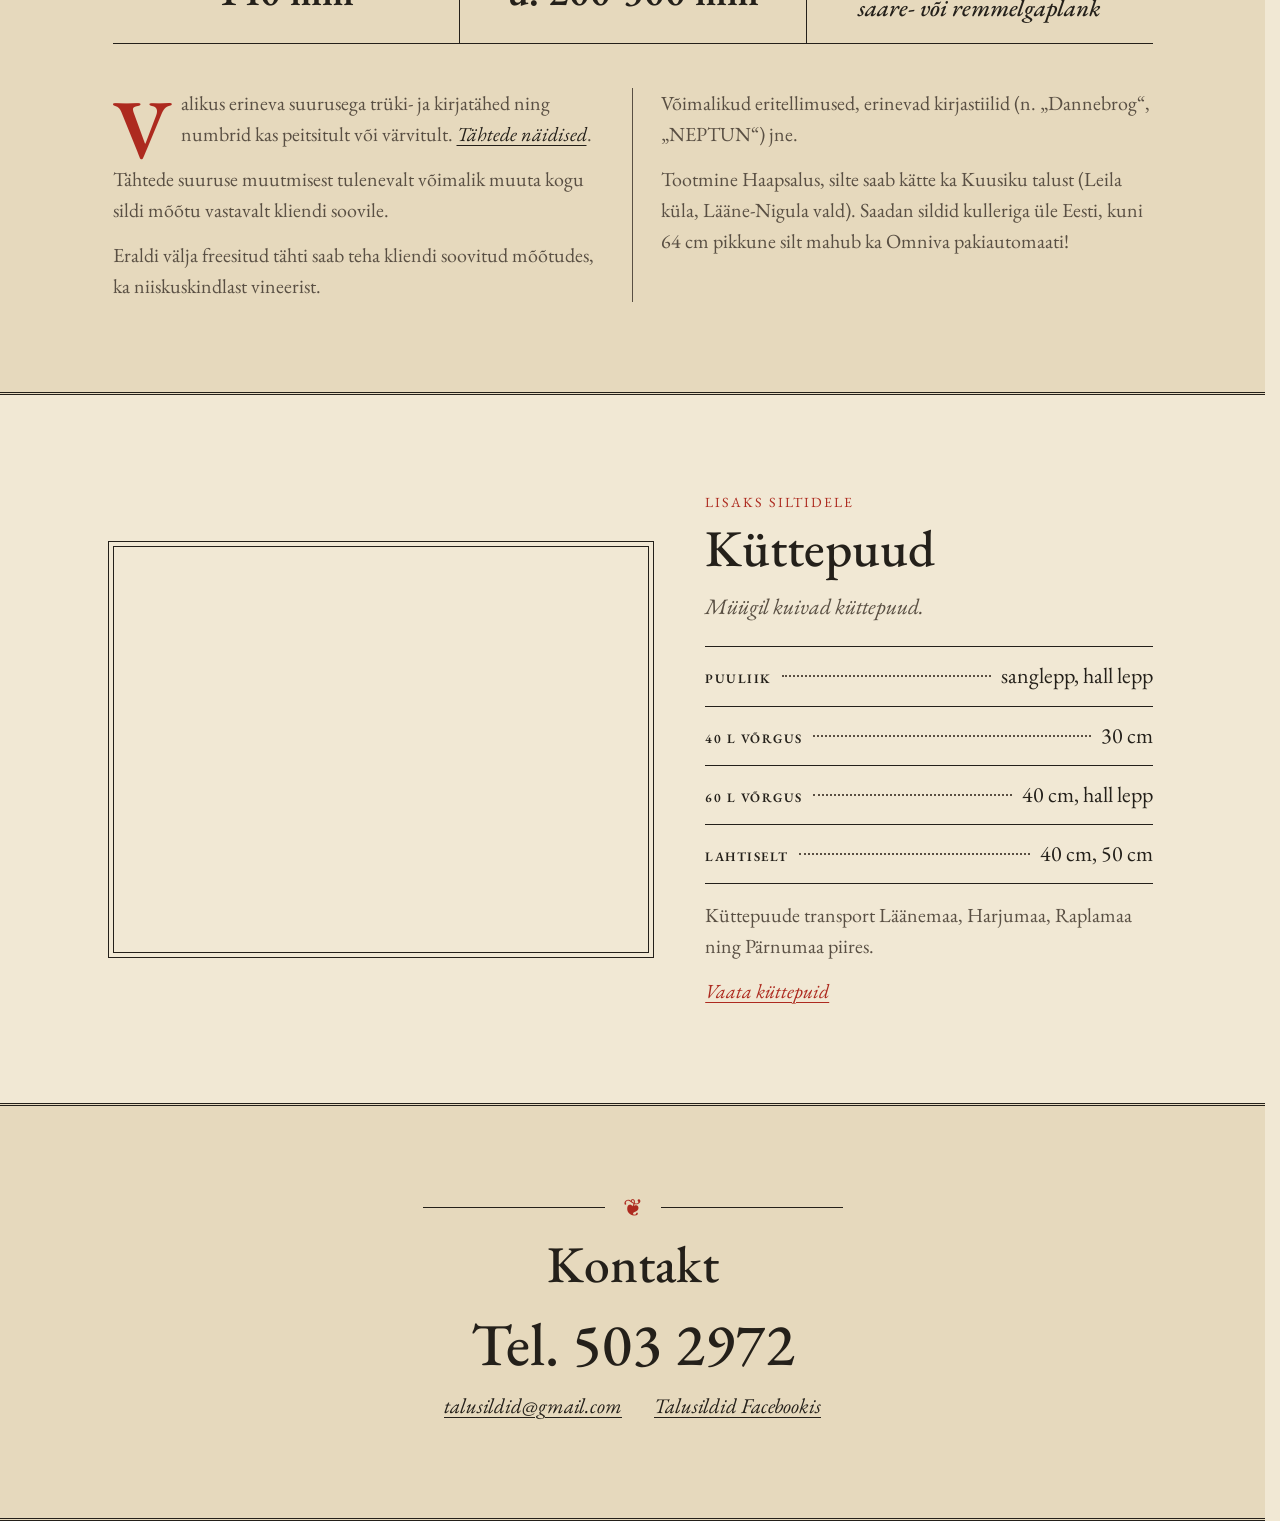
==== commit e3f4c513: "Front page: carousel above the headline, five farm-sign scenes" ====
--- a/index.html
+++ b/index.html
@@ -209,31 +209,31 @@
 
 		<main id="sisu">
 			<section class="hero wrap">
-				<div class="rise">
+				<div class="carousel rise" aria-roledescription="karussell" aria-label="Valik töid">
+					<div class="frame">
+						<div class="slides">
+							<img class="is-on" src="images/talud/kase-talu.webp" width="2000" height="944" srcset="images/talud/t/kase-talu-480.webp 480w, images/talud/t/kase-talu-960.webp 960w, images/talud/t/kase-talu-1400.webp 1400w, images/talud/kase-talu.webp 2000w" sizes="(min-width: 1120px) 1022px, calc(100vw - 50px)" fetchpriority="high" alt="Talusilt KASE TALU väravapostil, taamal palkmaja ja punane ait">
+							<img aria-hidden="true" data-src="images/talud/tamme-talu.webp" width="2000" height="944" data-srcset="images/talud/t/tamme-talu-480.webp 480w, images/talud/t/tamme-talu-960.webp 960w, images/talud/t/tamme-talu-1400.webp 1400w, images/talud/tamme-talu.webp 2000w" sizes="(min-width: 1120px) 1022px, calc(100vw - 50px)" decoding="async" alt="Talusilt TAMME TALU lumisel väravapostil, taamal valgustatud akendega palkmaja">
+							<img aria-hidden="true" data-src="images/talud/sepa-talu.webp" width="2000" height="944" data-srcset="images/talud/t/sepa-talu-480.webp 480w, images/talud/t/sepa-talu-960.webp 960w, images/talud/t/sepa-talu-1400.webp 1400w, images/talud/sepa-talu.webp 2000w" sizes="(min-width: 1120px) 1022px, calc(100vw - 50px)" decoding="async" alt="Talusilt SEPA TALU palkmaja ukse kõrval">
+							<img aria-hidden="true" data-src="images/talud/nurme.webp" width="2000" height="944" data-srcset="images/talud/t/nurme-480.webp 480w, images/talud/t/nurme-960.webp 960w, images/talud/t/nurme-1400.webp 1400w, images/talud/nurme.webp 2000w" sizes="(min-width: 1120px) 1022px, calc(100vw - 50px)" decoding="async" alt="Põletatud plangust silt NURME teeäärsetel postidel">
+							<img aria-hidden="true" data-src="images/talud/allika.webp" width="2000" height="944" data-srcset="images/talud/t/allika-480.webp 480w, images/talud/t/allika-960.webp 960w, images/talud/t/allika-1400.webp 1400w, images/talud/allika.webp 2000w" sizes="(min-width: 1120px) 1022px, calc(100vw - 50px)" decoding="async" alt="Silt ALLIKA valge suvemaja seinal">
+						</div>
+					</div>
+					<div class="dots" role="group" aria-label="Vali pilt">
+						<button type="button" aria-label="Pilt 1" aria-current="true"></button>
+						<button type="button" aria-label="Pilt 2"></button>
+						<button type="button" aria-label="Pilt 3"></button>
+						<button type="button" aria-label="Pilt 4"></button>
+						<button type="button" aria-label="Pilt 5"></button>
+					</div>
+				</div>
+				<div class="hero-text rise rise-2">
 					<div class="orn" aria-hidden="true">❦</div>
 					<h1>Käsitööna valmistatud puidust <em>talusildid</em></h1>
 					<p>Eestis on ilus traditsioon paigutada oma talu või suvekodu väravasse kohanimele vastav talusilt või viit. Valmistan CNC-pingiga erinevaid puidust silte!</p>
 					<div class="hero-actions">
 						<a class="btn btn-ink" href="naited.html">Vaata näiteid</a>
 						<a class="btn btn-line" href="kontakt.html">Võta ühendust</a>
-					</div>
-				</div>
-				<div class="carousel rise rise-2" aria-roledescription="karussell" aria-label="Valik töid">
-					<div class="frame">
-						<div class="slides">
-							<img class="is-on" src="images/talusildid_hero.webp" width="2044" height="965" srcset="images/t/talusildid_hero-480.webp 480w, images/t/talusildid_hero-960.webp 960w, images/t/talusildid_hero-1400.webp 1400w, images/talusildid_hero.webp 2044w" sizes="(min-width: 1120px) 1022px, calc(100vw - 50px)" fetchpriority="high" alt="Talusildid silt punasel laudseinal">
-							<img aria-hidden="true" data-src="images/naited/niine_3.webp" width="1500" height="766" data-srcset="images/naited/t/niine_3-480.webp 480w, images/naited/t/niine_3-960.webp 960w, images/naited/niine_3.webp 1500w" sizes="(min-width: 1120px) 1022px, calc(100vw - 50px)" decoding="async" alt="Servamata laudast talusilt Niine, gooti kirjas freesitud tähtedega">
-							<img aria-hidden="true" data-src="images/naited/rosna.webp" width="2197" height="1183" data-srcset="images/naited/t/rosna-480.webp 480w, images/naited/t/rosna-960.webp 960w, images/naited/t/rosna-1400.webp 1400w, images/naited/rosna.webp 2197w" sizes="(min-width: 1120px) 1022px, calc(100vw - 50px)" decoding="async" alt="Rõsna Puhkekeskuse tammeplangust silt logoga">
-							<img aria-hidden="true" data-src="images/naited/otsasilla.webp" width="1273" height="616" data-srcset="images/naited/t/otsasilla-480.webp 480w, images/naited/t/otsasilla-960.webp 960w, images/naited/otsasilla.webp 1273w" sizes="(min-width: 1120px) 1022px, calc(100vw - 50px)" decoding="async" alt="Otsasilla talu kahest plangust rippuv silt punasel seinal">
-							<img aria-hidden="true" data-src="images/naited/neptun.webp" width="1146" height="560" data-srcset="images/naited/t/neptun-480.webp 480w, images/naited/t/neptun-960.webp 960w, images/naited/neptun.webp 1146w" sizes="(min-width: 1120px) 1022px, calc(100vw - 50px)" decoding="async" alt="Raamitud silt Neptun">
-						</div>
-					</div>
-					<div class="dots" role="group" aria-label="Vali pilt">
-						<button type="button" aria-label="Pilt 1" aria-current="true"></button>
-						<button type="button" aria-label="Pilt 2"></button>
-						<button type="button" aria-label="Pilt 3"></button>
-						<button type="button" aria-label="Pilt 4"></button>
-						<button type="button" aria-label="Pilt 5"></button>
 					</div>
 				</div>
 			</section>
--- a/css/site.css
+++ b/css/site.css
@@ -122,15 +122,15 @@
 .btn-line:hover { background: var(--paper-2); }
 
 /* Hero */
-.hero { text-align: center; padding-block: clamp(36px, 5vw, 64px) clamp(56px, 7vw, 96px); }
+.hero { text-align: center; padding-block: clamp(24px, 3.5vw, 44px) clamp(56px, 7vw, 96px); }
 /* Like the wordmark, the vw caps only bite with a large phone text setting, where a long word would run off the screen */
 .hero h1 { font-size: min(clamp(2.5rem, 1.4rem + 4vw, 4.5rem), 13vw); max-width: 16em; margin: 22px auto 0; }
 .hero h1 em { color: var(--red); }
 .hero p { max-width: 40ch; margin: 22px auto 0; font-size: 1.375rem; color: var(--ink-soft); font-style: italic; }
 .hero-actions { display: flex; flex-wrap: wrap; justify-content: center; gap: 12px; margin-top: 30px; }
 .frame { display: block; margin: 0; padding: 8px; border: 1px solid var(--ink); outline: 1px solid var(--ink); outline-offset: 4px; background: var(--paper); }
-/* Hero carousel: stacked slides crossfade in one frame */
-.carousel { margin-top: clamp(40px, 5vw, 64px); }
+/* Hero carousel: stacked slides crossfade in one frame; it opens the page, above the headline */
+.carousel { margin-bottom: clamp(20px, 3vw, 36px); }
 .slides { display: grid; }
 .slides img { grid-area: 1 / 1; width: 100%; aspect-ratio: 900 / 425; object-fit: cover; opacity: 0; transition: opacity 900ms ease-in-out; }
 .slides img.is-on { opacity: 1; }
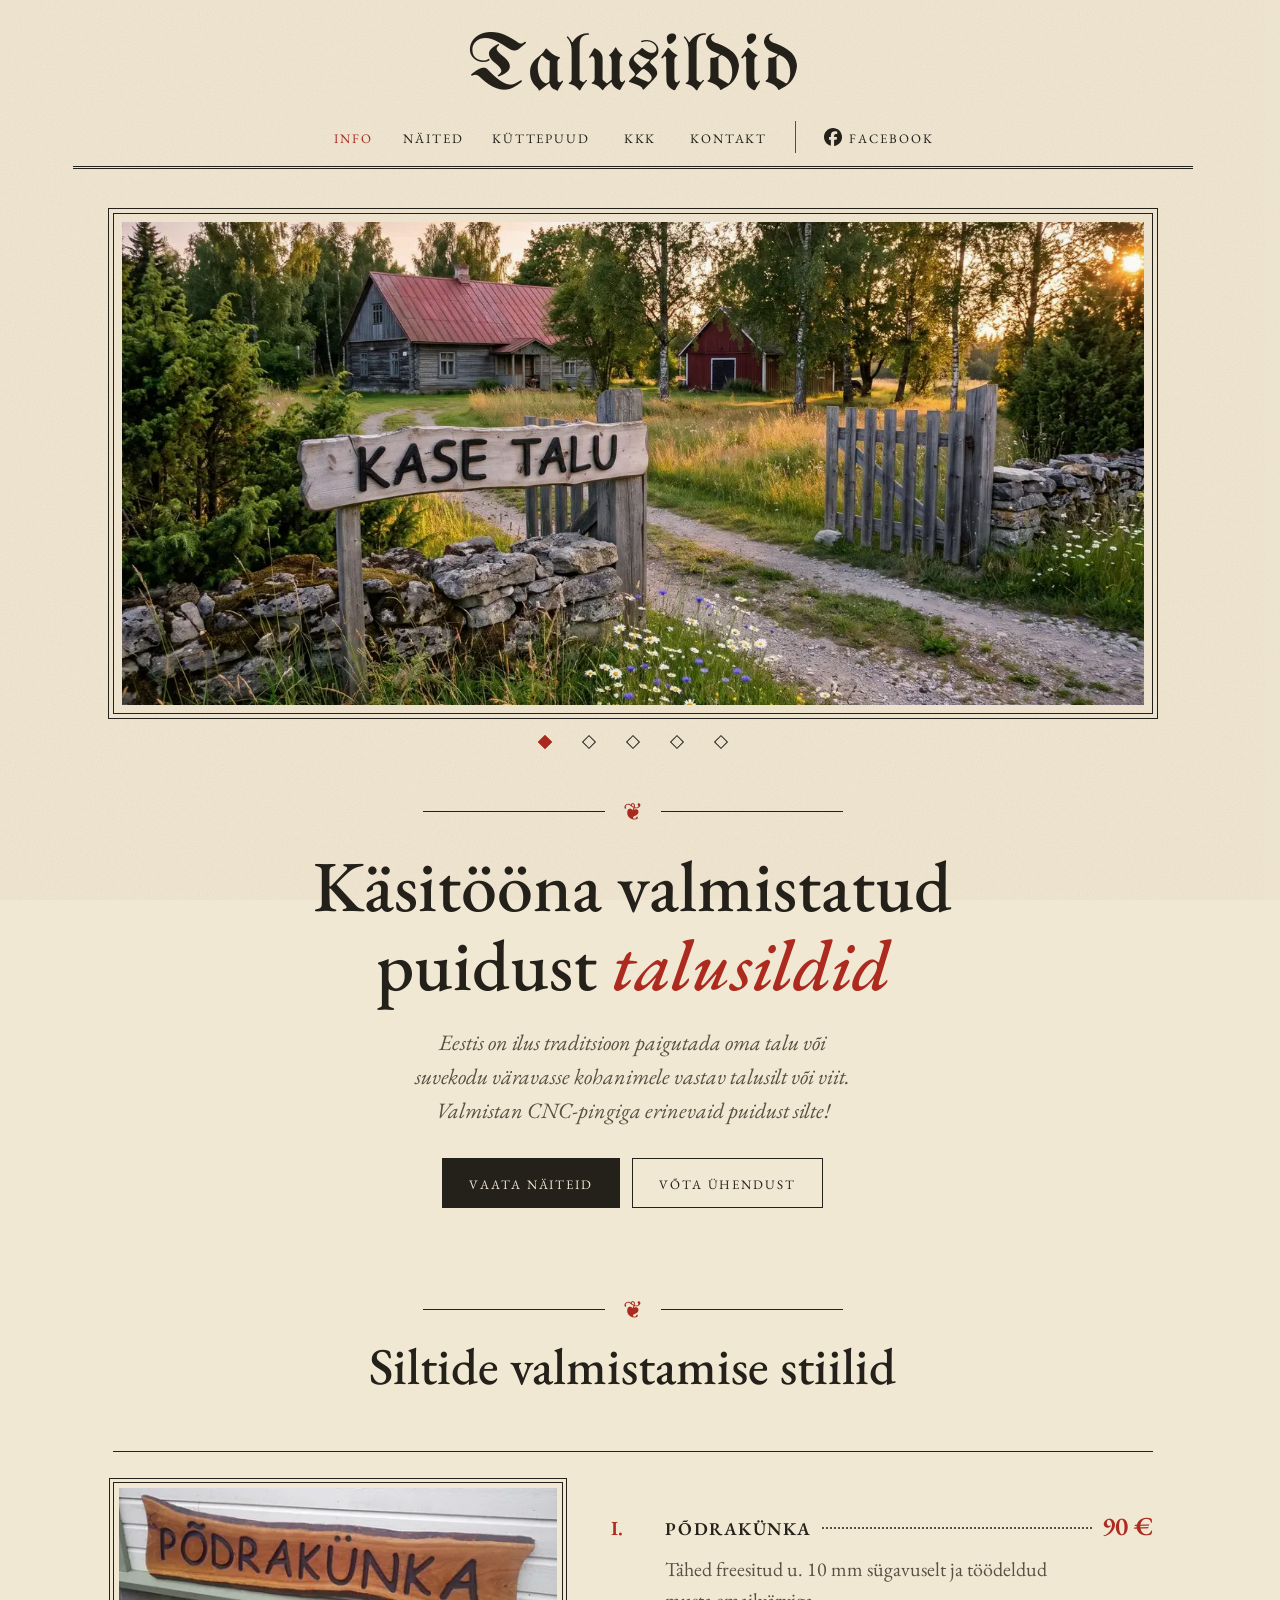
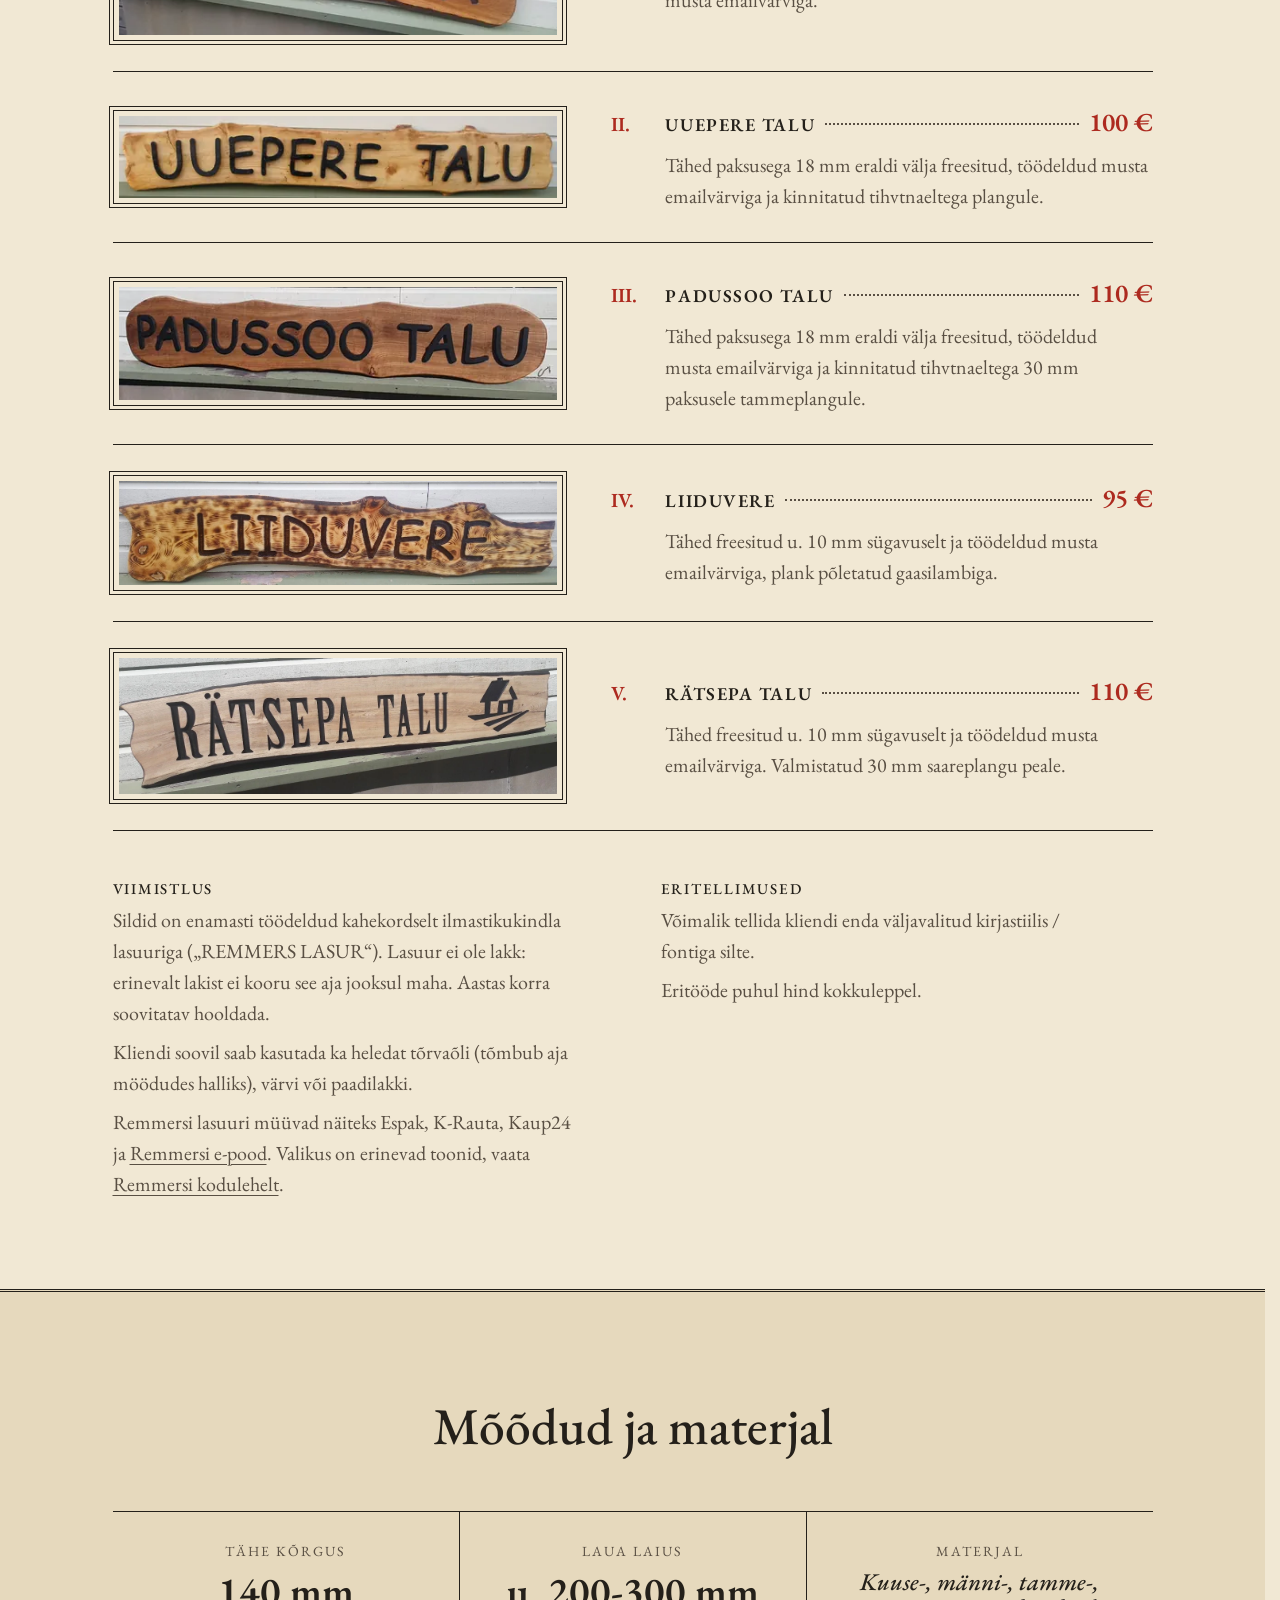
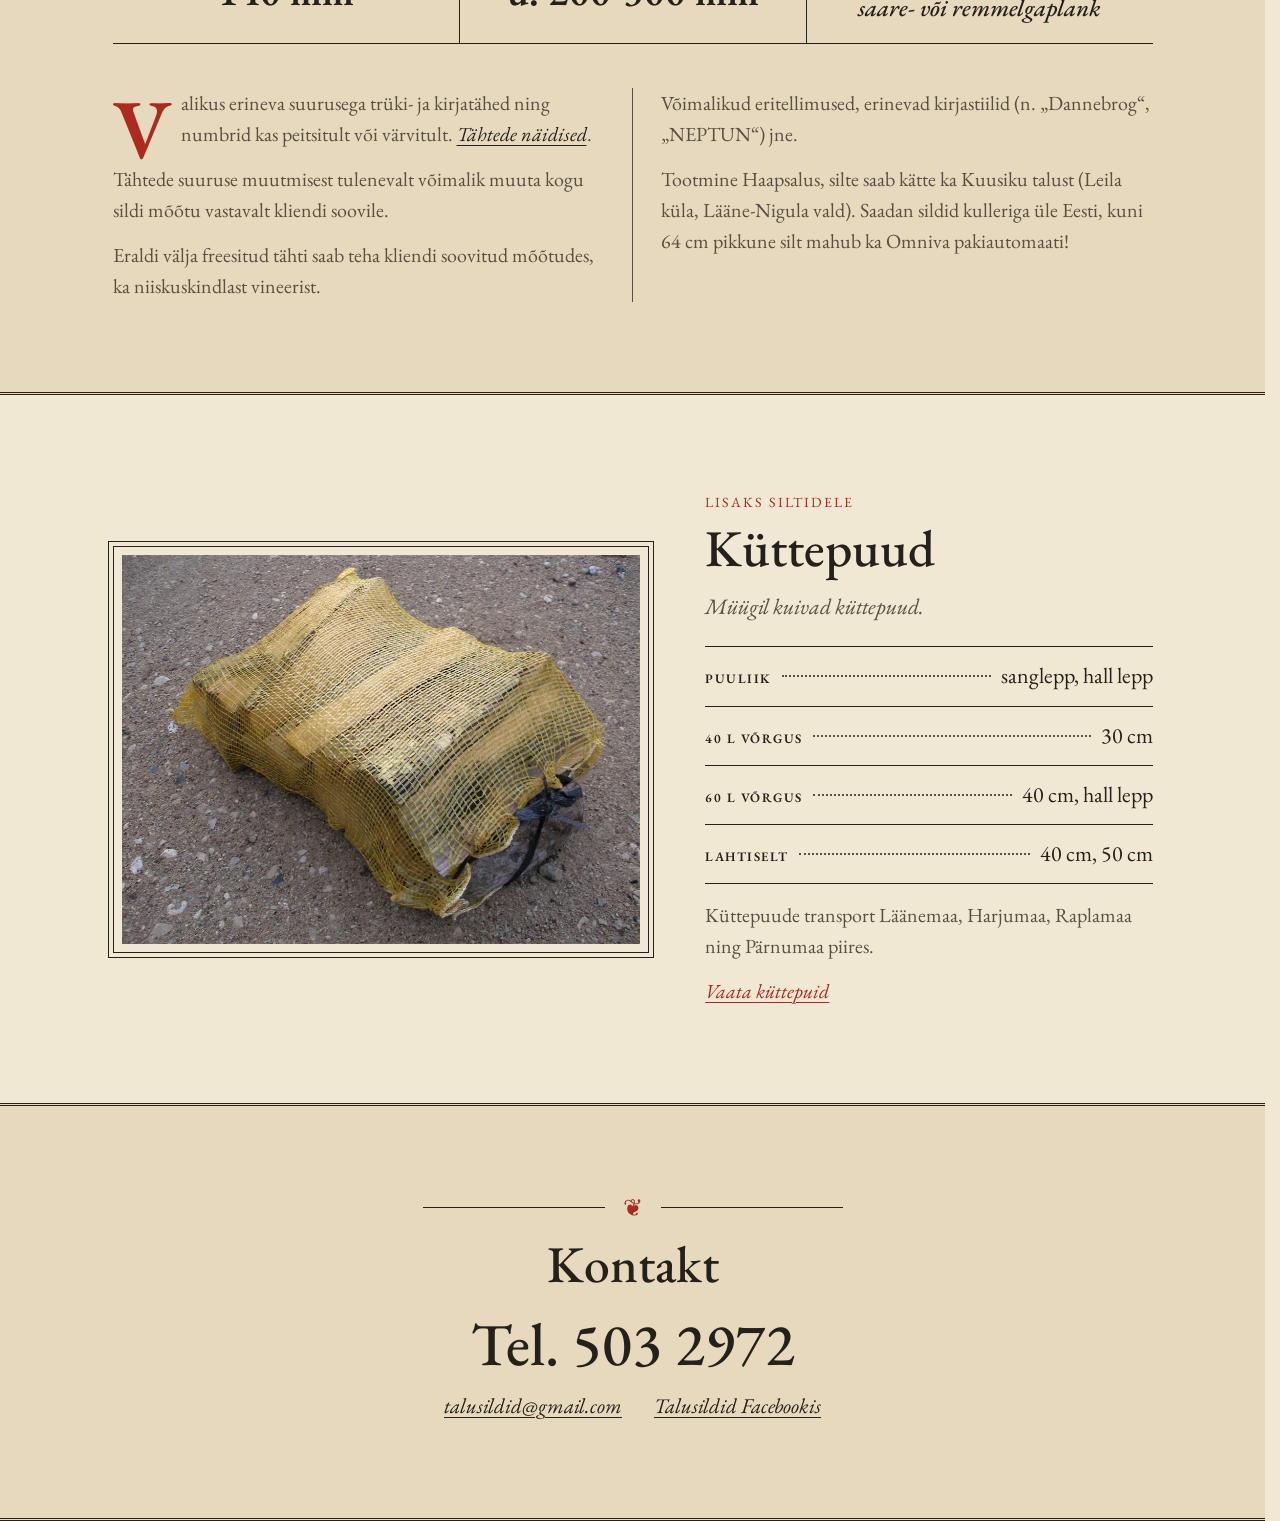
==== commit 7b2f8c99: "Examples: pairs share the row by their own shapes; version site.css past the CDN cache" ====
--- a/index.html
+++ b/index.html
@@ -25,7 +25,7 @@
 		<link rel="preload" href="fonts/unifrakturmaguntia-latin.woff2" as="font" type="font/woff2" crossorigin>
 		<link rel="preload" href="fonts/eb-garamond-latin.woff2" as="font" type="font/woff2" crossorigin>
 		<link rel="preload" href="fonts/eb-garamond-italic-latin.woff2" as="font" type="font/woff2" crossorigin>
-		<link rel="stylesheet" href="css/site.css">
+		<link rel="stylesheet" href="css/site.css?v=2026-11-12">
 
 		<!-- Business and price structured data for search engines and AI search. Prices and facts must match the page. -->
 		<script type="application/ld+json">
--- a/css/site.css
+++ b/css/site.css
@@ -292,6 +292,14 @@
 	.gallery { grid-template-columns: 1fr 1fr; gap: 48px 40px; }
 	.plate-wide { grid-column: 1 / -1; }
 	.plate:not(.plate-wide) img { aspect-ratio: 16 / 9; object-fit: contain; }
+	/* Näited, with its script running: each pair shares the row by the signs' own shapes, so both
+	   pictures stand at the same height and fill their mounts (no letterbox). The script sets --share,
+	   a plate's part of the row (its width ÷ height over the pair's sum); 12px is the mount's padding and border.
+	   A plate left without a partner sits centred at half width. */
+	.gallery.is-justified { display: flex; flex-wrap: wrap; justify-content: center; align-items: flex-start; }
+	.gallery.is-justified .plate { flex: 0 0 calc(12px + (100% - 40px - 24px) * var(--share, 0.5)); min-width: 0; }
+	.gallery.is-justified .plate-wide { flex-basis: 100%; }
+	.gallery.is-justified .is-fit img { aspect-ratio: auto; }
 }
 /* Näited: each sign links to its full picture (a bigger file can go in the href later);
    the script on that page opens it in the lightbox below instead of leaving the page. */
